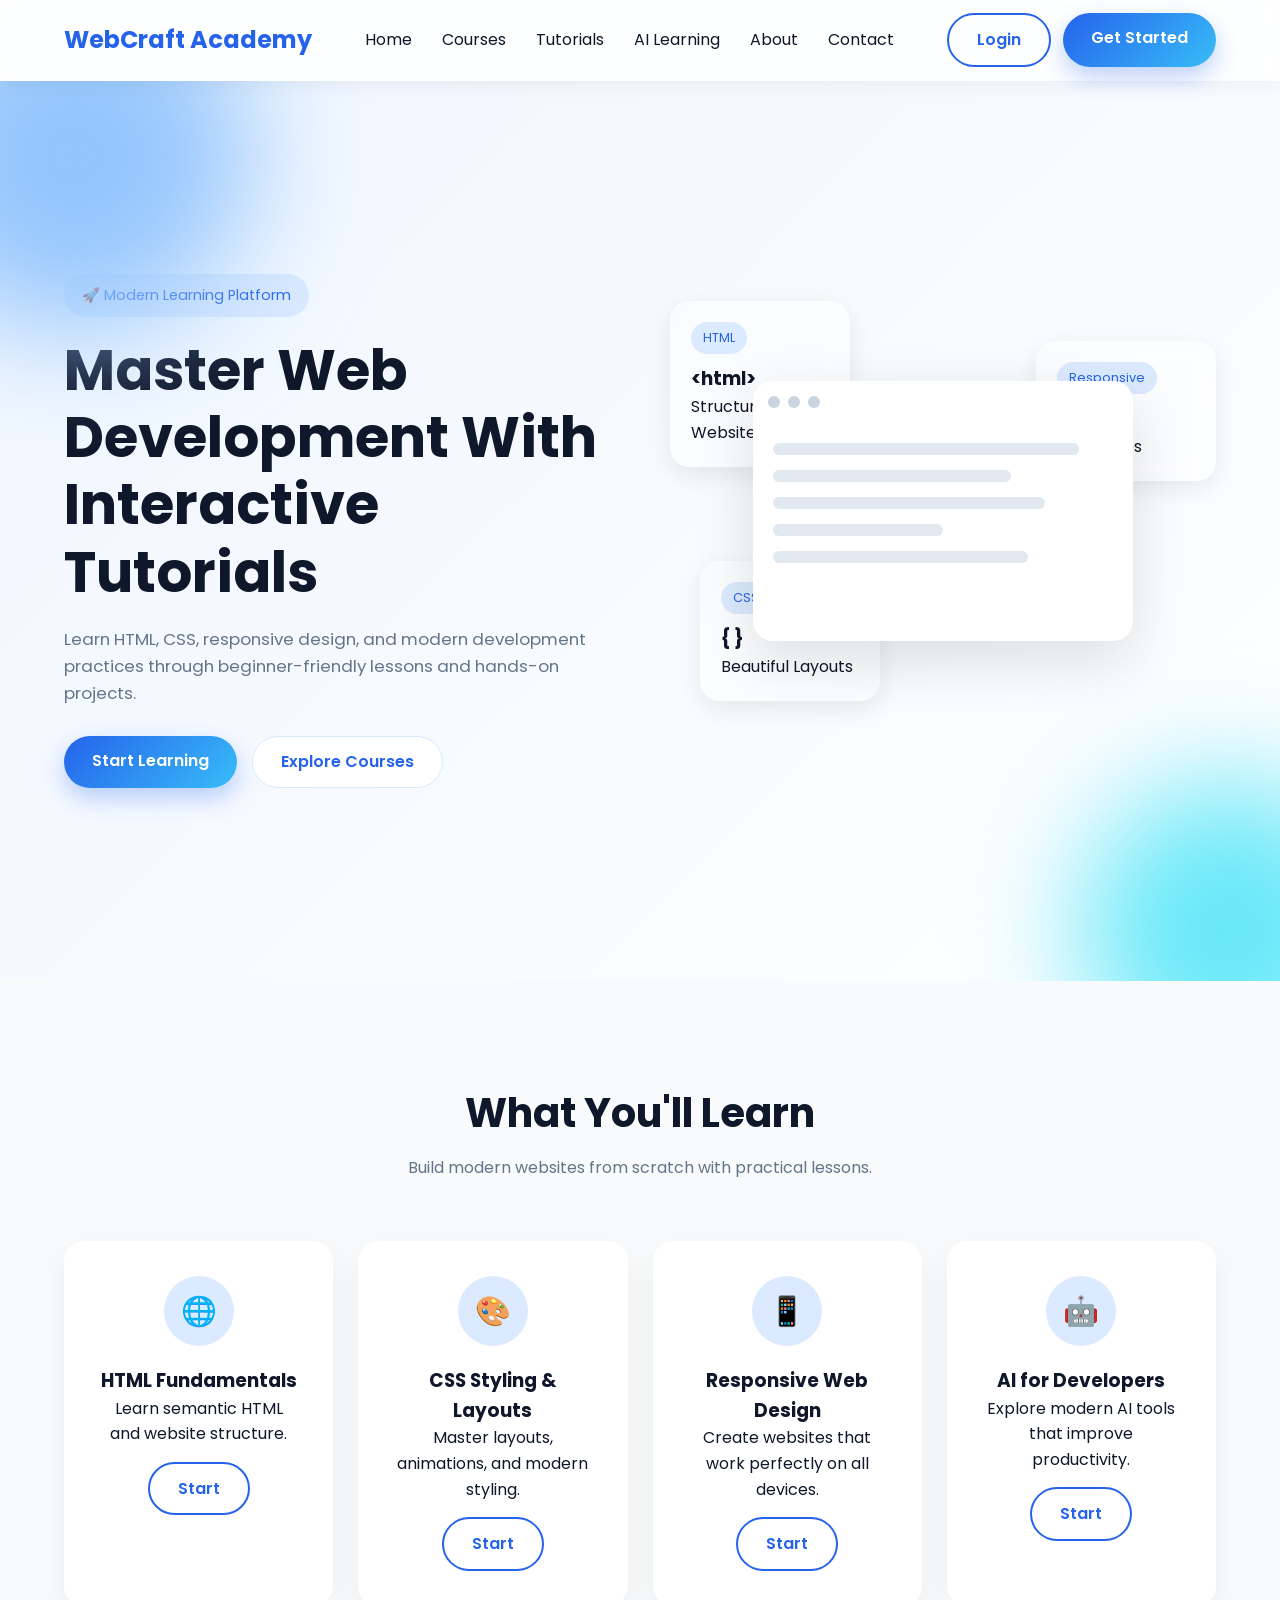
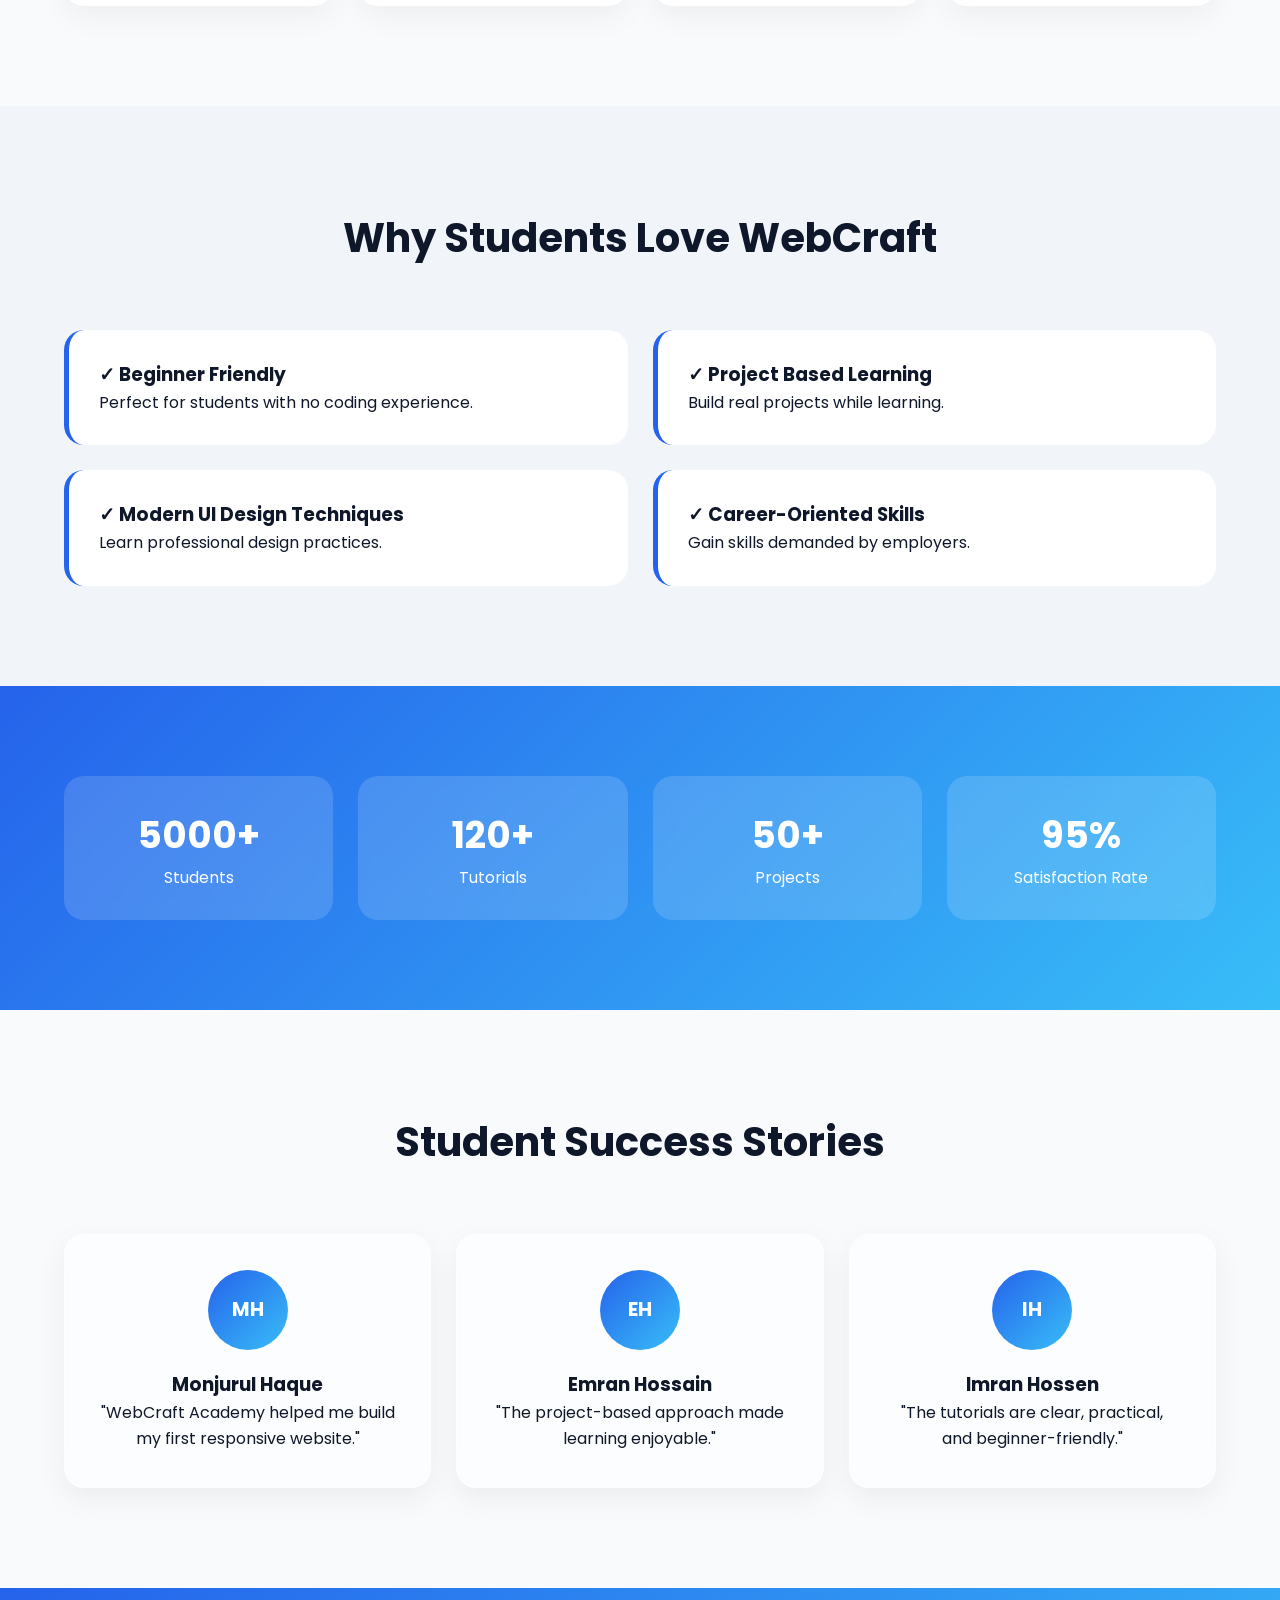
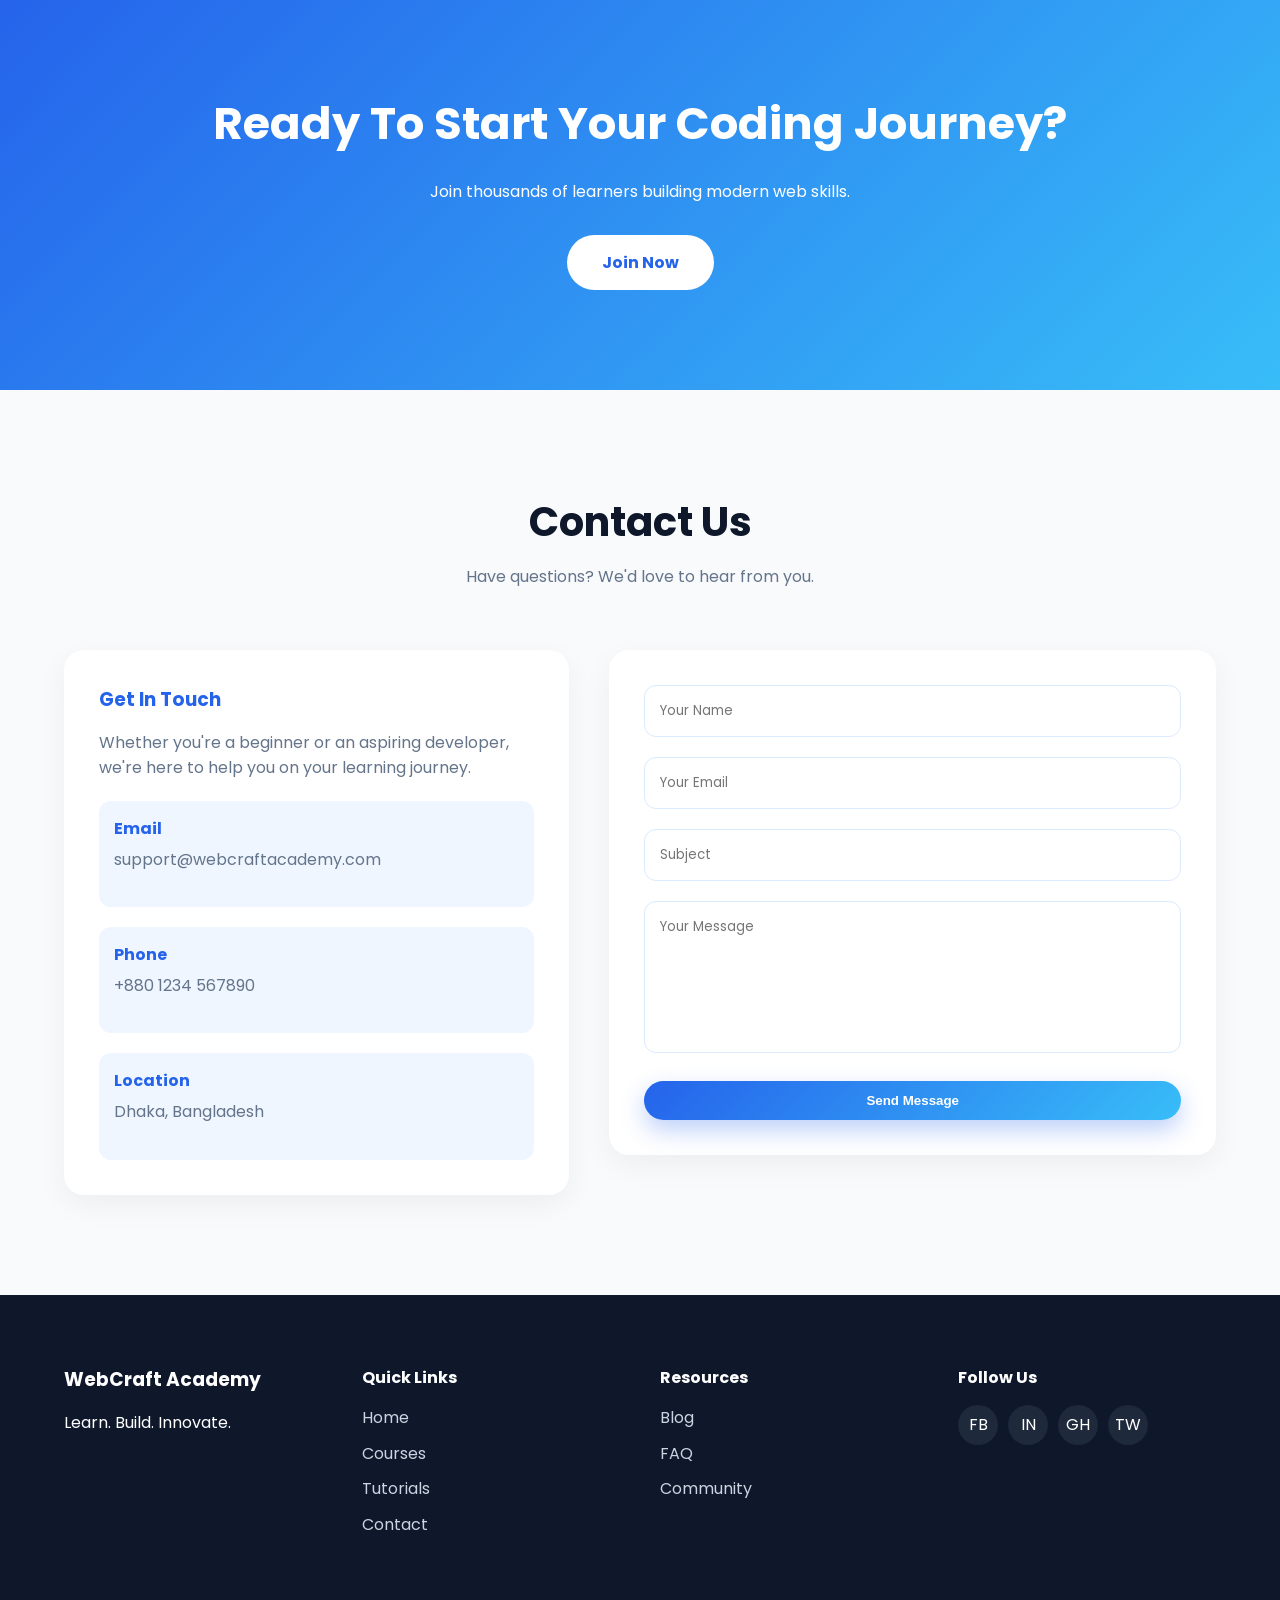
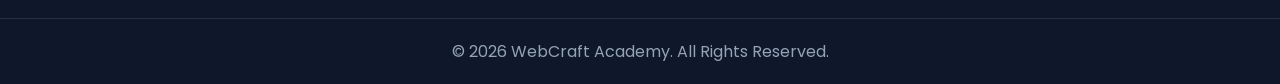
==== index.html @ 99190de8 "Merge remote-tracking branch 'origin/gh-pages'" ====
<!DOCTYPE html>
<html lang="en">

<head>
    <meta charset="UTF-8">
    <meta name="viewport" content="width=device-width, initial-scale=1.0">
    <title>WebCraft Academy | Learn. Build. Innovate.</title>

    <!-- Google Font -->
    <link href="https://fonts.googleapis.com/css2?family=Poppins:wght@300;400;500;600;700&display=swap"
        rel="stylesheet">

    <!-- CSS -->
    <link rel="stylesheet" href="style.css">
</head>

<body>

    <!-- =========================
         HEADER / NAVBAR
    ========================== -->
    <header class="navbar">
        <div class="container nav-container">

            <div class="logo">
                WebCraft Academy
            </div>

            <nav>
                <ul class="nav-links">
                    <li><a href="#home">Home</a></li>
                    <li><a href="courses.html">Courses</a></li>
                    <li><a href="#">Tutorials</a></li>
                    <li><a href="#">AI Learning</a></li>
                    <li><a href="#">About</a></li>
                    <li><a href="#contact">Contact</a></li>
                </ul>
            </nav>

            <div class="nav-buttons">
                <a href="#" class="btn btn-outline">Login</a>
                <a href="#" class="btn btn-primary">Get Started</a>
            </div>

        </div>
    </header>

    <!-- =========================
         HERO SECTION
    ========================== -->
    <section class="hero" id="home">

        <div class="blob blob1"></div>
        <div class="blob blob2"></div>

        <div class="container hero-container">

            <div class="hero-content">
                <span class="hero-badge">🚀 Modern Learning Platform</span>

                <h1>
                    Master Web Development With Interactive Tutorials
                </h1>

                <p>
                    Learn HTML, CSS, responsive design, and modern development
                    practices through beginner-friendly lessons and hands-on projects.
                </p>

                <div class="hero-buttons">
                    <a href="courses/html.html" class="btn btn-primary">Start Learning</a>
                    <a href="courses.html" class="btn btn-secondary">Explore Courses</a>
                </div>
            </div>

            <div class="hero-illustration">

                <div class="glass-card card1">
                    <span class="card-tag">HTML</span>
                    <h3>&lt;html&gt;</h3>
                    <p>Structure Your Website</p>
                </div>

                <div class="glass-card card2">
                    <span class="card-tag">CSS</span>
                    <h3>{ }</h3>
                    <p>Beautiful Layouts</p>
                </div>

                <div class="glass-card card3">
                    <span class="card-tag">Responsive</span>
                    <h3>📱 💻</h3>
                    <p>All Devices</p>
                </div>

                <div class="main-screen">
                    <div class="browser-top">
                        <span></span>
                        <span></span>
                        <span></span>
                    </div>

                    <div class="code-lines">
                        <div class="line w90"></div>
                        <div class="line w70"></div>
                        <div class="line w80"></div>
                        <div class="line w50"></div>
                        <div class="line w75"></div>
                    </div>
                </div>

            </div>

        </div>
    </section>

    <!-- =========================
         FEATURES SECTION
    ========================== -->
    <section class="section">
        <div class="container">

            <div class="section-header">
                <h2>What You'll Learn</h2>
                <p>
                    Build modern websites from scratch with practical lessons.
                </p>
            </div>

            <div class="feature-grid">

                <div class="feature-card">
                    <div class="icon">🌐</div>
                    <h3>HTML Fundamentals</h3>
                    <p>
                        Learn semantic HTML and website structure.
                    </p>
                    <a href="courses/html.html" class="btn btn-outline" style="margin-top:15px;">Start</a>
                </div>

                <div class="feature-card">
                    <div class="icon">🎨</div>
                    <h3>CSS Styling & Layouts</h3>
                    <p>
                        Master layouts, animations, and modern styling.
                    </p>
                    <a href="courses/css.html" class="btn btn-outline" style="margin-top:15px;">Start</a>
                </div>

                <div class="feature-card">
                    <div class="icon">📱</div>
                    <h3>Responsive Web Design</h3>
                    <p>
                        Create websites that work perfectly on all devices.
                    </p>
                    <a href="courses/responsive.html" class="btn btn-outline" style="margin-top:15px;">Start</a>
                </div>

                <div class="feature-card">
                    <div class="icon">🤖</div>
                    <h3>AI for Developers</h3>
                    <p>
                        Explore modern AI tools that improve productivity.
                    </p>
                    <a href="courses/ai.html" class="btn btn-outline" style="margin-top:15px;">Start</a>
                </div>

            </div>

        </div>
    </section>

    <!-- =========================
         WHY CHOOSE US
    ========================== -->
    <section class="section gray-bg">
        <div class="container">

            <div class="section-header">
                <h2>Why Students Love WebCraft</h2>
            </div>

            <div class="why-grid">

                <div class="why-card">
                    <h3>✓ Beginner Friendly</h3>
                    <p>
                        Perfect for students with no coding experience.
                    </p>
                </div>

                <div class="why-card">
                    <h3>✓ Project Based Learning</h3>
                    <p>
                        Build real projects while learning.
                    </p>
                </div>

                <div class="why-card">
                    <h3>✓ Modern UI Design Techniques</h3>
                    <p>
                        Learn professional design practices.
                    </p>
                </div>

                <div class="why-card">
                    <h3>✓ Career-Oriented Skills</h3>
                    <p>
                        Gain skills demanded by employers.
                    </p>
                </div>

            </div>

        </div>
    </section>

    <!-- =========================
         STATS
    ========================== -->
    <section class="stats">

        <div class="container stats-grid">

            <div class="stat-card">
                <h2>5000+</h2>
                <p>Students</p>
            </div>

            <div class="stat-card">
                <h2>120+</h2>
                <p>Tutorials</p>
            </div>

            <div class="stat-card">
                <h2>50+</h2>
                <p>Projects</p>
            </div>

            <div class="stat-card">
                <h2>95%</h2>
                <p>Satisfaction Rate</p>
            </div>

        </div>

    </section>

    <!-- =========================
         TESTIMONIALS
    ========================== -->
    <section class="section">

        <div class="container">

            <div class="section-header">
                <h2>Student Success Stories</h2>
            </div>

            <div class="testimonial-grid">

                <div class="testimonial-card">
                    <div class="avatar">MH</div>
                    <h3>Monjurul Haque</h3>
                    <p>
                        "WebCraft Academy helped me build my first responsive website."
                    </p>
                </div>

                <div class="testimonial-card">
                    <div class="avatar">EH</div>
                    <h3>Emran Hossain</h3>
                    <p>
                        "The project-based approach made learning enjoyable."
                    </p>
                </div>

                <div class="testimonial-card">
                    <div class="avatar">IH</div>
                    <h3>Imran Hossen</h3>
                    <p>
                        "The tutorials are clear, practical, and beginner-friendly."
                    </p>
                </div>

            </div>

        </div>

    </section>

    <!-- =========================
         CTA
    ========================== -->
    <section class="cta">

        <div class="container cta-content">

            <h2>Ready To Start Your Coding Journey?</h2>

            <p>
                Join thousands of learners building modern web skills.
            </p>

            <a href="courses.html" class="btn cta-btn">
                Join Now
            </a>

        </div>

    </section>

    <!-- =========================
     CONTACT SECTION
========================= -->

    <section id="contact" class="section contact-section">

        <div class="container">

            <div class="section-header">
                <h2>Contact Us</h2>
                <p>
                    Have questions? We'd love to hear from you.
                </p>
            </div>

            <div class="contact-container">

                <div class="contact-info">

                    <h3>Get In Touch</h3>

                    <p>
                        Whether you're a beginner or an aspiring developer,
                        we're here to help you on your learning journey.
                    </p>

                    <div class="info-box">
                        <h4>Email</h4>
                        <p>support@webcraftacademy.com</p>
                    </div>

                    <div class="info-box">
                        <h4>Phone</h4>
                        <p>+880 1234 567890</p>
                    </div>

                    <div class="info-box">
                        <h4>Location</h4>
                        <p>Dhaka, Bangladesh</p>
                    </div>

                </div>

                <form class="contact-form">

                    <div class="form-group">
                        <input type="text" placeholder="Your Name" required>
                    </div>

                    <div class="form-group">
                        <input type="email" placeholder="Your Email" required>
                    </div>

                    <div class="form-group">
                        <input type="text" placeholder="Subject">
                    </div>

                    <div class="form-group">
                        <textarea rows="6" placeholder="Your Message" required></textarea>
                    </div>

                    <button type="submit" class="btn btn-primary">
                        Send Message
                    </button>

                </form>

            </div>

        </div>

    </section>

    <!-- =========================
         FOOTER
    ========================== -->
    <footer class="footer">

        <div class="container footer-grid">

            <div>
                <h3>WebCraft Academy</h3>
                <p>Learn. Build. Innovate.</p>
            </div>

            <div>
                <h4>Quick Links</h4>
                <ul>
                    <li><a href="#home" style="color:#cbd5e1;">Home</a></li>
                    <li><a href="courses.html" style="color:#cbd5e1;">Courses</a></li>
                    <li><a href="courses.html" style="color:#cbd5e1;">Tutorials</a></li>
                    <li>Contact</li>
                </ul>
            </div>

            <div>
                <h4>Resources</h4>
                <ul>
                    <li>Blog</li>
                    <li>FAQ</li>
                    <li>Community</li>
                </ul>
            </div>

            <div>
                <h4>Follow Us</h4>
                <div class="socials">
                    <span>FB</span>
                    <span>IN</span>
                    <span>GH</span>
                    <span>TW</span>
                </div>
            </div>

        </div>

        <div class="footer-bottom">
            © 2026 WebCraft Academy. All Rights Reserved.
        </div>

    </footer>

</body>

</html>
---- style.css ----
/* =========================
   GLOBAL STYLES
========================= */

* {
    margin: 0;
    padding: 0;
    box-sizing: border-box;
}

html {
    scroll-behavior: smooth;
}

body {
    font-family: 'Poppins', sans-serif;
    background: #F8FAFC;
    color: #0F172A;
    overflow-x: hidden;
    line-height: 1.6;
}

a {
    text-decoration: none;
}

ul {
    list-style: none;
}

img {
    max-width: 100%;
}

.container {
    width: 90%;
    max-width: 1200px;
    margin: auto;
}

.section {
    padding: 100px 0;
}

.gray-bg {
    background: #f1f5f9;
}

/* =========================
   BUTTONS
========================= */

.btn {
    display: inline-block;
    padding: 12px 28px;
    border-radius: 50px;
    transition: .4s ease;
    font-weight: 600;
}

.btn-primary {
    background: linear-gradient(135deg,
            #2563EB,
            #38BDF8);
    color: white;
    box-shadow: 0 10px 25px rgba(37, 99, 235, .3);
}

.btn-primary:hover {
    transform: translateY(-4px);
}

.btn-outline {
    border: 2px solid #2563EB;
    color: #2563EB;
}

.btn-outline:hover {
    background: #2563EB;
    color: white;
}

.btn-secondary {
    background: white;
    color: #2563EB;
    border: 1px solid #dbeafe;
}

.btn-secondary:hover {
    transform: translateY(-4px);
}

/* =========================
   NAVBAR
========================= */

.navbar {
    position: sticky;
    top: 0;
    z-index: 1000;

    backdrop-filter: blur(15px);
    background: rgba(255, 255, 255, .85);

    border-bottom: 1px solid rgba(255, 255, 255, .3);

    box-shadow:
        0 4px 20px rgba(0, 0, 0, .05);
}

.nav-container {
    display: flex;
    justify-content: space-between;
    align-items: center;
    height: 80px;
}

.logo {
    font-size: 1.5rem;
    font-weight: 700;
    color: #2563EB;
}

.nav-links {
    display: flex;
    gap: 30px;
}

.nav-links a {
    color: #0F172A;
    position: relative;
    transition: .3s;
}

.nav-links a::after {
    content: "";
    position: absolute;
    left: 0;
    bottom: -6px;
    width: 0%;
    height: 2px;
    background: #2563EB;
    transition: .3s;
}

.nav-links a:hover::after {
    width: 100%;
}

.nav-links a:hover {
    color: #2563EB;
}

.nav-buttons {
    display: flex;
    gap: 12px;
}

/* =========================
   HERO SECTION
========================= */

.hero {
    min-height: 100vh;
    position: relative;
    display: flex;
    align-items: center;
    overflow: hidden;
    background:
        linear-gradient(135deg,
            #eff6ff,
            #ffffff);
}

.hero-container {
    display: grid;
    grid-template-columns: 1fr 1fr;
    gap: 60px;
    align-items: center;
}

.hero-content h1 {
    font-size: 3.5rem;
    line-height: 1.2;
    margin-bottom: 20px;
}

.hero-content p {
    color: #64748B;
    margin-bottom: 30px;
    font-size: 1.05rem;
}

.hero-badge {
    display: inline-block;
    padding: 10px 18px;
    border-radius: 50px;
    background: #DBEAFE;
    color: #2563EB;
    margin-bottom: 20px;
    font-size: .9rem;
}

.hero-buttons {
    display: flex;
    gap: 15px;
    flex-wrap: wrap;
}

/* =========================
   BLOBS
========================= */

.blob {
    position: absolute;
    border-radius: 50%;
    filter: blur(60px);
}

.blob1 {
    width: 350px;
    height: 350px;
    background: #93c5fd;
    top: -100px;
    left: -100px;
}

.blob2 {
    width: 300px;
    height: 300px;
    background: #67e8f9;
    bottom: -100px;
    right: -100px;
}

/* =========================
   HERO ILLUSTRATION
========================= */

.hero-illustration {
    position: relative;
    height: 500px;
}

.main-screen {
    width: 380px;
    height: 260px;

    background: white;
    border-radius: 20px;

    position: absolute;
    top: 100px;
    left: 50%;
    transform: translateX(-50%);

    box-shadow:
        0 20px 60px rgba(0, 0, 0, .12);
}

.browser-top {
    display: flex;
    gap: 8px;
    padding: 15px;
}

.browser-top span {
    width: 12px;
    height: 12px;
    border-radius: 50%;
    background: #cbd5e1;
}

.code-lines {
    padding: 20px;
}

.line {
    height: 12px;
    background: #e2e8f0;
    border-radius: 20px;
    margin-bottom: 15px;
}

.w90 {
    width: 90%;
}

.w80 {
    width: 80%;
}

.w75 {
    width: 75%;
}

.w70 {
    width: 70%;
}

.w50 {
    width: 50%;
}

/* =========================
   GLASS CARDS
========================= */

.glass-card {
    position: absolute;
    width: 180px;

    padding: 20px;

    background: rgba(255, 255, 255, .45);
    backdrop-filter: blur(15px);

    border: 1px solid rgba(255, 255, 255, .4);

    border-radius: 20px;

    box-shadow:
        0 8px 25px rgba(0, 0, 0, .08);

    animation: float 4s ease-in-out infinite;
}

.card1 {
    top: 20px;
    left: 0;
}

.card2 {
    top: 280px;
    left: 30px;
}

.card3 {
    right: 0;
    top: 60px;
}

.card-tag {
    display: inline-block;
    padding: 6px 12px;
    background: #dbeafe;
    color: #2563EB;
    border-radius: 20px;
    font-size: .8rem;
    margin-bottom: 10px;
}

@keyframes float {
    0% {
        transform: translateY(0px);
    }

    50% {
        transform: translateY(-15px);
    }

    100% {
        transform: translateY(0px);
    }
}

/* =========================
   SECTION HEADER
========================= */

.section-header {
    text-align: center;
    margin-bottom: 60px;
}

.section-header h2 {
    font-size: 2.5rem;
    margin-bottom: 10px;
}

.section-header p {
    color: #64748B;
}

/* =========================
   FEATURES
========================= */

.feature-grid {
    display: grid;
    grid-template-columns: repeat(4, 1fr);
    gap: 25px;
}

.feature-card {
    background: white;
    padding: 35px;
    border-radius: 20px;
    text-align: center;

    box-shadow:
        0 10px 30px rgba(0, 0, 0, .05);

    transition: .4s;
}

.feature-card:hover {
    transform: translateY(-10px);
}

.icon {
    width: 70px;
    height: 70px;

    margin: auto auto 20px;

    border-radius: 50%;

    background: #dbeafe;

    display: flex;
    justify-content: center;
    align-items: center;

    font-size: 1.8rem;
}

/* =========================
   WHY SECTION
========================= */

.why-grid {
    display: grid;
    grid-template-columns: repeat(2, 1fr);
    gap: 25px;
}

.why-card {
    background: white;
    padding: 30px;
    border-radius: 20px;
    border-left: 5px solid #2563EB;

    transition: .4s;
}

.why-card:hover {
    transform: translateY(-6px);
}

/* =========================
   STATS
========================= */

.stats {
    padding: 90px 0;

    background:
        linear-gradient(135deg,
            #2563EB,
            #38BDF8);
}

.stats-grid {
    display: grid;
    grid-template-columns: repeat(4, 1fr);
    gap: 25px;
}

.stat-card {
    text-align: center;

    padding: 30px;

    color: white;

    border-radius: 20px;

    background:
        rgba(255, 255, 255, .15);

    backdrop-filter: blur(10px);

    transition: .4s;
}

.stat-card:hover {
    transform: scale(1.05);
}

.stat-card h2 {
    font-size: 2.3rem;
}

/* =========================
   TESTIMONIALS
========================= */

.testimonial-grid {
    display: grid;
    grid-template-columns: repeat(3, 1fr);
    gap: 25px;
}

.testimonial-card {
    background:
        rgba(255, 255, 255, .55);

    backdrop-filter: blur(15px);

    border: 1px solid rgba(255, 255, 255, .4);

    border-radius: 20px;

    padding: 35px;

    text-align: center;

    box-shadow:
        0 10px 30px rgba(0, 0, 0, .06);

    transition: .4s;
}

.testimonial-card:hover {
    transform: translateY(-8px);
}

.avatar {
    width: 80px;
    height: 80px;

    border-radius: 50%;

    margin: auto auto 20px;

    background:
        linear-gradient(135deg,
            #2563EB,
            #38BDF8);

    color: white;

    display: flex;
    align-items: center;
    justify-content: center;

    font-weight: 700;
    font-size: 1.2rem;
}

/* =========================
   CTA
========================= */

.cta {
    padding: 100px 0;

    background:
        linear-gradient(135deg,
            #2563EB,
            #38BDF8);

    text-align: center;
}

.cta-content {
    color: white;
}

.cta-content h2 {
    font-size: 2.8rem;
    margin-bottom: 20px;
}

.cta-content p {
    margin-bottom: 30px;
}

.cta-btn {
    background: white;
    color: #2563EB;
    padding: 15px 35px;
    border-radius: 50px;
    font-weight: 700;
}

.cta-btn:hover {
    transform: translateY(-5px);
}

/* =========================
   FOOTER
========================= */

.footer {
    background: #0F172A;
    color: white;
}

.footer-grid {
    display: grid;
    grid-template-columns: repeat(4, 1fr);
    gap: 40px;

    padding: 70px 0;
}

.footer h3,
.footer h4 {
    margin-bottom: 15px;
}

.footer ul li {
    margin-bottom: 10px;
    color: #cbd5e1;
}

.socials {
    display: flex;
    gap: 10px;
}

.socials span {
    width: 40px;
    height: 40px;

    border-radius: 50%;

    background: #1e293b;

    display: flex;
    align-items: center;
    justify-content: center;
}

.footer-bottom {
    text-align: center;
    padding: 20px;
    border-top: 1px solid rgba(255, 255, 255, .1);
    color: #94a3b8;
}

/* =========================
   CONTACT SECTION
========================= */

.contact-section {
    background: #f8fafc;
}

.contact-container {
    display: grid;
    grid-template-columns: 1fr 1.2fr;
    gap: 40px;
    align-items: start;
}

.contact-info {
    background: white;
    padding: 35px;
    border-radius: 20px;
    box-shadow: 0 10px 30px rgba(0, 0, 0, .05);
}

.contact-info h3 {
    margin-bottom: 15px;
    color: #2563EB;
}

.contact-info p {
    color: #64748B;
    margin-bottom: 20px;
}

.info-box {
    margin-top: 20px;
    padding: 15px;
    background: #eff6ff;
    border-radius: 12px;
}

.info-box h4 {
    color: #2563EB;
    margin-bottom: 5px;
}

.contact-form {
    background: white;
    padding: 35px;
    border-radius: 20px;
    box-shadow: 0 10px 30px rgba(0, 0, 0, .05);
}

.form-group {
    margin-bottom: 20px;
}

.contact-form input,
.contact-form textarea {
    width: 100%;
    padding: 15px;
    border: 1px solid #dbeafe;
    border-radius: 12px;
    outline: none;
    font-family: 'Poppins', sans-serif;
    transition: .3s;
}

.contact-form input:focus,
.contact-form textarea:focus {
    border-color: #2563EB;
    box-shadow: 0 0 0 4px rgba(37, 99, 235, .1);
}

.contact-form textarea {
    resize: none;
}

.contact-form button {
    border: none;
    cursor: pointer;
    width: 100%;
}


/* =========================
   RESPONSIVE
========================= */

@media(max-width:992px) {

    .hero-container {
        grid-template-columns: 1fr;
        text-align: center;
    }

    .hero-content h1 {
        font-size: 2.8rem;
    }

    .hero-buttons {
        justify-content: center;
    }

    .feature-grid {
        grid-template-columns: repeat(2, 1fr);
    }

    .stats-grid {
        grid-template-columns: repeat(2, 1fr);
    }

    .testimonial-grid {
        grid-template-columns: 1fr;
    }

    .footer-grid {
        grid-template-columns: repeat(2, 1fr);
    }

    .nav-links {
        display: none;
    }
}

@media(max-width:768px) {

    .feature-grid {
        grid-template-columns: 1fr;
    }

    .why-grid {
        grid-template-columns: 1fr;
    }

    .stats-grid {
        grid-template-columns: 1fr;
    }

    .footer-grid {
        grid-template-columns: 1fr;
        text-align: center;
    }

    .socials {
        justify-content: center;
    }

    .hero-content h1 {
        font-size: 2.2rem;
    }

    .main-screen {
        width: 100%;
        max-width: 340px;
    }

    .glass-card {
        width: 150px;
    }

    .nav-container {
        flex-direction: column;
        gap: 15px;
        padding: 15px 0;
        height: auto;
    }
}

@media(max-width:480px) {

    .section {
        padding: 70px 0;
    }

    .hero-content h1 {
        font-size: 1.9rem;
    }

    .section-header h2 {
        font-size: 2rem;
    }

    .cta-content h2 {
        font-size: 2rem;
    }

    .btn {
        width: 100%;
        text-align: center;
    }

    .hero-buttons {
        flex-direction: column;
    }
}

@media(max-width:768px) {

    .contact-container {
        grid-template-columns: 1fr;
    }

}
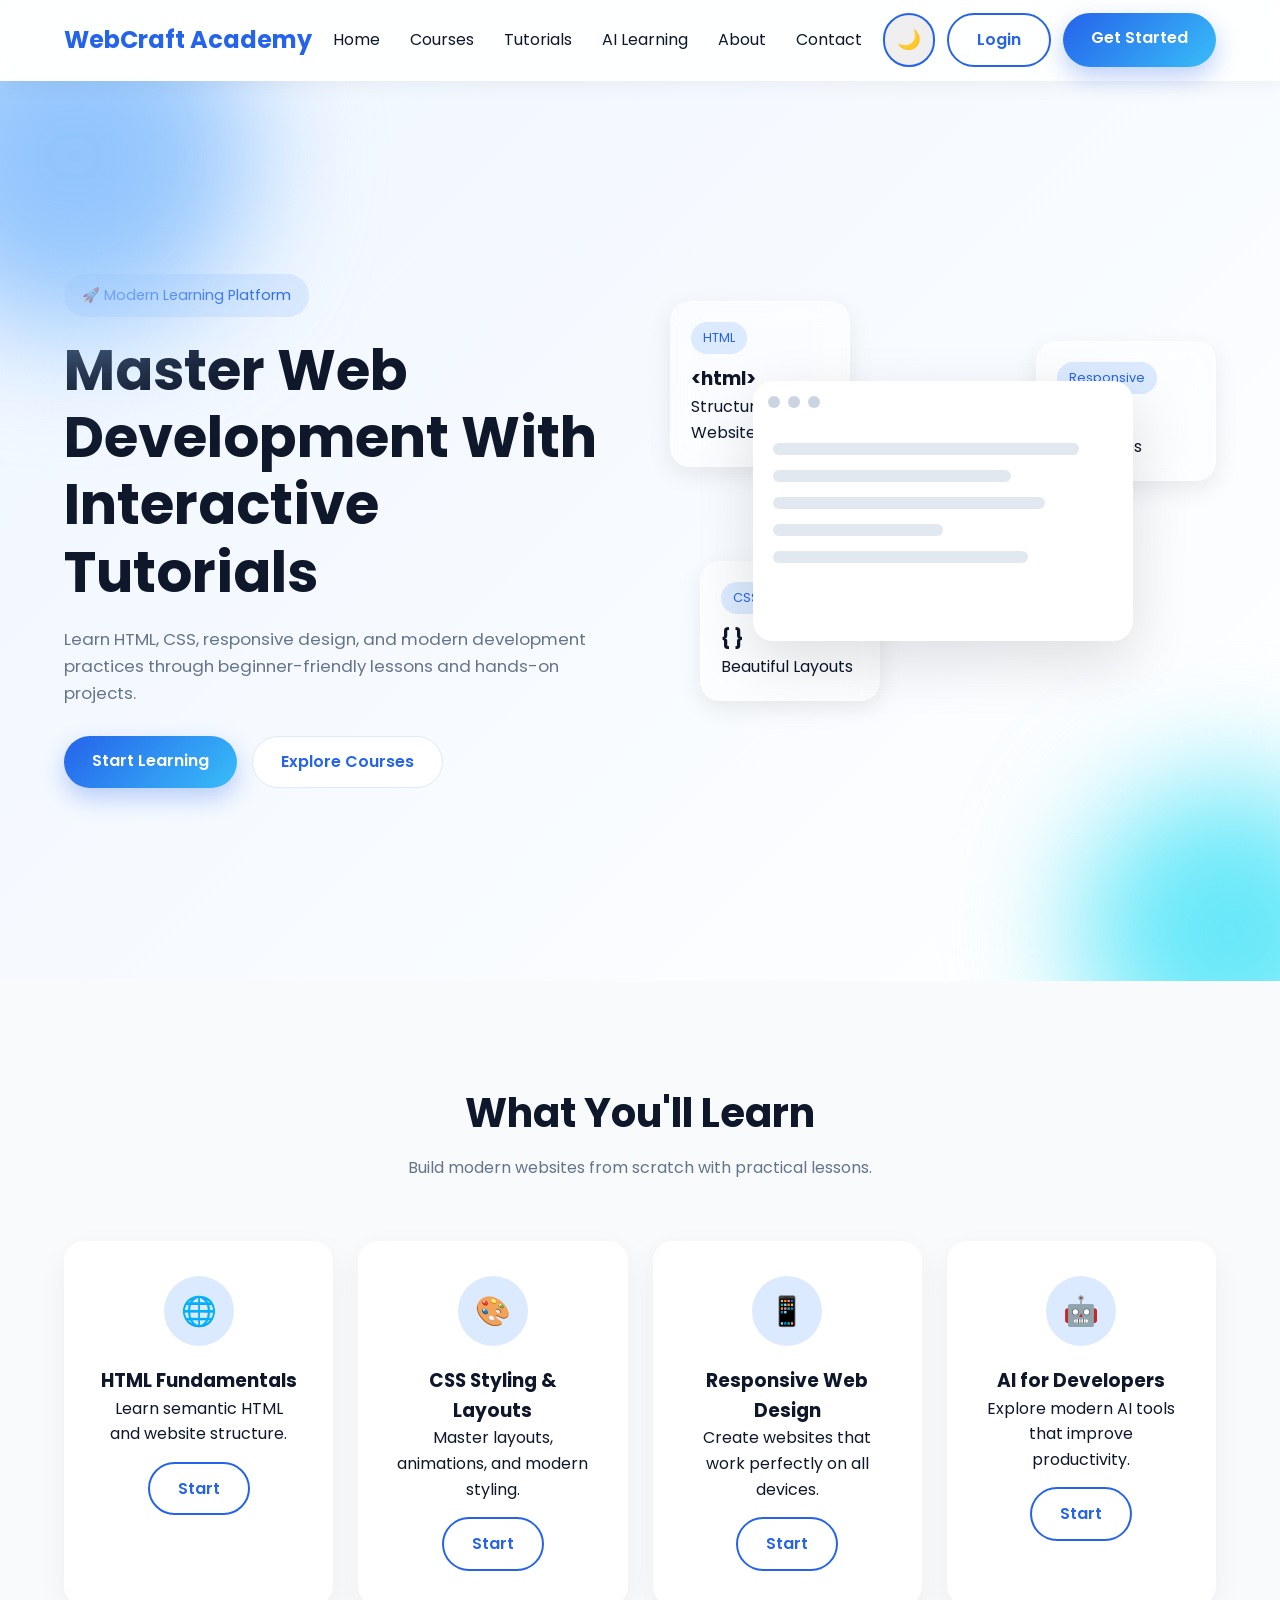
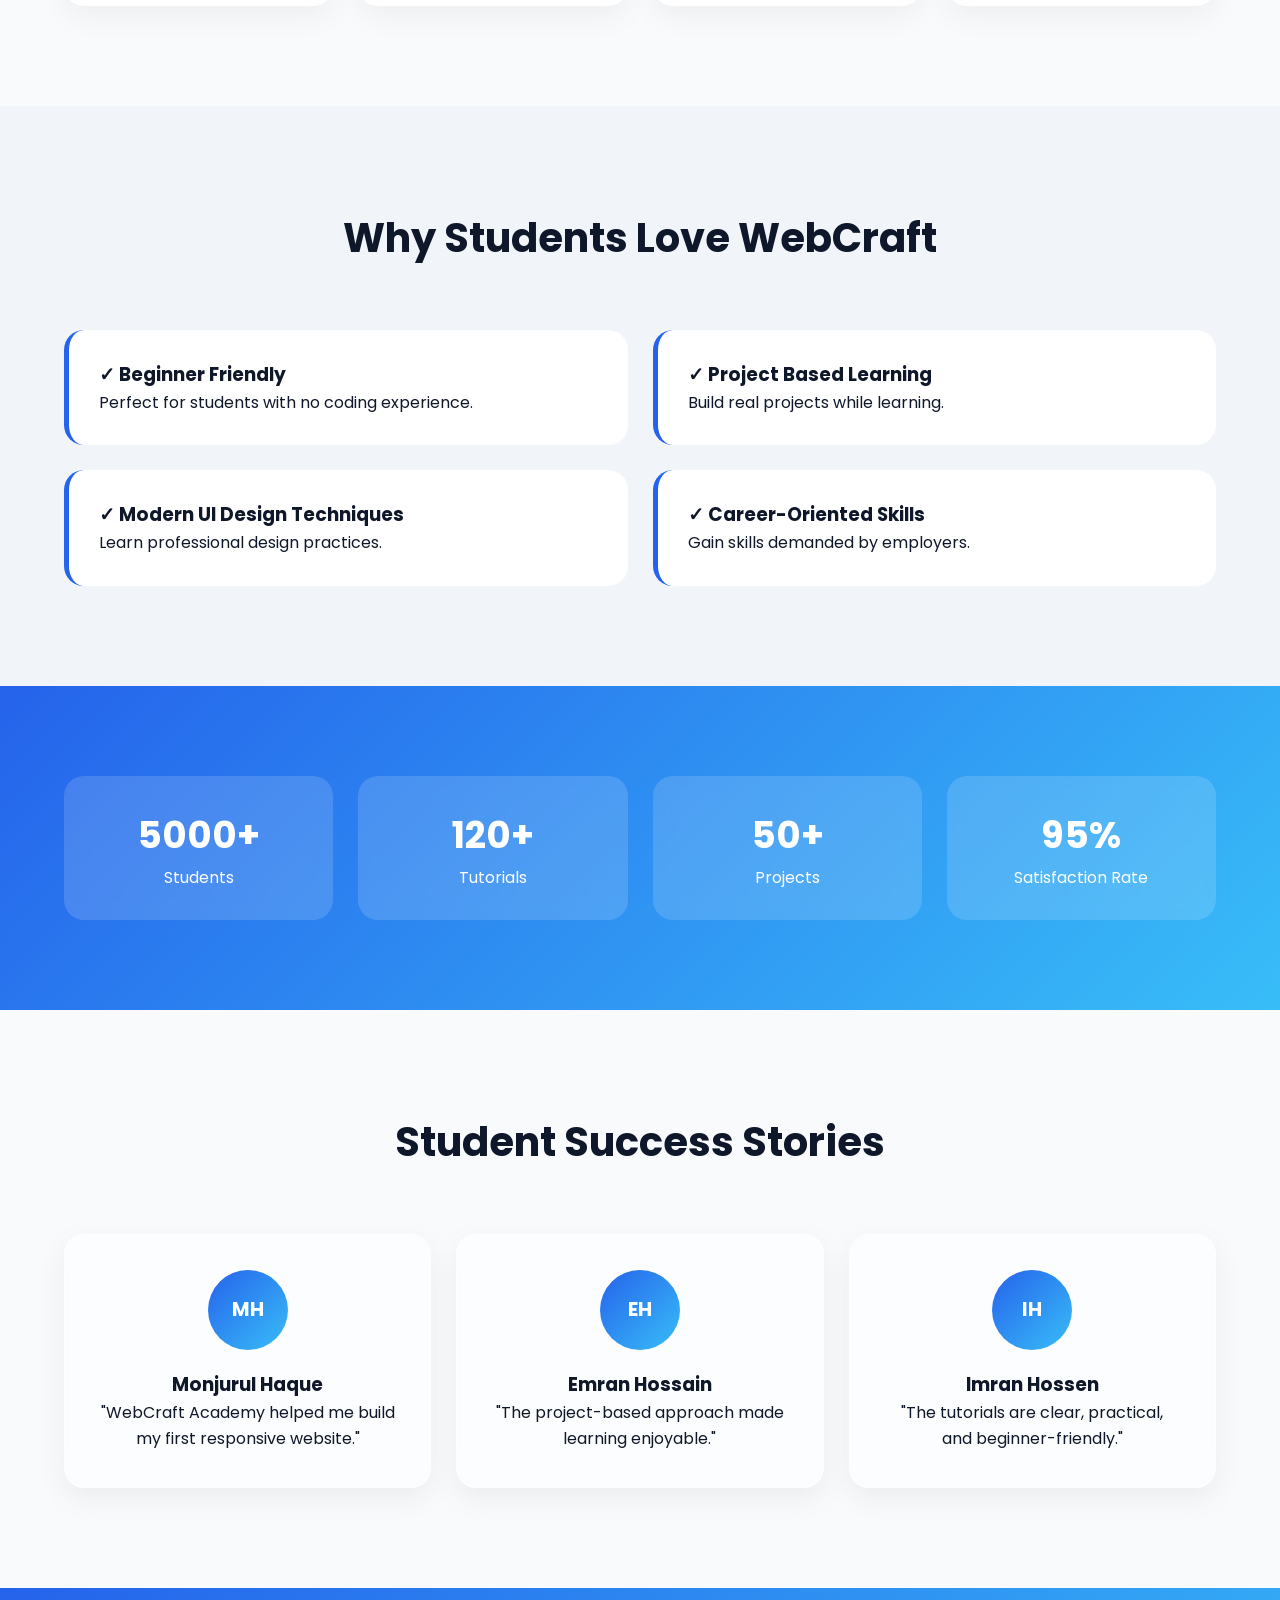
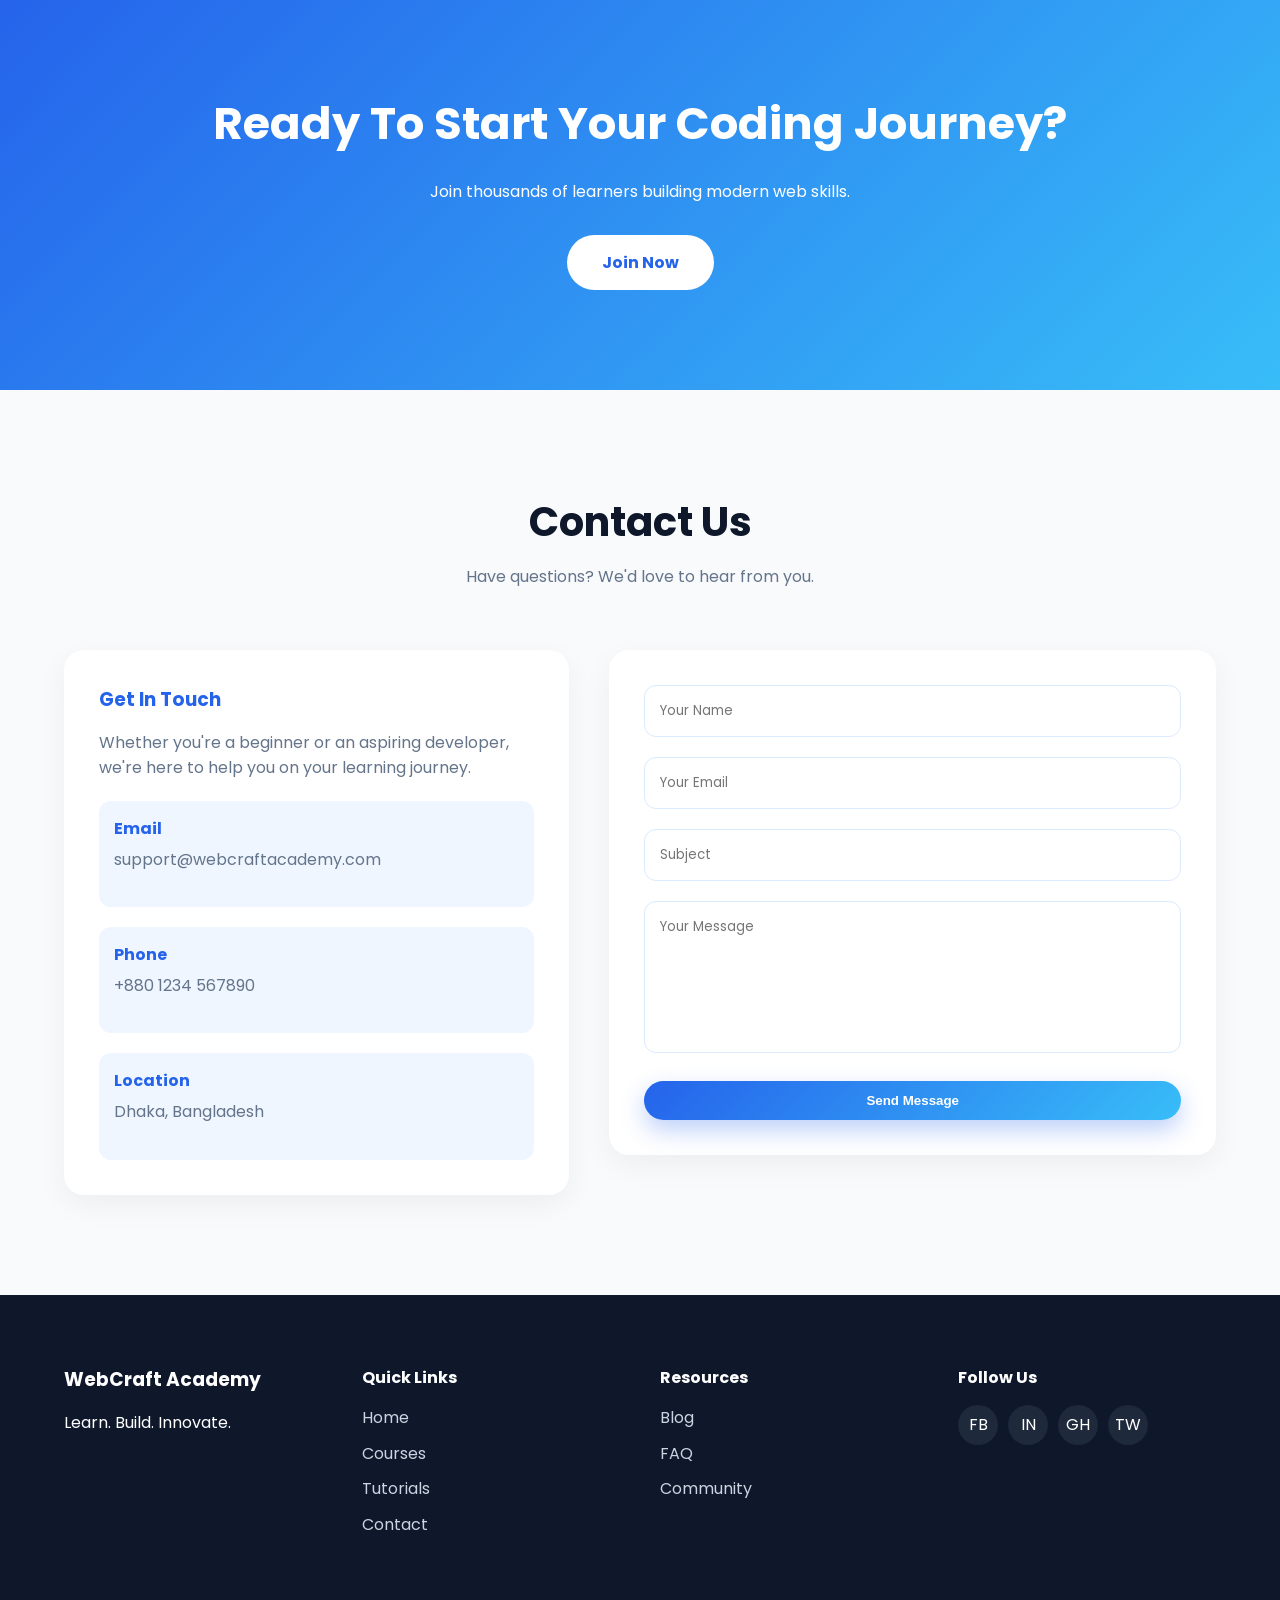
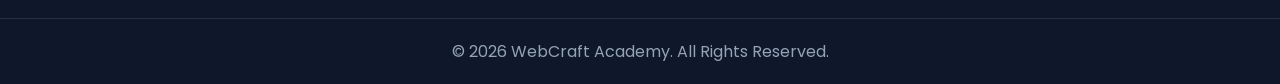
==== commit c14e82aa: "Add JavaScript features: dark mode, form validation, scroll reveal, active nav, lesson progress - sc" ====
--- a/index.html
+++ b/index.html
@@ -30,7 +30,7 @@
                 <ul class="nav-links">
                     <li><a href="#home">Home</a></li>
                     <li><a href="courses.html">Courses</a></li>
-                    <li><a href="#">Tutorials</a></li>
+                    <li><a href="tutorials.html">Tutorials</a></li>
                     <li><a href="#">AI Learning</a></li>
                     <li><a href="#">About</a></li>
                     <li><a href="#contact">Contact</a></li>
@@ -400,7 +400,7 @@
                 <ul>
                     <li><a href="#home" style="color:#cbd5e1;">Home</a></li>
                     <li><a href="courses.html" style="color:#cbd5e1;">Courses</a></li>
-                    <li><a href="courses.html" style="color:#cbd5e1;">Tutorials</a></li>
+                    <li><a href="tutorials.html" style="color:#cbd5e1;">Tutorials</a></li>
                     <li>Contact</li>
                 </ul>
             </div>
@@ -432,6 +432,7 @@
 
     </footer>
 
+<script src="script.js" defer></script>
 </body>
 
 </html>
--- a/style.css
+++ b/style.css
@@ -12,12 +12,67 @@
     scroll-behavior: smooth;
 }
 
+:root {
+    --bg: #F8FAFC;
+    --bg-alt: #f1f5f9;
+    --text: #0F172A;
+    --text-muted: #64748B;
+    --text-light: #94a3b8;
+    --border: #eef2f7;
+    --border-light: #dbeafe;
+    --card-bg: #ffffff;
+    --footer-bg: #0F172A;
+    --footer-text: #cbd5e1;
+    --footer-bottom: #94a3b8;
+    --accent: #2563EB;
+    --accent-light: #38BDF8;
+    --accent-glow: rgba(37, 99, 235, .3);
+    --badge-bg: #DBEAFE;
+    --badge-text: #2563EB;
+    --code-bg: #0F172A;
+    --code-text: #e2e8f0;
+    --tip-bg: #FFFBEB;
+    --tip-border: #F59E0B;
+    --tip-text: #92400E;
+    --white: #ffffff;
+    --shadow: rgba(0, 0, 0, .05);
+    --shadow-hover: rgba(0, 0, 0, .1);
+}
+
+[data-theme="dark"] {
+    --bg: #0F172A;
+    --bg-alt: #1e293b;
+    --text: #E2E8F0;
+    --text-muted: #94a3b8;
+    --text-light: #64748B;
+    --border: #334155;
+    --border-light: #1e3a5f;
+    --card-bg: #1e293b;
+    --footer-bg: #020617;
+    --footer-text: #94a3b8;
+    --footer-bottom: #475569;
+    --accent: #60a5fa;
+    --accent-light: #38bdf8;
+    --accent-glow: rgba(96, 165, 250, .3);
+    --badge-bg: #1e3a5f;
+    --badge-text: #60a5fa;
+    --code-bg: #0F172A;
+    --code-text: #e2e8f0;
+    --tip-bg: #292524;
+    --tip-border: #D97706;
+    --tip-text: #FDE68A;
+    --white: #1e293b;
+    --shadow: rgba(0, 0, 0, .3);
+    --shadow-hover: rgba(0, 0, 0, .5);
+}
+
 body {
     font-family: 'Poppins', sans-serif;
-    background: #F8FAFC;
-    color: #0F172A;
+    background: var(--bg);
+    color: var(--text);
     overflow-x: hidden;
     line-height: 1.6;
+    transition: background .3s, color .3s;
 }
 
 a {
@@ -303,7 +358,51 @@
 }
 
 /* =========================
-   GLASS CARDS
+    ANIMATIONS
+========================= */
+
+@keyframes float {
+    0% {
+        transform: translateY(0px);
+    }
+
+    50% {
+        transform: translateY(-15px);
+    }
+
+    100% {
+        transform: translateY(0px);
+    }
+}
+
+/* =========================
+    SCROLL REVEAL
+========================= */
+
+.scroll-reveal {
+    opacity: 0;
+    transform: translateY(30px);
+    transition: opacity .6s ease, transform .6s ease;
+}
+
+.scroll-reveal.visible {
+    opacity: 1;
+    transform: translateY(0);
+}
+
+/* =========================
+    DARK TOGGLE
+========================= */
+
+.dark-toggle {
+    font-size: 1.2rem;
+    padding: 8px 12px;
+    border-radius: 50px;
+    line-height: 1;
+}
+
+/* =========================
+    GLASS CARDS
 ========================= */
 
 .glass-card {
@@ -841,5 +940,104 @@
     .contact-container {
         grid-template-columns: 1fr;
     }
+}
+
+/* =========================
+    DARK THEME OVERRIDES
+========================= */
+
+[data-theme="dark"] .navbar {
+    background: rgba(15, 23, 42, .95);
+    border-bottom-color: rgba(255, 255, 255, .1);
+}
+
+[data-theme="dark"] .logo {
+    color: #60a5fa;
+}
+
+[data-theme="dark"] .nav-links a {
+    color: #E2E8F0;
+}
+
+[data-theme="dark"] .glass-card {
+    background: rgba(30, 41, 59, .7);
+    border: 1px solid rgba(255, 255, 255, .1);
+}
+
+[data-theme="dark"] .glass-card .card-tag {
+    background: #1e3a5f;
+    color: #60a5fa;
+}
+
+[data-theme="dark"] .line {
+    background: #334155;
+}
+
+[data-theme="dark"] .feature-card,
+[data-theme="dark"] .why-card,
+[data-theme="dark"] .testimonial-card,
+[data-theme="dark"] .contact-info,
+[data-theme="dark"] .contact-form,
+[data-theme="dark"] .course-cover,
+[data-theme="dark"] .video-card {
+    background: var(--card-bg);
+    border-color: var(--border);
+}
+
+[data-theme="dark"] .course-sidebar {
+    background: var(--card-bg);
+    border-color: var(--border);
+}
+
+[data-theme="dark"] .course-sidebar a {
+    color: #94a3b8;
+}
+
+[data-theme="dark"] .course-sidebar a:hover {
+    background: #1e3a5f;
+    color: #60a5fa;
+}
+
+[data-theme="dark"] .code-lines .line {
+    background: #334155;
+}
+
+[data-theme="dark"] .info-box {
+    background: #1e293b;
+}
+
+[data-theme="dark"] .contact-form input,
+[data-theme="dark"] .contact-form textarea {
+    background: #1e293b;
+    border-color: #334155;
+    color: #E2E8F0;
+}
+
+[data-theme="dark"] .contact-form input:focus,
+[data-theme="dark"] .contact-form textarea:focus {
+    border-color: #60a5fa;
+    box-shadow: 0 0 0 4px rgba(96, 165, 250, .1);
+}
+
+[data-theme="dark"] .tip {
+    background: var(--tip-bg);
+    border-left-color: var(--tip-border);
+    color: var(--tip-text);
+}
+
+[data-theme="dark"] pre {
+    background: #0F172A;
+}
+
+/* =========================
+    ERROR MESSAGE
+========================= */
+
+.error-msg {
+    color: #ef4444;
+    font-size: .8rem;
+    margin-top: 4px;
+    display: block;
+}
 
 }
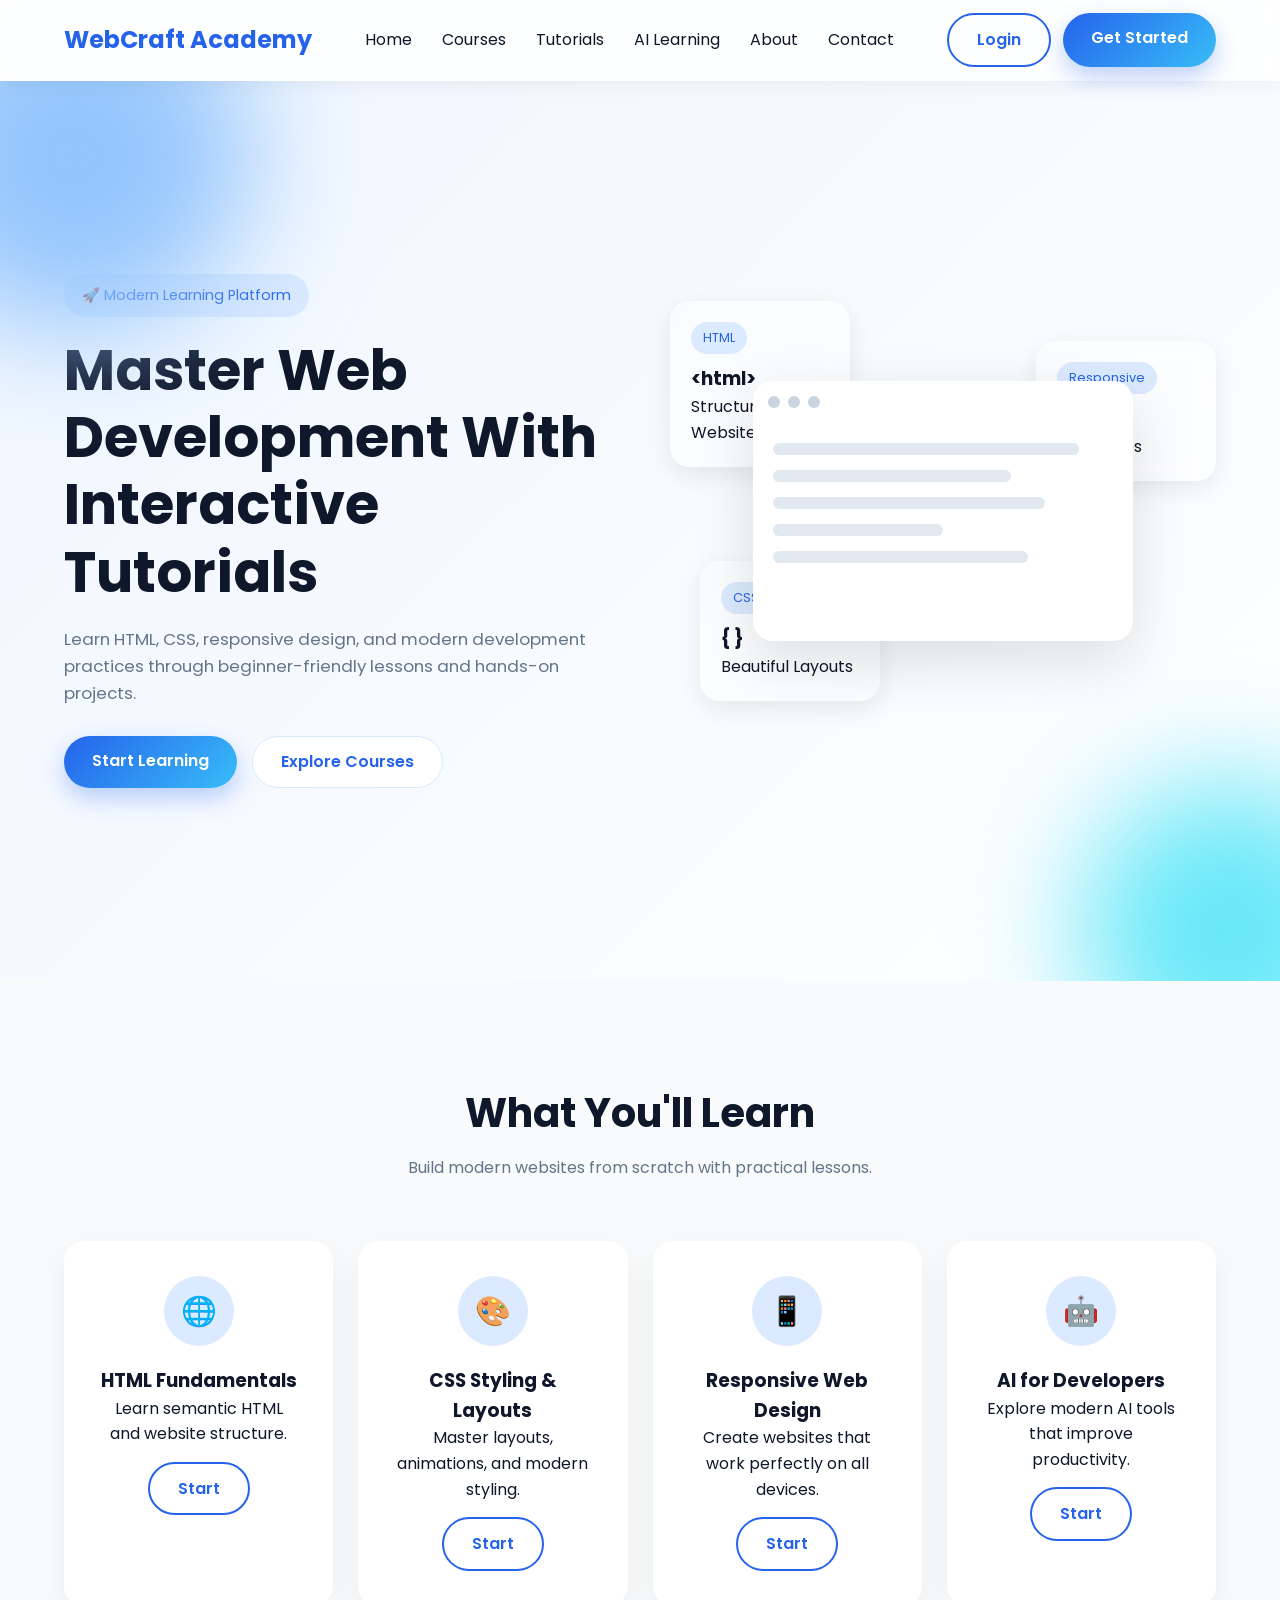
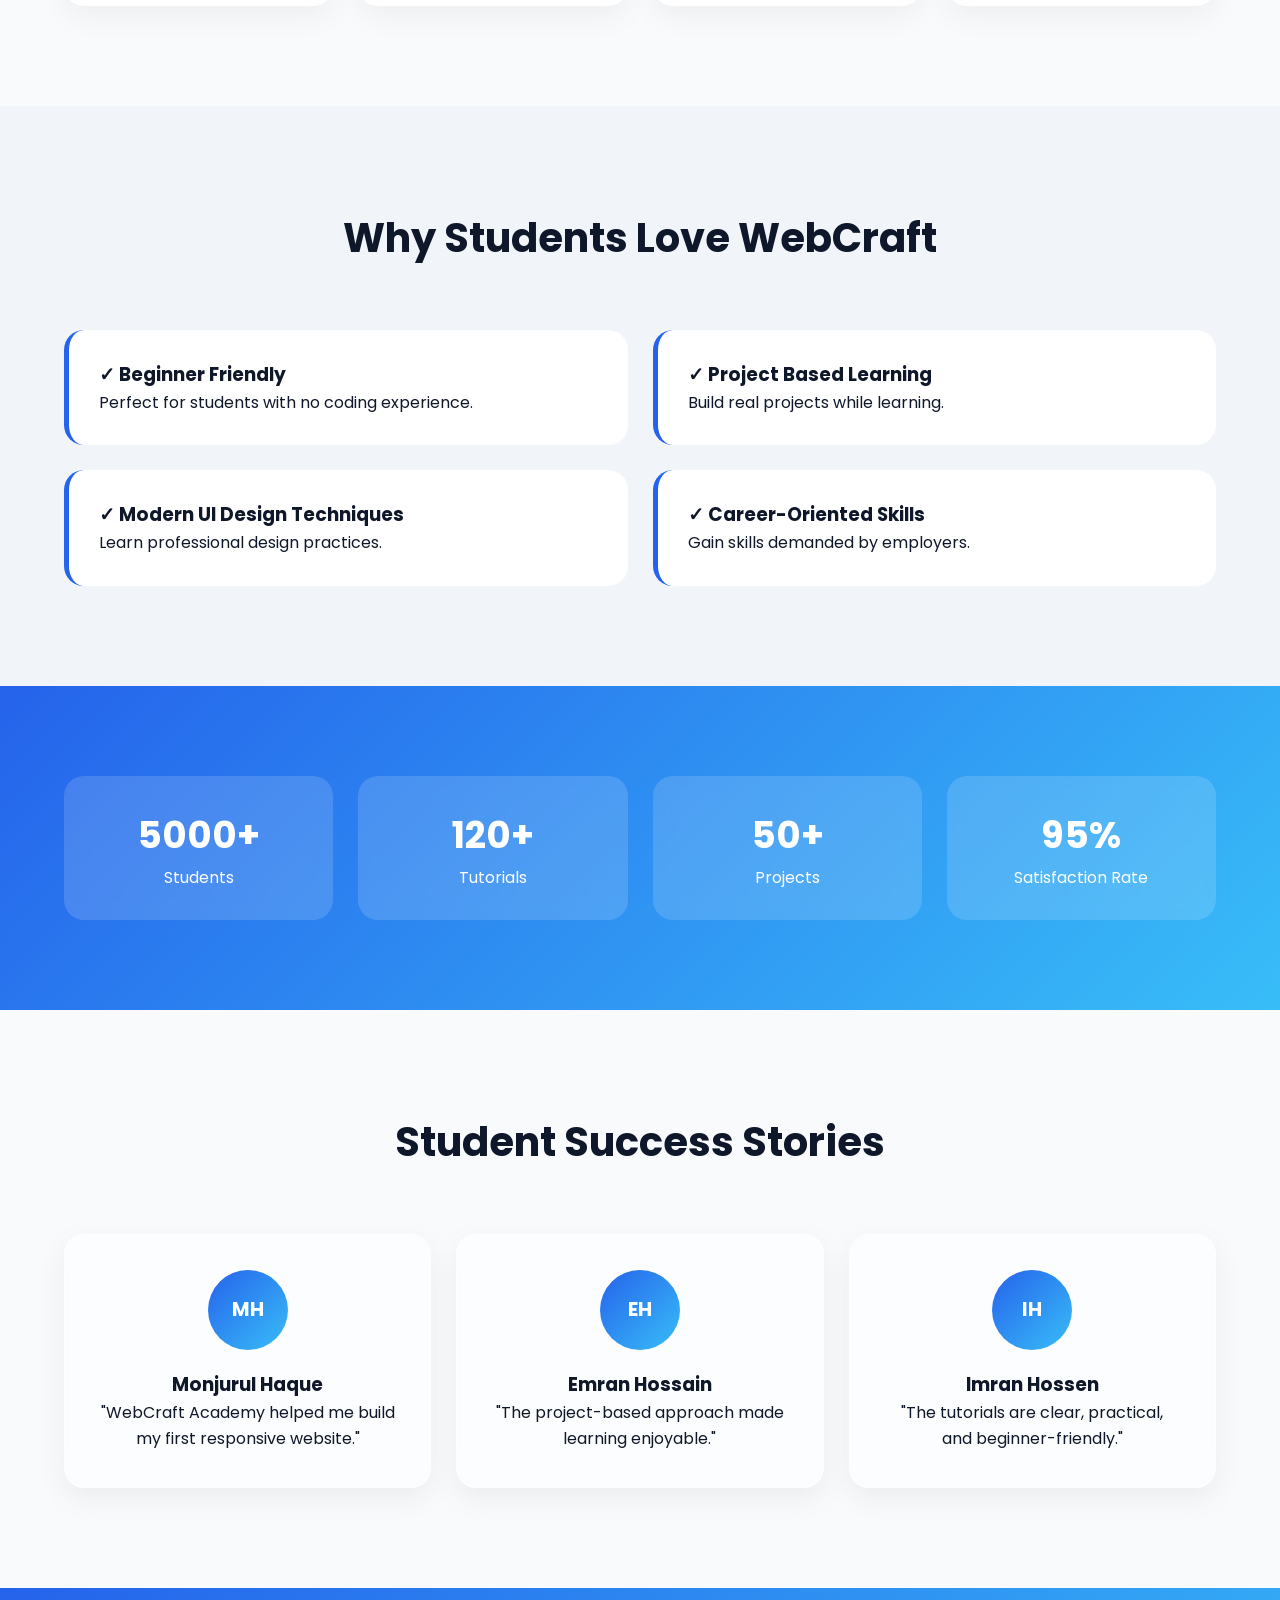
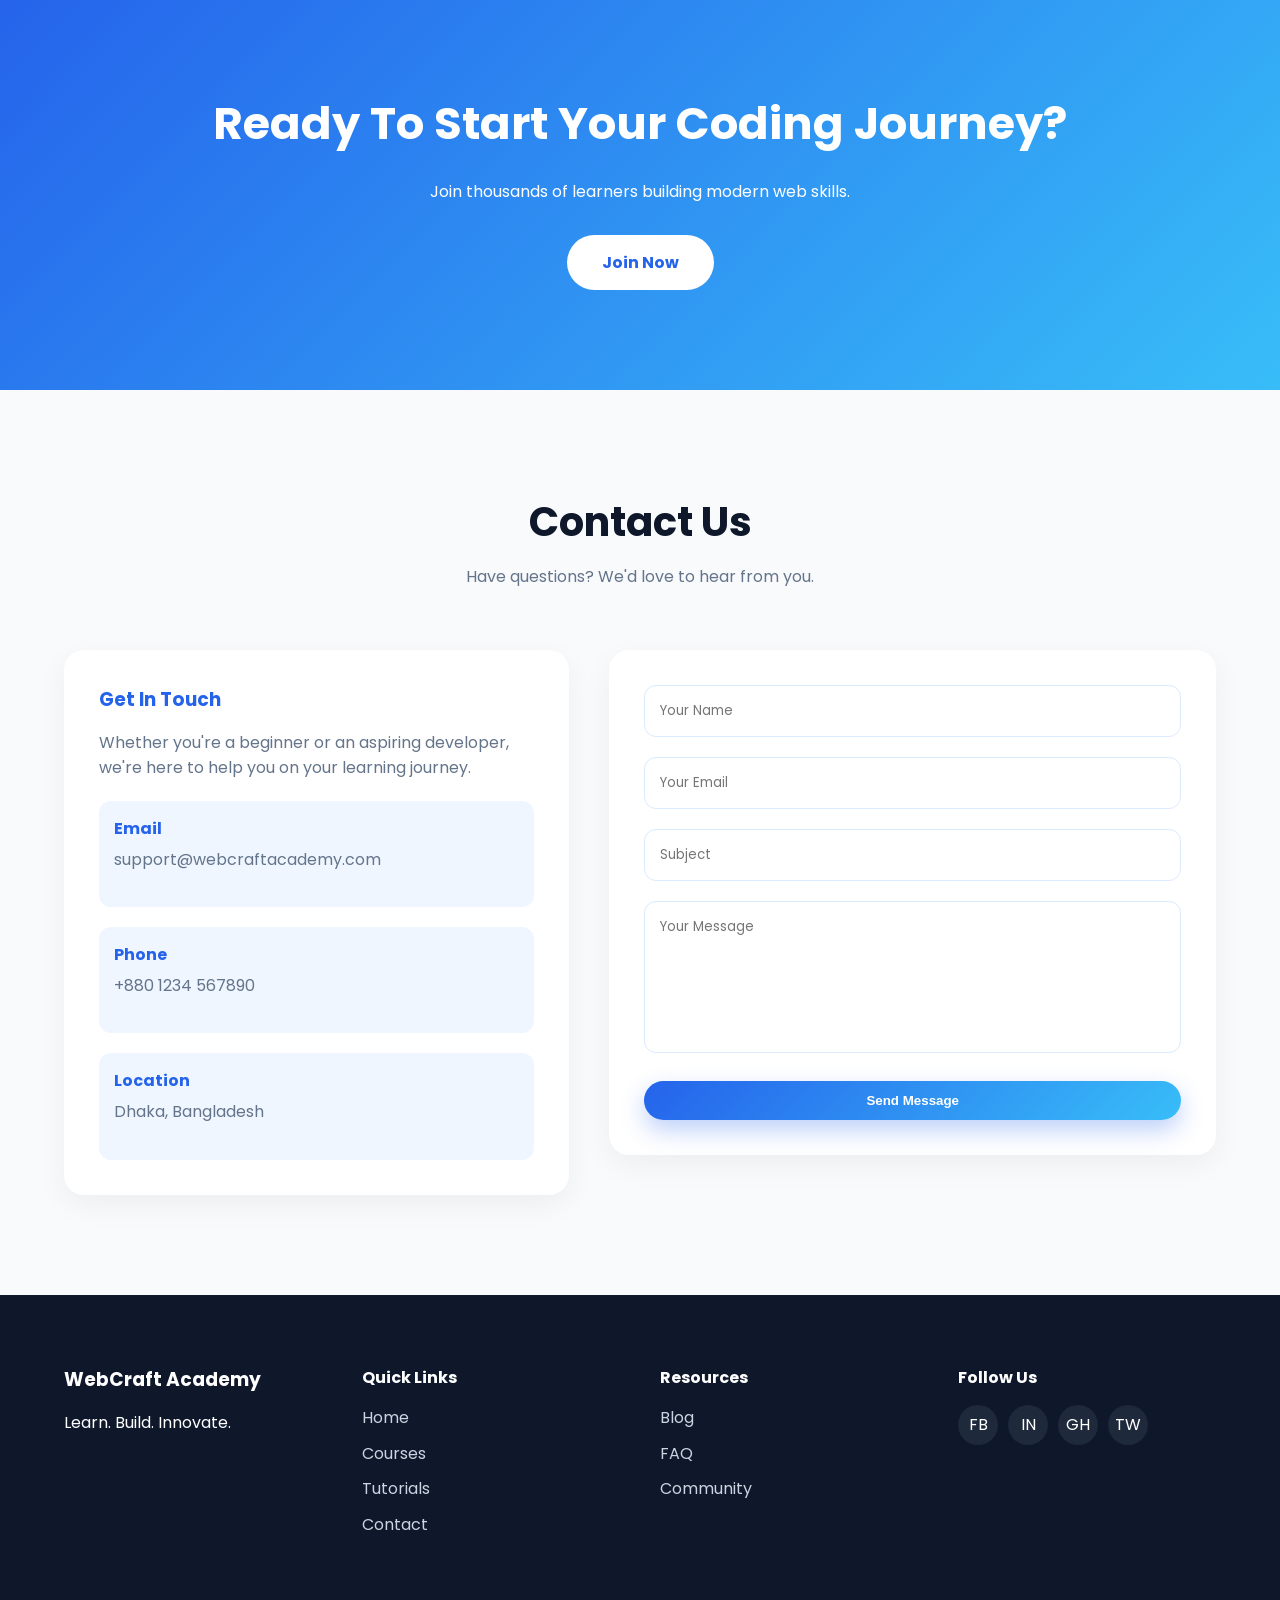
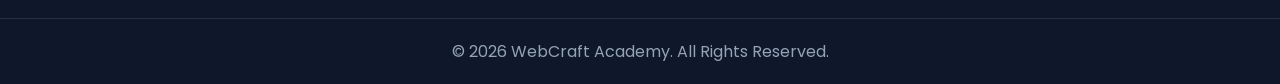
==== commit 6fee9f7e: "Create dedicated contact page and link from navbar - Remove inline contact section from tutorials.ht" ====
--- a/index.html
+++ b/index.html
@@ -33,7 +33,7 @@
                     <li><a href="tutorials.html">Tutorials</a></li>
                     <li><a href="#">AI Learning</a></li>
                     <li><a href="#">About</a></li>
-                    <li><a href="#contact">Contact</a></li>
+                    <li><a href="contact.html">Contact</a></li>
                 </ul>
             </nav>
 
@@ -401,7 +401,7 @@
                     <li><a href="#home" style="color:#cbd5e1;">Home</a></li>
                     <li><a href="courses.html" style="color:#cbd5e1;">Courses</a></li>
                     <li><a href="tutorials.html" style="color:#cbd5e1;">Tutorials</a></li>
-                    <li>Contact</li>
+                    <li><a href="contact.html" style="color:#cbd5e1;">Contact</a></li>
                 </ul>
             </div>
 
--- a/style.css
+++ b/style.css
@@ -39,32 +39,6 @@
     --shadow-hover: rgba(0, 0, 0, .1);
 }
 
-[data-theme="dark"] {
-    --bg: #0F172A;
-    --bg-alt: #1e293b;
-    --text: #E2E8F0;
-    --text-muted: #94a3b8;
-    --text-light: #64748B;
-    --border: #334155;
-    --border-light: #1e3a5f;
-    --card-bg: #1e293b;
-    --footer-bg: #020617;
-    --footer-text: #94a3b8;
-    --footer-bottom: #475569;
-    --accent: #60a5fa;
-    --accent-light: #38bdf8;
-    --accent-glow: rgba(96, 165, 250, .3);
-    --badge-bg: #1e3a5f;
-    --badge-text: #60a5fa;
-    --code-bg: #0F172A;
-    --code-text: #e2e8f0;
-    --tip-bg: #292524;
-    --tip-border: #D97706;
-    --tip-text: #FDE68A;
-    --white: #1e293b;
-    --shadow: rgba(0, 0, 0, .3);
-    --shadow-hover: rgba(0, 0, 0, .5);
-}
 
 body {
     font-family: 'Poppins', sans-serif;
@@ -72,7 +46,7 @@
     color: var(--text);
     overflow-x: hidden;
     line-height: 1.6;
-    transition: background .3s, color .3s;
+
 }
 
 a {
@@ -392,14 +366,6 @@
 
 /* =========================
     DARK TOGGLE
-========================= */
-
-.dark-toggle {
-    font-size: 1.2rem;
-    padding: 8px 12px;
-    border-radius: 50px;
-    line-height: 1;
-}
 
 /* =========================
     GLASS CARDS
@@ -942,92 +908,6 @@
     }
 }
 
-/* =========================
-    DARK THEME OVERRIDES
-========================= */
-
-[data-theme="dark"] .navbar {
-    background: rgba(15, 23, 42, .95);
-    border-bottom-color: rgba(255, 255, 255, .1);
-}
-
-[data-theme="dark"] .logo {
-    color: #60a5fa;
-}
-
-[data-theme="dark"] .nav-links a {
-    color: #E2E8F0;
-}
-
-[data-theme="dark"] .glass-card {
-    background: rgba(30, 41, 59, .7);
-    border: 1px solid rgba(255, 255, 255, .1);
-}
-
-[data-theme="dark"] .glass-card .card-tag {
-    background: #1e3a5f;
-    color: #60a5fa;
-}
-
-[data-theme="dark"] .line {
-    background: #334155;
-}
-
-[data-theme="dark"] .feature-card,
-[data-theme="dark"] .why-card,
-[data-theme="dark"] .testimonial-card,
-[data-theme="dark"] .contact-info,
-[data-theme="dark"] .contact-form,
-[data-theme="dark"] .course-cover,
-[data-theme="dark"] .video-card {
-    background: var(--card-bg);
-    border-color: var(--border);
-}
-
-[data-theme="dark"] .course-sidebar {
-    background: var(--card-bg);
-    border-color: var(--border);
-}
-
-[data-theme="dark"] .course-sidebar a {
-    color: #94a3b8;
-}
-
-[data-theme="dark"] .course-sidebar a:hover {
-    background: #1e3a5f;
-    color: #60a5fa;
-}
-
-[data-theme="dark"] .code-lines .line {
-    background: #334155;
-}
-
-[data-theme="dark"] .info-box {
-    background: #1e293b;
-}
-
-[data-theme="dark"] .contact-form input,
-[data-theme="dark"] .contact-form textarea {
-    background: #1e293b;
-    border-color: #334155;
-    color: #E2E8F0;
-}
-
-[data-theme="dark"] .contact-form input:focus,
-[data-theme="dark"] .contact-form textarea:focus {
-    border-color: #60a5fa;
-    box-shadow: 0 0 0 4px rgba(96, 165, 250, .1);
-}
-
-[data-theme="dark"] .tip {
-    background: var(--tip-bg);
-    border-left-color: var(--tip-border);
-    color: var(--tip-text);
-}
-
-[data-theme="dark"] pre {
-    background: #0F172A;
-}
 
 /* =========================
     ERROR MESSAGE
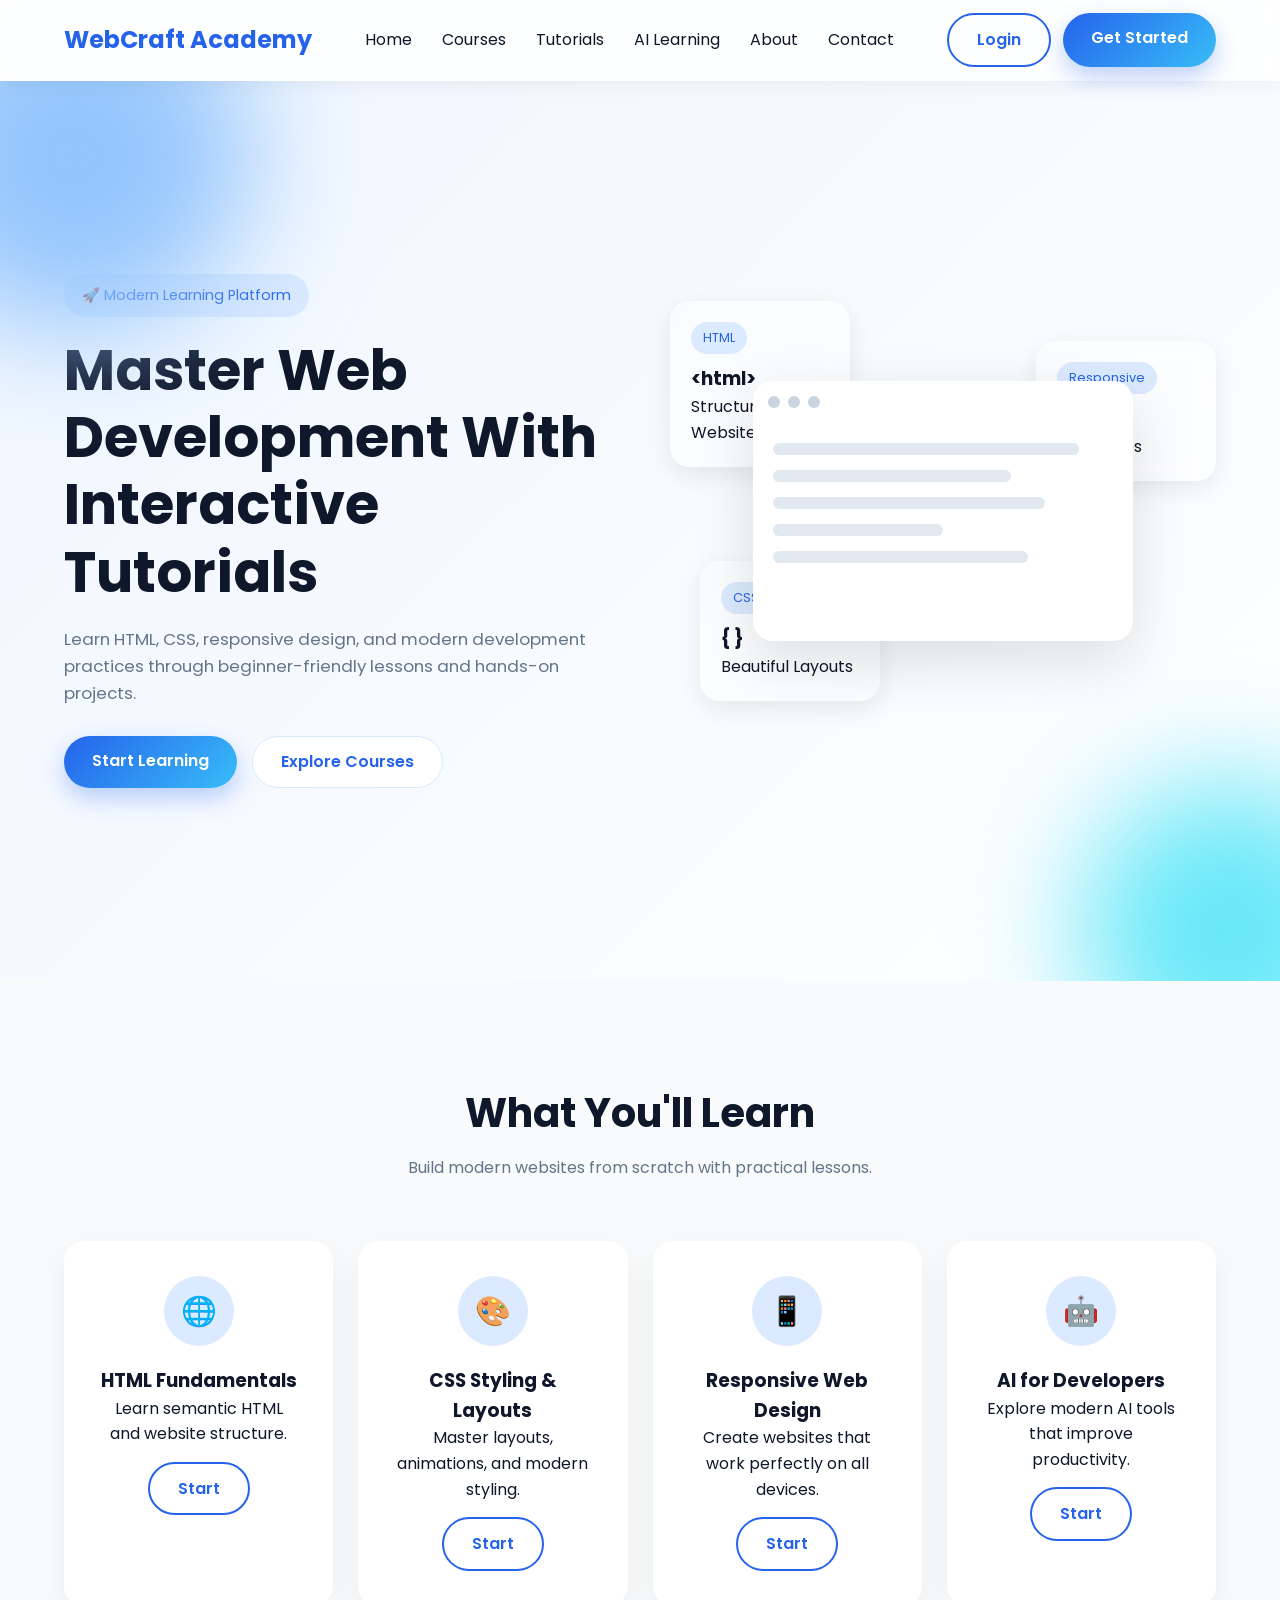
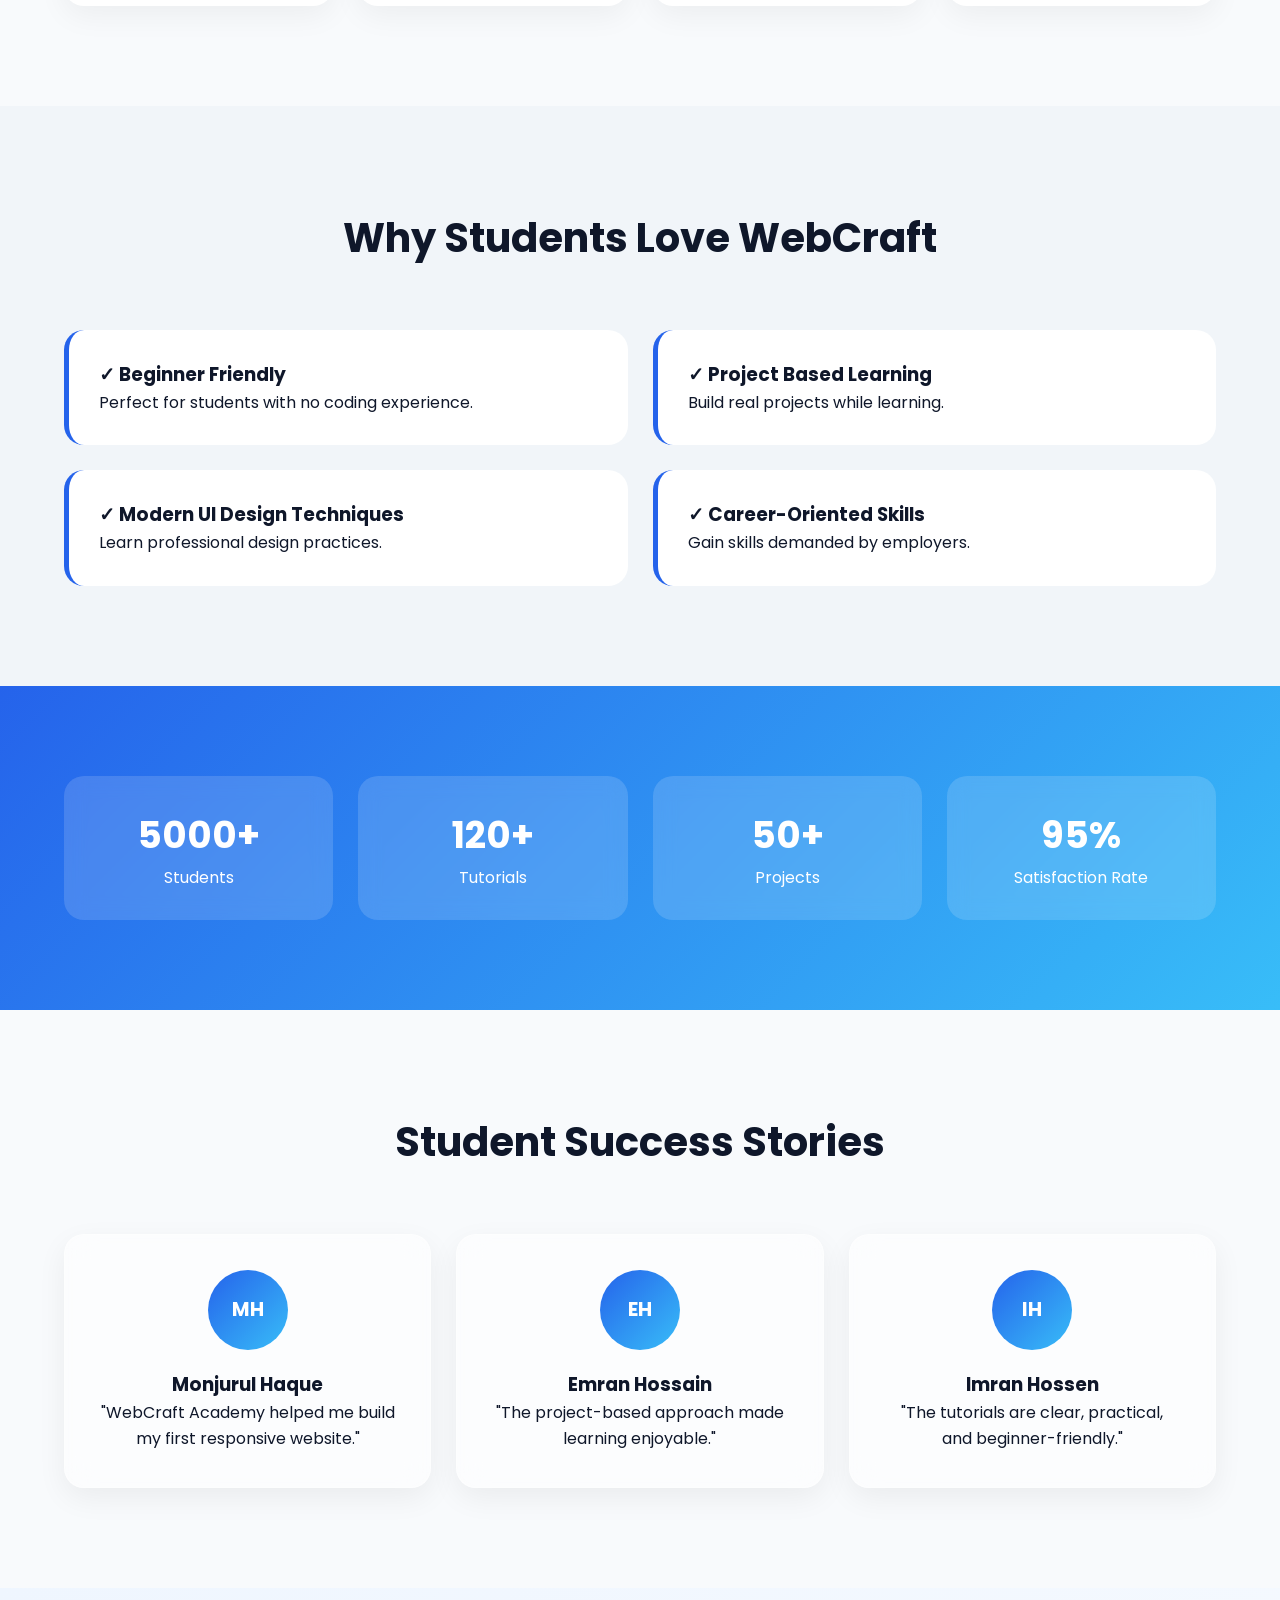
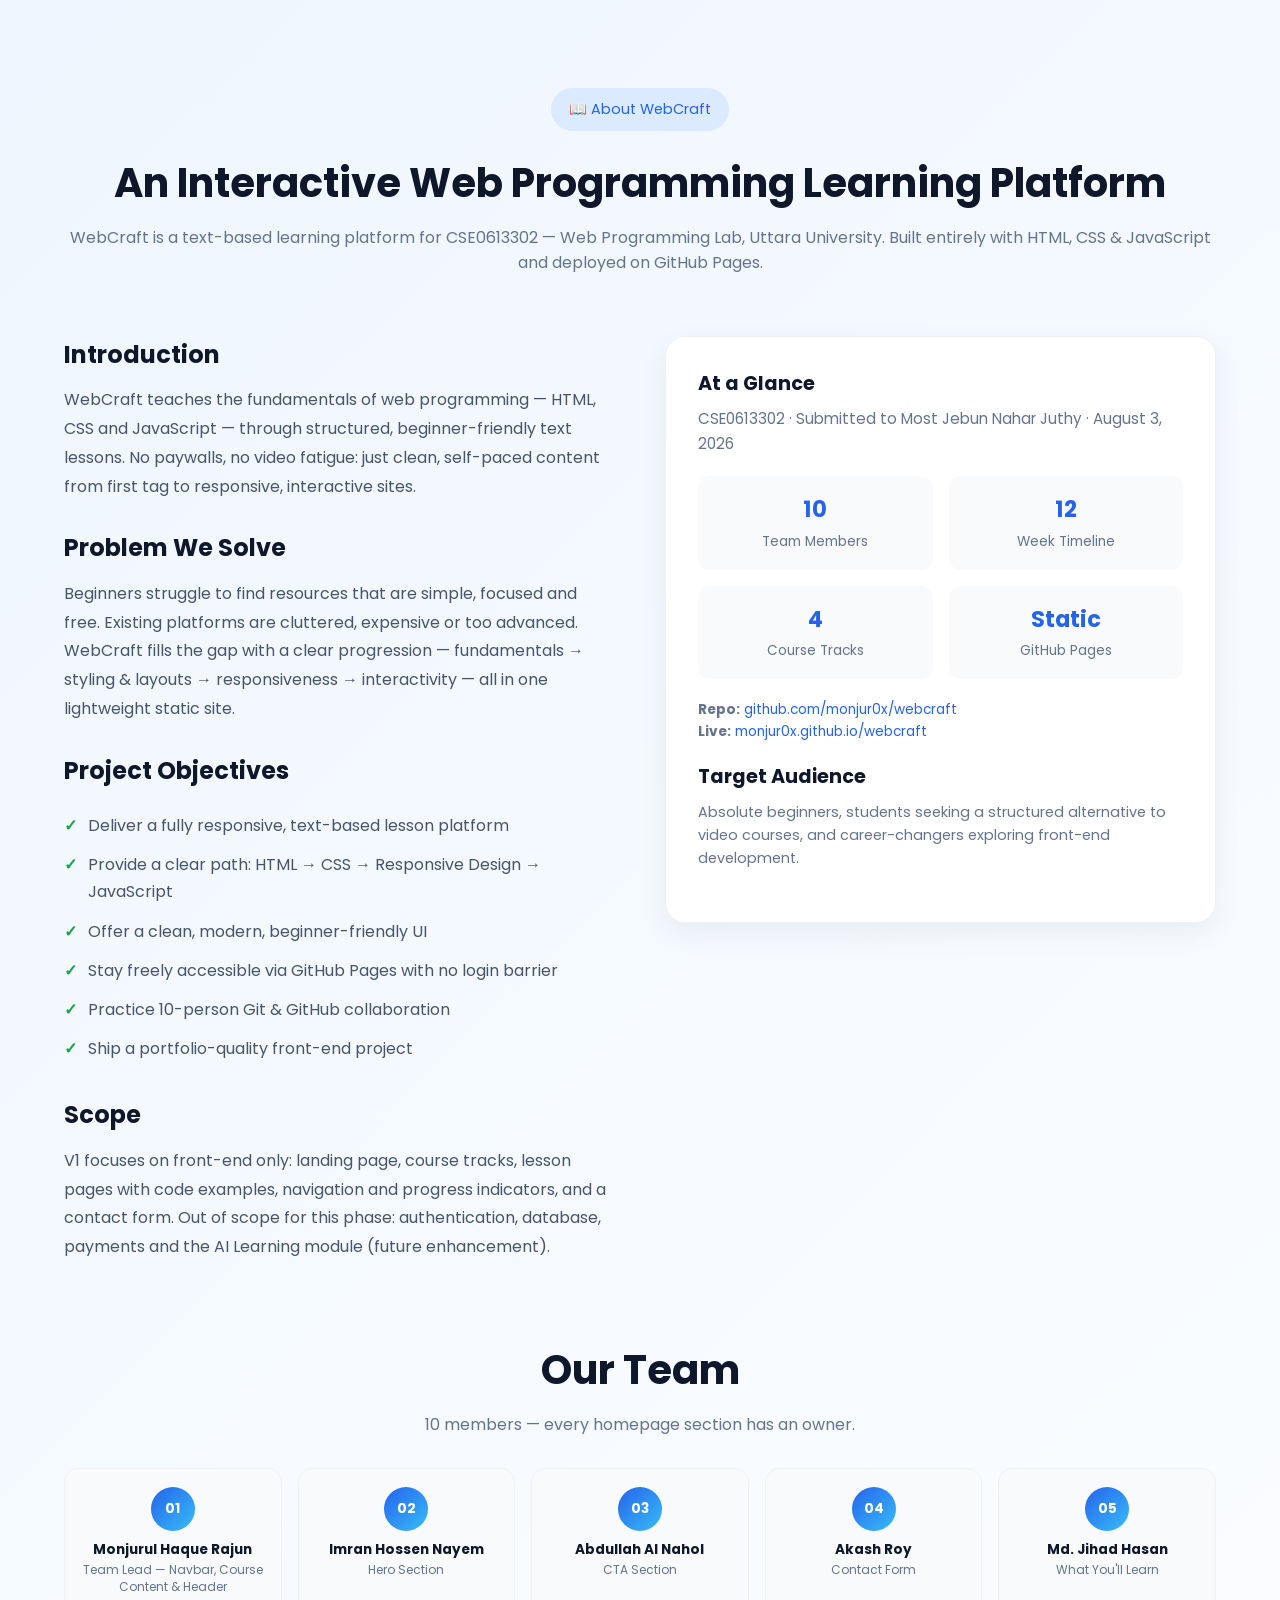
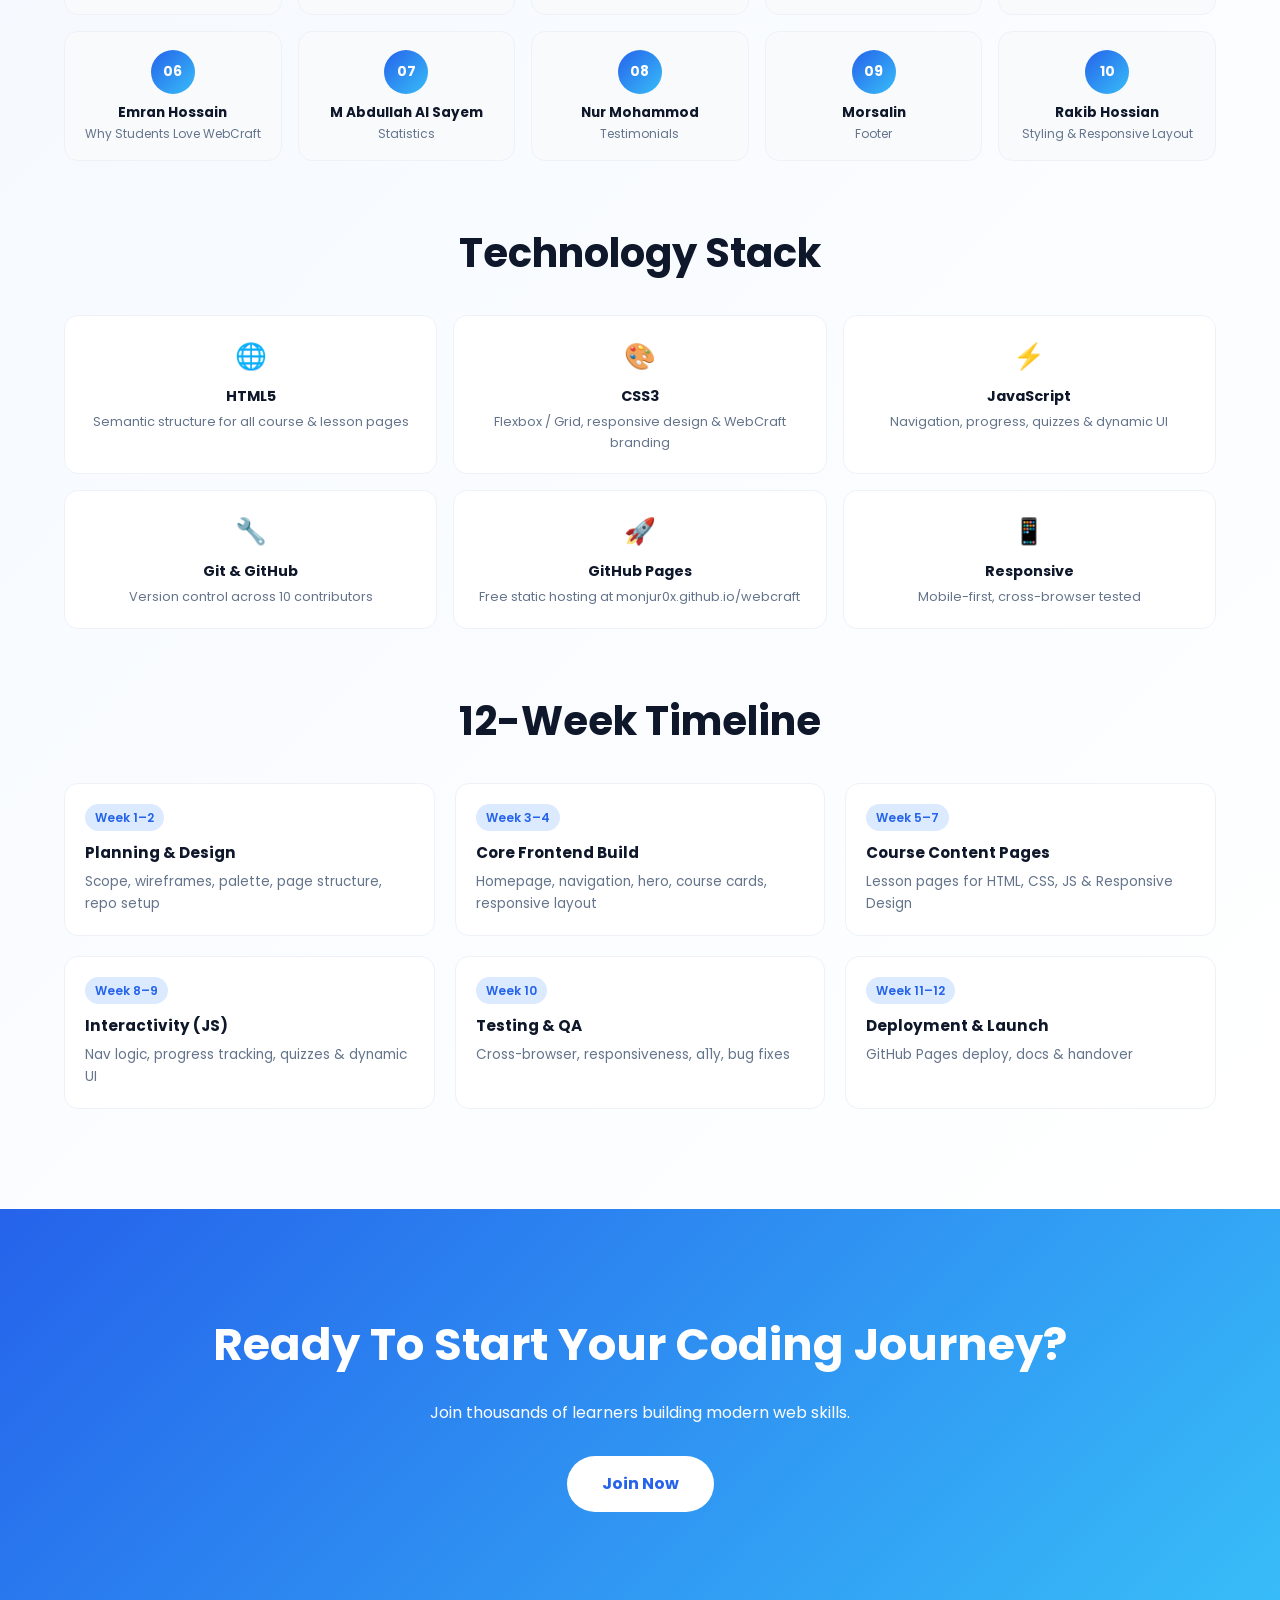
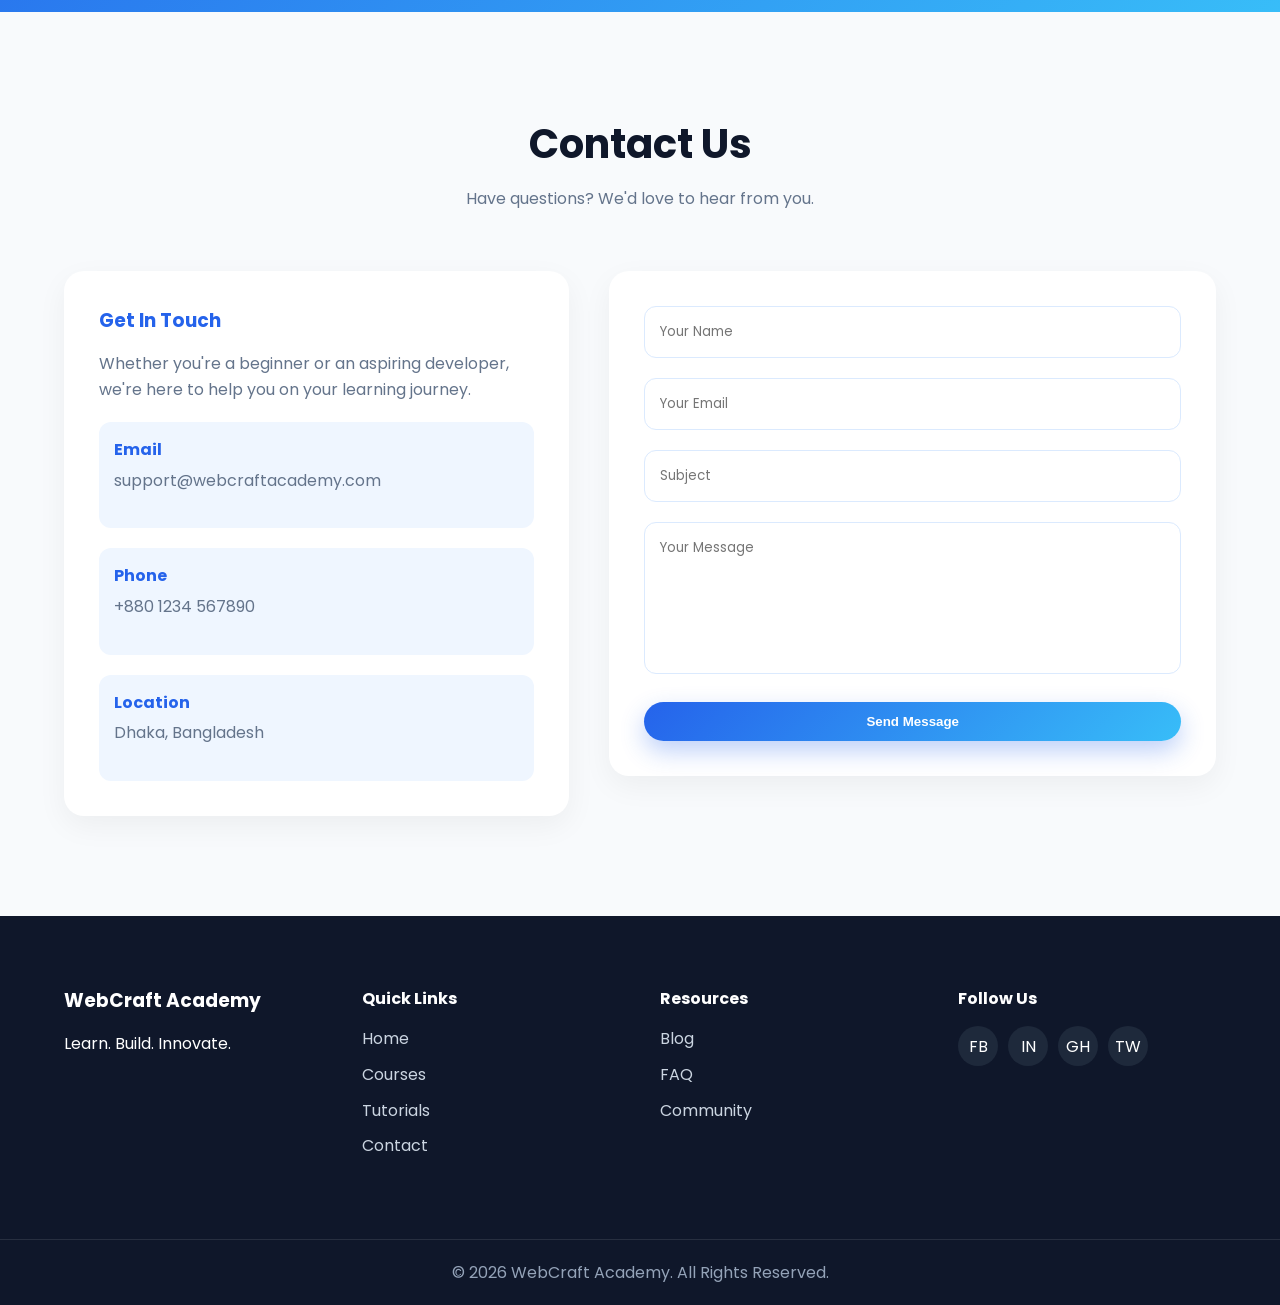
==== commit ba27e696: "Add About section from project proposal + fix style.css bugs - style.css: remove duplicate @keyframe" ====
--- a/index.html
+++ b/index.html
@@ -32,8 +32,8 @@
                     <li><a href="courses.html">Courses</a></li>
                     <li><a href="tutorials.html">Tutorials</a></li>
                     <li><a href="#">AI Learning</a></li>
-                    <li><a href="#">About</a></li>
-                    <li><a href="contact.html">Contact</a></li>
+                    <li><a href="#about">About</a></li>
+                    <li><a href="#contact">Contact</a></li>
                 </ul>
             </nav>
 
@@ -290,8 +290,114 @@
     </section>
 
     <!-- =========================
-         CTA
-    ========================== -->
+          ABOUT SECTION
+     ========================== -->
+    <section id="about" class="section about-section">
+        <div class="container">
+            <div class="section-header">
+                <span class="hero-badge">📖 About WebCraft</span>
+                <h2>An Interactive Web Programming Learning Platform</h2>
+                <p>
+                    WebCraft is a text-based learning platform for CSE0613302 — Web Programming Lab,
+                    Uttara University. Built entirely with HTML, CSS &amp; JavaScript and deployed on GitHub Pages.
+                </p>
+            </div>
+
+            <div class="about-grid">
+                <div class="about-text">
+                    <h3>Introduction</h3>
+                    <p>
+                        WebCraft teaches the fundamentals of web programming — HTML, CSS and JavaScript —
+                        through structured, beginner-friendly text lessons. No paywalls, no video fatigue:
+                        just clean, self-paced content from first tag to responsive, interactive sites.
+                    </p>
+                    <h3>Problem We Solve</h3>
+                    <p>
+                        Beginners struggle to find resources that are simple, focused and free. Existing
+                        platforms are cluttered, expensive or too advanced. WebCraft fills the gap with a
+                        clear progression — fundamentals → styling &amp; layouts → responsiveness → interactivity —
+                        all in one lightweight static site.
+                    </p>
+                    <h3>Project Objectives</h3>
+                    <ul class="about-list">
+                        <li>Deliver a fully responsive, text-based lesson platform</li>
+                        <li>Provide a clear path: HTML → CSS → Responsive Design → JavaScript</li>
+                        <li>Offer a clean, modern, beginner-friendly UI</li>
+                        <li>Stay freely accessible via GitHub Pages with no login barrier</li>
+                        <li>Practice 10-person Git &amp; GitHub collaboration</li>
+                        <li>Ship a portfolio-quality front-end project</li>
+                    </ul>
+                    <h3>Scope</h3>
+                    <p>
+                        V1 focuses on front-end only: landing page, course tracks, lesson pages with code
+                        examples, navigation and progress indicators, and a contact form. Out of scope for
+                        this phase: authentication, database, payments and the AI Learning module (future enhancement).
+                    </p>
+                </div>
+                <div class="about-card">
+                    <h3>At a Glance</h3>
+                    <p>CSE0613302 · Submitted to Most Jebun Nahar Juthy · August 3, 2026</p>
+                    <div class="meta-grid">
+                        <div class="meta-item"><strong>10</strong><span>Team Members</span></div>
+                        <div class="meta-item"><strong>12</strong><span>Week Timeline</span></div>
+                        <div class="meta-item"><strong>4</strong><span>Course Tracks</span></div>
+                        <div class="meta-item"><strong>Static</strong><span>GitHub Pages</span></div>
+                    </div>
+                    <p style="font-size:.85rem; word-break:break-all;">
+                        <strong>Repo:</strong> <a href="https://github.com/monjur0x/webcraft" target="_blank" style="color:#2563EB;">github.com/monjur0x/webcraft</a><br>
+                        <strong>Live:</strong> <a href="https://monjur0x.github.io/webcraft" target="_blank" style="color:#2563EB;">monjur0x.github.io/webcraft</a>
+                    </p>
+                    <h3 style="margin-top:20px;">Target Audience</h3>
+                    <p style="font-size:.9rem;">Absolute beginners, students seeking a structured alternative to video courses, and career-changers exploring front-end development.</p>
+                </div>
+            </div>
+
+            <div class="section-header" style="margin-bottom:30px;">
+                <h2>Our Team</h2>
+                <p>10 members — every homepage section has an owner.</p>
+            </div>
+            <div class="team-grid">
+                <div class="team-member"><div class="member-num">01</div><h4>Monjurul Haque Rajun</h4><p>Team Lead — Navbar, Course Content &amp; Header</p></div>
+                <div class="team-member"><div class="member-num">02</div><h4>Imran Hossen Nayem</h4><p>Hero Section</p></div>
+                <div class="team-member"><div class="member-num">03</div><h4>Abdullah Al Nahol</h4><p>CTA Section</p></div>
+                <div class="team-member"><div class="member-num">04</div><h4>Akash Roy</h4><p>Contact Form</p></div>
+                <div class="team-member"><div class="member-num">05</div><h4>Md. Jihad Hasan</h4><p>What You'll Learn</p></div>
+                <div class="team-member"><div class="member-num">06</div><h4>Emran Hossain</h4><p>Why Students Love WebCraft</p></div>
+                <div class="team-member"><div class="member-num">07</div><h4>M Abdullah Al Sayem</h4><p>Statistics</p></div>
+                <div class="team-member"><div class="member-num">08</div><h4>Nur Mohammod</h4><p>Testimonials</p></div>
+                <div class="team-member"><div class="member-num">09</div><h4>Morsalin</h4><p>Footer</p></div>
+                <div class="team-member"><div class="member-num">10</div><h4>Rakib Hossian</h4><p>Styling &amp; Responsive Layout</p></div>
+            </div>
+
+            <div class="section-header" style="margin-top:60px; margin-bottom:30px;">
+                <h2>Technology Stack</h2>
+            </div>
+            <div class="stack-grid">
+                <div class="stack-item"><div class="stack-icon">🌐</div><h4>HTML5</h4><p>Semantic structure for all course &amp; lesson pages</p></div>
+                <div class="stack-item"><div class="stack-icon">🎨</div><h4>CSS3</h4><p>Flexbox / Grid, responsive design &amp; WebCraft branding</p></div>
+                <div class="stack-item"><div class="stack-icon">⚡</div><h4>JavaScript</h4><p>Navigation, progress, quizzes &amp; dynamic UI</p></div>
+                <div class="stack-item"><div class="stack-icon">🔧</div><h4>Git &amp; GitHub</h4><p>Version control across 10 contributors</p></div>
+                <div class="stack-item"><div class="stack-icon">🚀</div><h4>GitHub Pages</h4><p>Free static hosting at monjur0x.github.io/webcraft</p></div>
+                <div class="stack-item"><div class="stack-icon">📱</div><h4>Responsive</h4><p>Mobile-first, cross-browser tested</p></div>
+            </div>
+
+            <div class="section-header" style="margin-top:60px; margin-bottom:30px;">
+                <h2>12-Week Timeline</h2>
+            </div>
+            <div class="timeline">
+                <div class="timeline-phase"><span>Week 1–2</span><h4>Planning &amp; Design</h4><p>Scope, wireframes, palette, page structure, repo setup</p></div>
+                <div class="timeline-phase"><span>Week 3–4</span><h4>Core Frontend Build</h4><p>Homepage, navigation, hero, course cards, responsive layout</p></div>
+                <div class="timeline-phase"><span>Week 5–7</span><h4>Course Content Pages</h4><p>Lesson pages for HTML, CSS, JS &amp; Responsive Design</p></div>
+                <div class="timeline-phase"><span>Week 8–9</span><h4>Interactivity (JS)</h4><p>Nav logic, progress tracking, quizzes &amp; dynamic UI</p></div>
+                <div class="timeline-phase"><span>Week 10</span><h4>Testing &amp; QA</h4><p>Cross-browser, responsiveness, a11y, bug fixes</p></div>
+                <div class="timeline-phase"><span>Week 11–12</span><h4>Deployment &amp; Launch</h4><p>GitHub Pages deploy, docs &amp; handover</p></div>
+            </div>
+        </div>
+    </section>
+
+    <!-- =========================
+          CTA
+     ========================== -->
     <section class="cta">
 
         <div class="container cta-content">
@@ -401,7 +507,7 @@
                     <li><a href="#home" style="color:#cbd5e1;">Home</a></li>
                     <li><a href="courses.html" style="color:#cbd5e1;">Courses</a></li>
                     <li><a href="tutorials.html" style="color:#cbd5e1;">Tutorials</a></li>
-                    <li><a href="contact.html" style="color:#cbd5e1;">Contact</a></li>
+                    <li><a href="#contact" style="color:#cbd5e1;">Contact</a></li>
                 </ul>
             </div>
 
--- a/style.css
+++ b/style.css
@@ -365,9 +365,6 @@
 }
 
 /* =========================
-    DARK TOGGLE
-
-/* =========================
     GLASS CARDS
 ========================= */
 
@@ -415,22 +412,8 @@
     margin-bottom: 10px;
 }
 
-@keyframes float {
-    0% {
-        transform: translateY(0px);
-    }
-
-    50% {
-        transform: translateY(-15px);
-    }
-
-    100% {
-        transform: translateY(0px);
-    }
-}
-
-/* =========================
-   SECTION HEADER
+/* =========================
+    SECTION HEADER
 ========================= */
 
 .section-header {
@@ -902,12 +885,253 @@
 }
 
 @media(max-width:768px) {
-
     .contact-container {
         grid-template-columns: 1fr;
     }
 }
 
+/* =========================
+    ABOUT SECTION
+========================= */
+
+.about-section {
+    background: linear-gradient(135deg, #eff6ff 0%, #ffffff 100%);
+}
+
+.about-grid {
+    display: grid;
+    grid-template-columns: 1fr 1fr;
+    gap: 50px;
+    align-items: start;
+    margin-bottom: 60px;
+}
+
+.about-text h3 {
+    font-size: 1.5rem;
+    color: #0F172A;
+    margin-bottom: 12px;
+    margin-top: 28px;
+}
+
+.about-text h3:first-child {
+    margin-top: 0;
+}
+
+.about-text p {
+    color: #475569;
+    line-height: 1.8;
+    margin-bottom: 16px;
+}
+
+.about-list {
+    list-style: none;
+    margin: 16px 0;
+}
+
+.about-list li {
+    color: #475569;
+    padding: 6px 0 6px 24px;
+    position: relative;
+    line-height: 1.7;
+}
+
+.about-list li::before {
+    content: "✓";
+    position: absolute;
+    left: 0;
+    color: #16a34a;
+    font-weight: 700;
+}
+
+.about-card {
+    background: white;
+    border-radius: 20px;
+    padding: 32px;
+    box-shadow: 0 10px 30px rgba(0, 0, 0, .06);
+    border: 1px solid #eef2f7;
+}
+
+.about-card h3 {
+    font-size: 1.2rem;
+    color: #0F172A;
+    margin-bottom: 8px;
+}
+
+.about-card > p {
+    color: #64748B;
+    font-size: .95rem;
+    margin-bottom: 20px;
+}
+
+.meta-grid {
+    display: grid;
+    grid-template-columns: 1fr 1fr;
+    gap: 16px;
+    margin-bottom: 20px;
+}
+
+.meta-item {
+    background: #f8fafc;
+    border-radius: 12px;
+    padding: 16px;
+    text-align: center;
+}
+
+.meta-item strong {
+    display: block;
+    font-size: 1.4rem;
+    color: #2563EB;
+}
+
+.meta-item span {
+    font-size: .85rem;
+    color: #64748B;
+}
+
+.team-grid {
+    display: grid;
+    grid-template-columns: repeat(5, 1fr);
+    gap: 16px;
+    margin-top: 20px;
+}
+
+.team-member {
+    background: #f8fafc;
+    border-radius: 14px;
+    padding: 18px 12px;
+    text-align: center;
+    transition: .3s;
+    border: 1px solid #eef2f7;
+}
+
+.team-member:hover {
+    transform: translateY(-4px);
+    border-color: #2563EB;
+    box-shadow: 0 8px 20px rgba(37, 99, 235, .12);
+}
+
+.team-member .member-num {
+    width: 44px;
+    height: 44px;
+    margin: 0 auto 10px;
+    border-radius: 50%;
+    background: linear-gradient(135deg, #2563EB, #38BDF8);
+    color: white;
+    display: flex;
+    align-items: center;
+    justify-content: center;
+    font-weight: 700;
+    font-size: .85rem;
+}
+
+.team-member h4 {
+    font-size: .85rem;
+    color: #0F172A;
+    margin-bottom: 4px;
+    line-height: 1.3;
+}
+
+.team-member p {
+    font-size: .75rem;
+    color: #64748B;
+    line-height: 1.4;
+}
+
+.stack-grid {
+    display: grid;
+    grid-template-columns: repeat(3, 1fr);
+    gap: 16px;
+    margin-top: 16px;
+}
+
+.stack-item {
+    background: white;
+    border: 1px solid #eef2f7;
+    border-radius: 14px;
+    padding: 20px;
+    text-align: center;
+    transition: .3s;
+}
+
+.stack-item:hover {
+    border-color: #2563EB;
+    transform: translateY(-3px);
+}
+
+.stack-item .stack-icon {
+    font-size: 1.6rem;
+    margin-bottom: 8px;
+}
+
+.stack-item h4 {
+    font-size: .9rem;
+    color: #0F172A;
+    margin-bottom: 4px;
+}
+
+.stack-item p {
+    font-size: .8rem;
+    color: #64748B;
+}
+
+.timeline {
+    display: grid;
+    grid-template-columns: repeat(3, 1fr);
+    gap: 20px;
+    margin-top: 16px;
+}
+
+.timeline-phase {
+    background: white;
+    border: 1px solid #eef2f7;
+    border-radius: 14px;
+    padding: 20px;
+    position: relative;
+}
+
+.timeline-phase span {
+    display: inline-block;
+    background: #DBEAFE;
+    color: #2563EB;
+    font-size: .75rem;
+    font-weight: 600;
+    padding: 4px 10px;
+    border-radius: 20px;
+    margin-bottom: 10px;
+}
+
+.timeline-phase h4 {
+    font-size: .95rem;
+    color: #0F172A;
+    margin-bottom: 6px;
+}
+
+.timeline-phase p {
+    font-size: .85rem;
+    color: #64748B;
+    line-height: 1.6;
+}
+
+@media(max-width:992px) {
+    .about-grid {
+        grid-template-columns: 1fr;
+    }
+    .team-grid {
+        grid-template-columns: repeat(3, 1fr);
+    }
+    .stack-grid, .timeline {
+        grid-template-columns: repeat(2, 1fr);
+    }
+}
+
+@media(max-width:640px) {
+    .team-grid {
+        grid-template-columns: repeat(2, 1fr);
+    }
+    .stack-grid, .timeline, .meta-grid {
+        grid-template-columns: 1fr;
+    }
+}
 
 /* =========================
     ERROR MESSAGE
@@ -918,6 +1142,4 @@
     font-size: .8rem;
     margin-top: 4px;
     display: block;
-}
-
 }
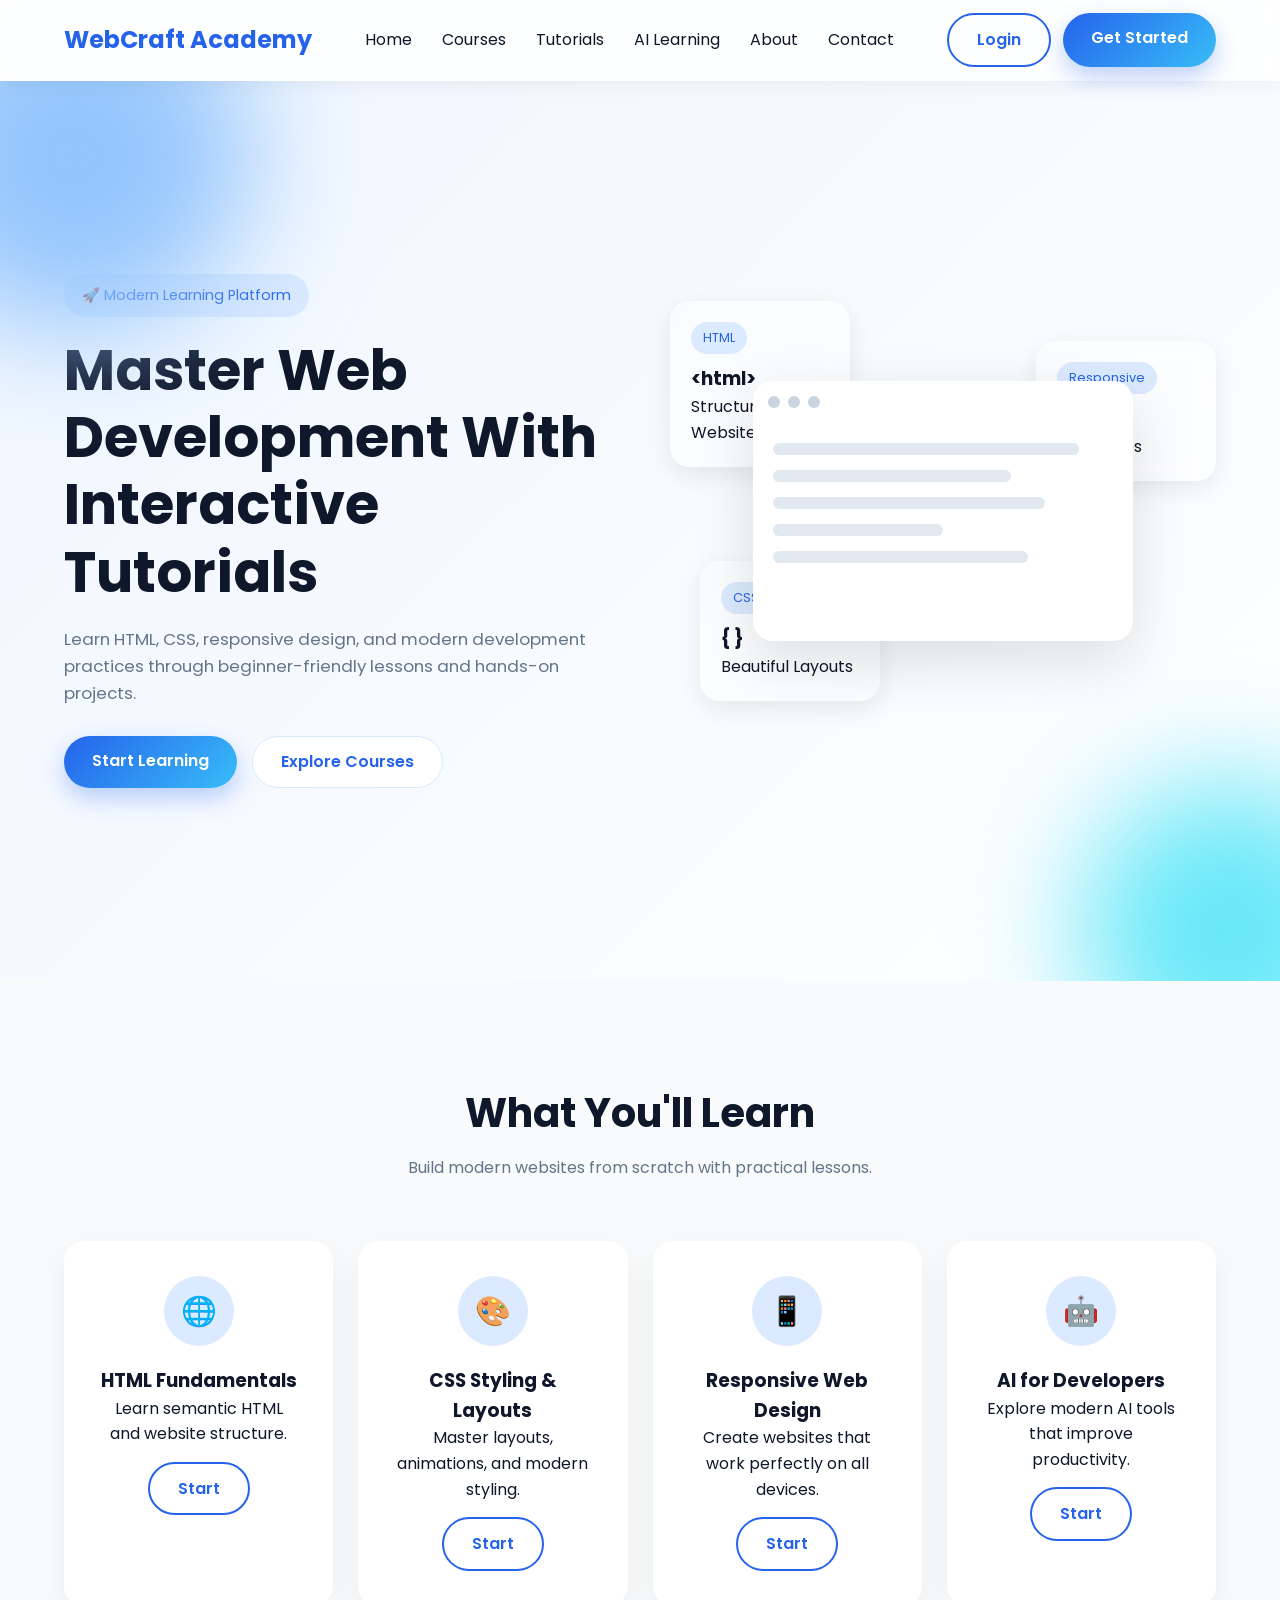
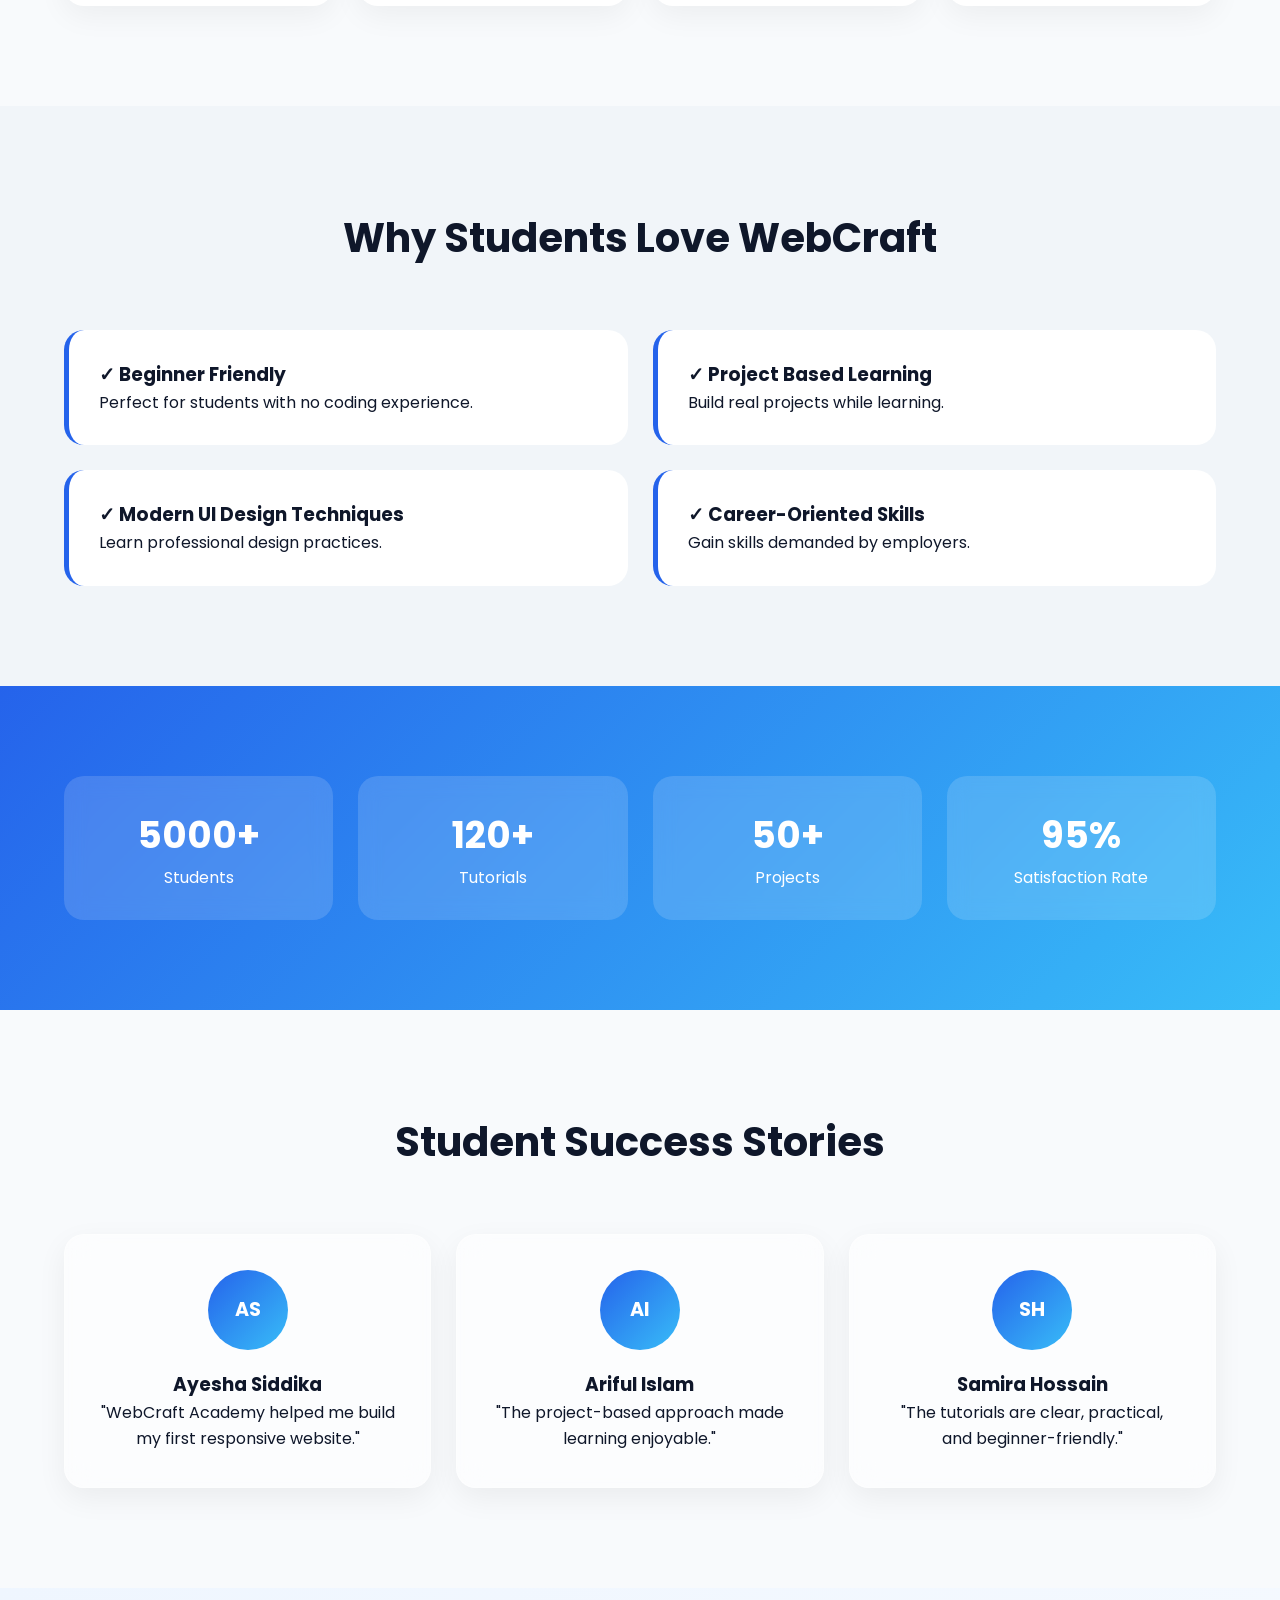
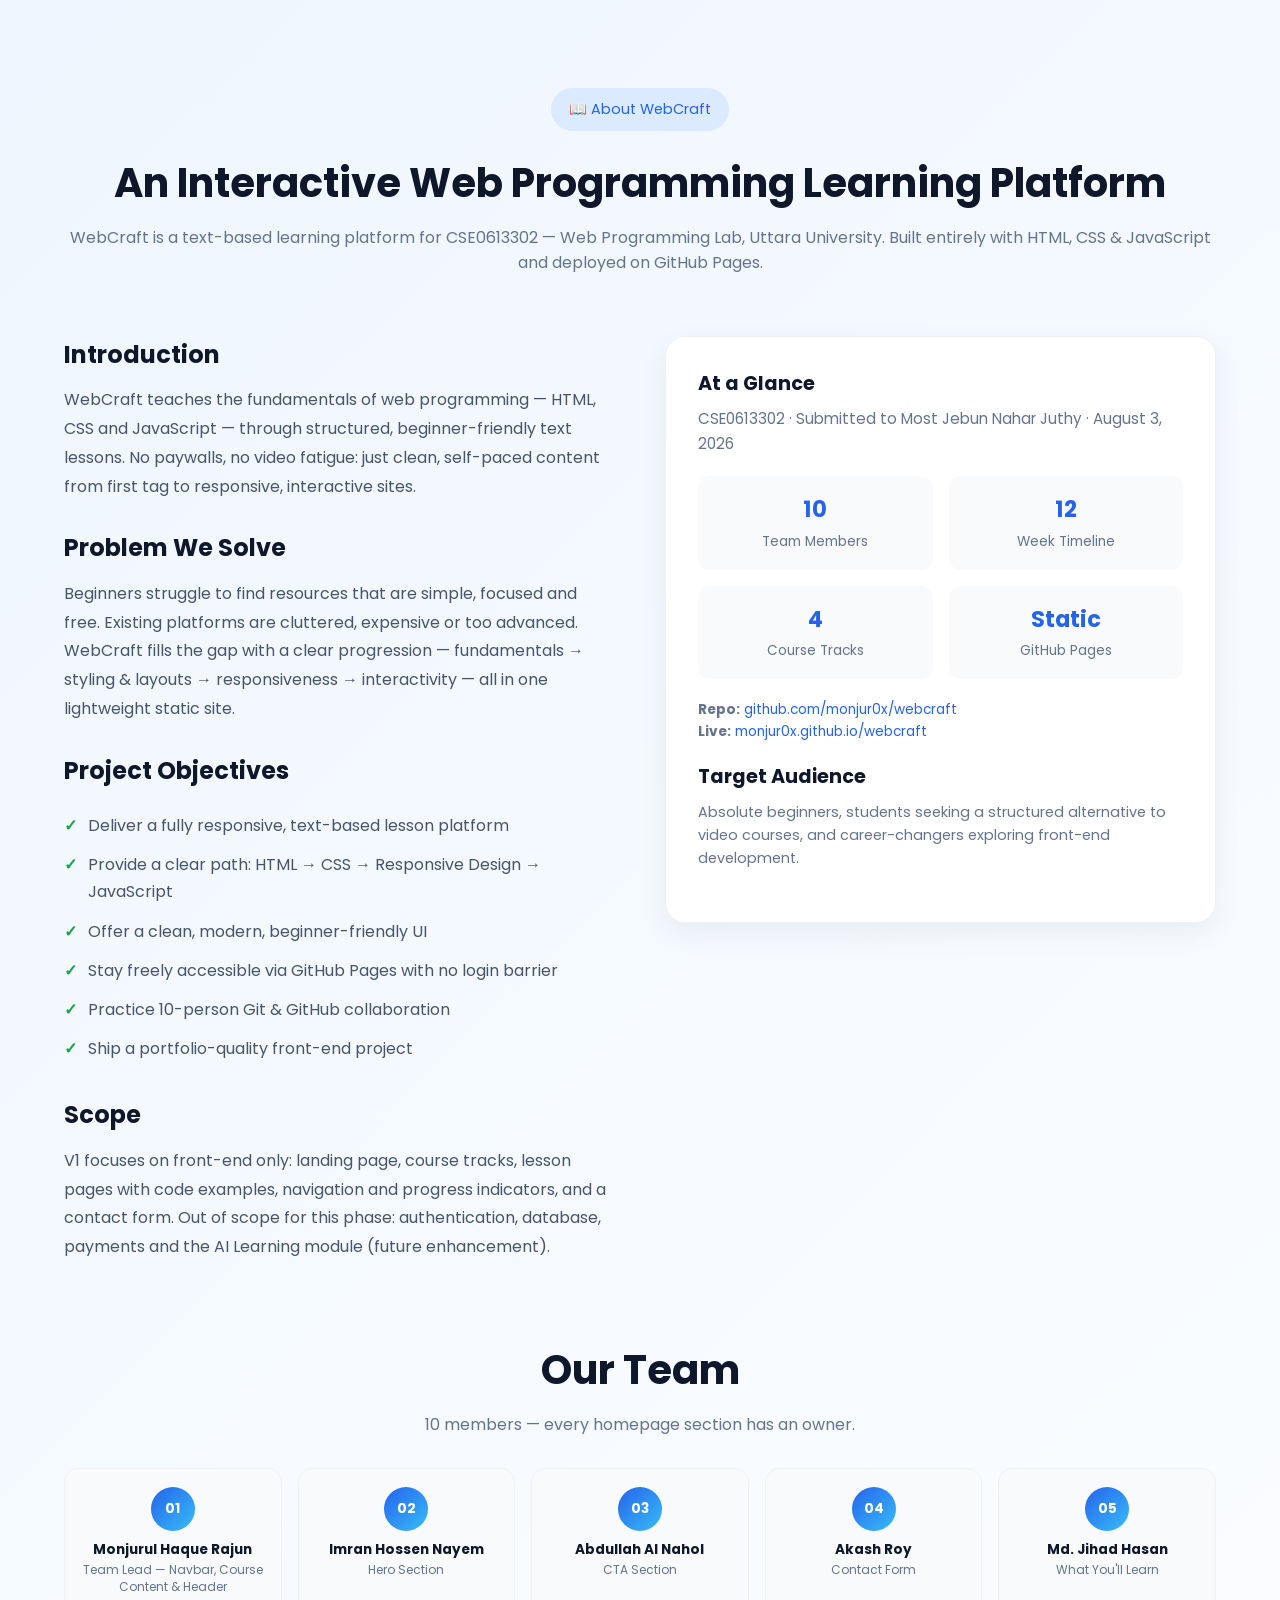
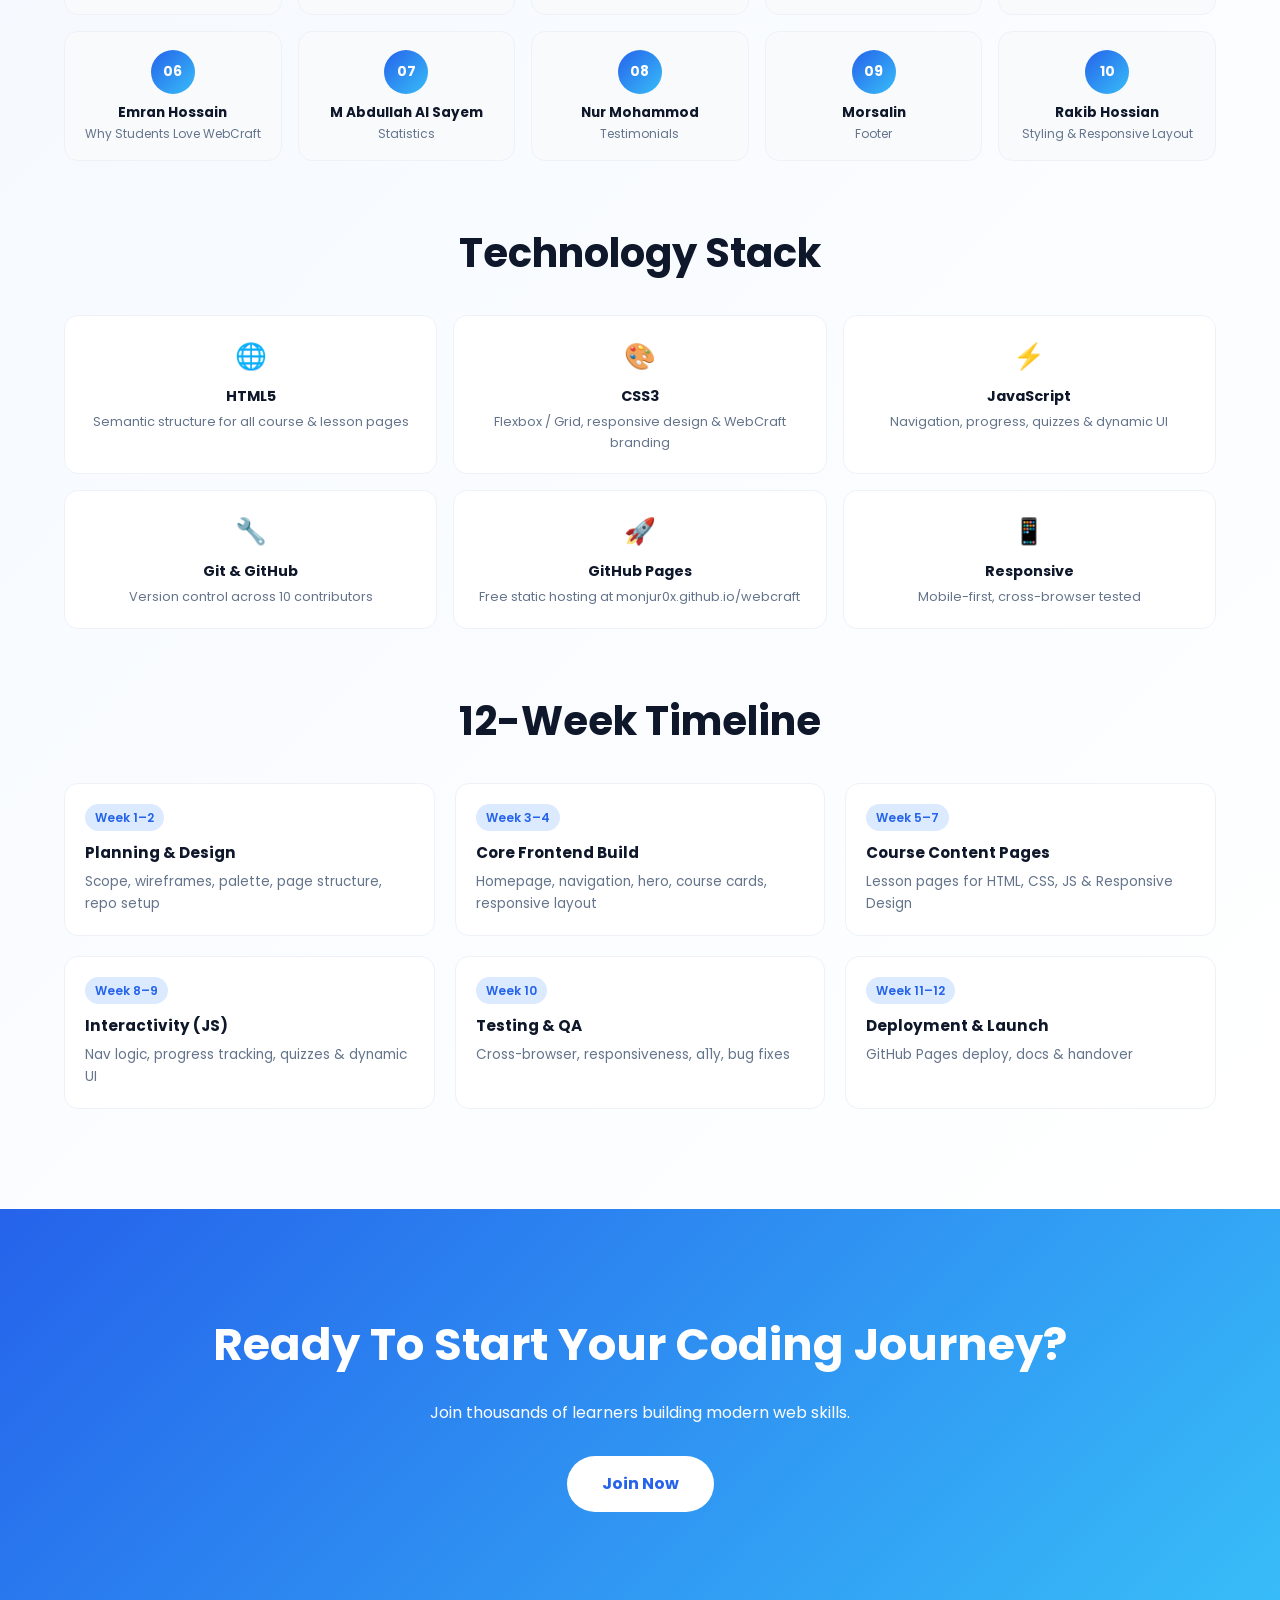
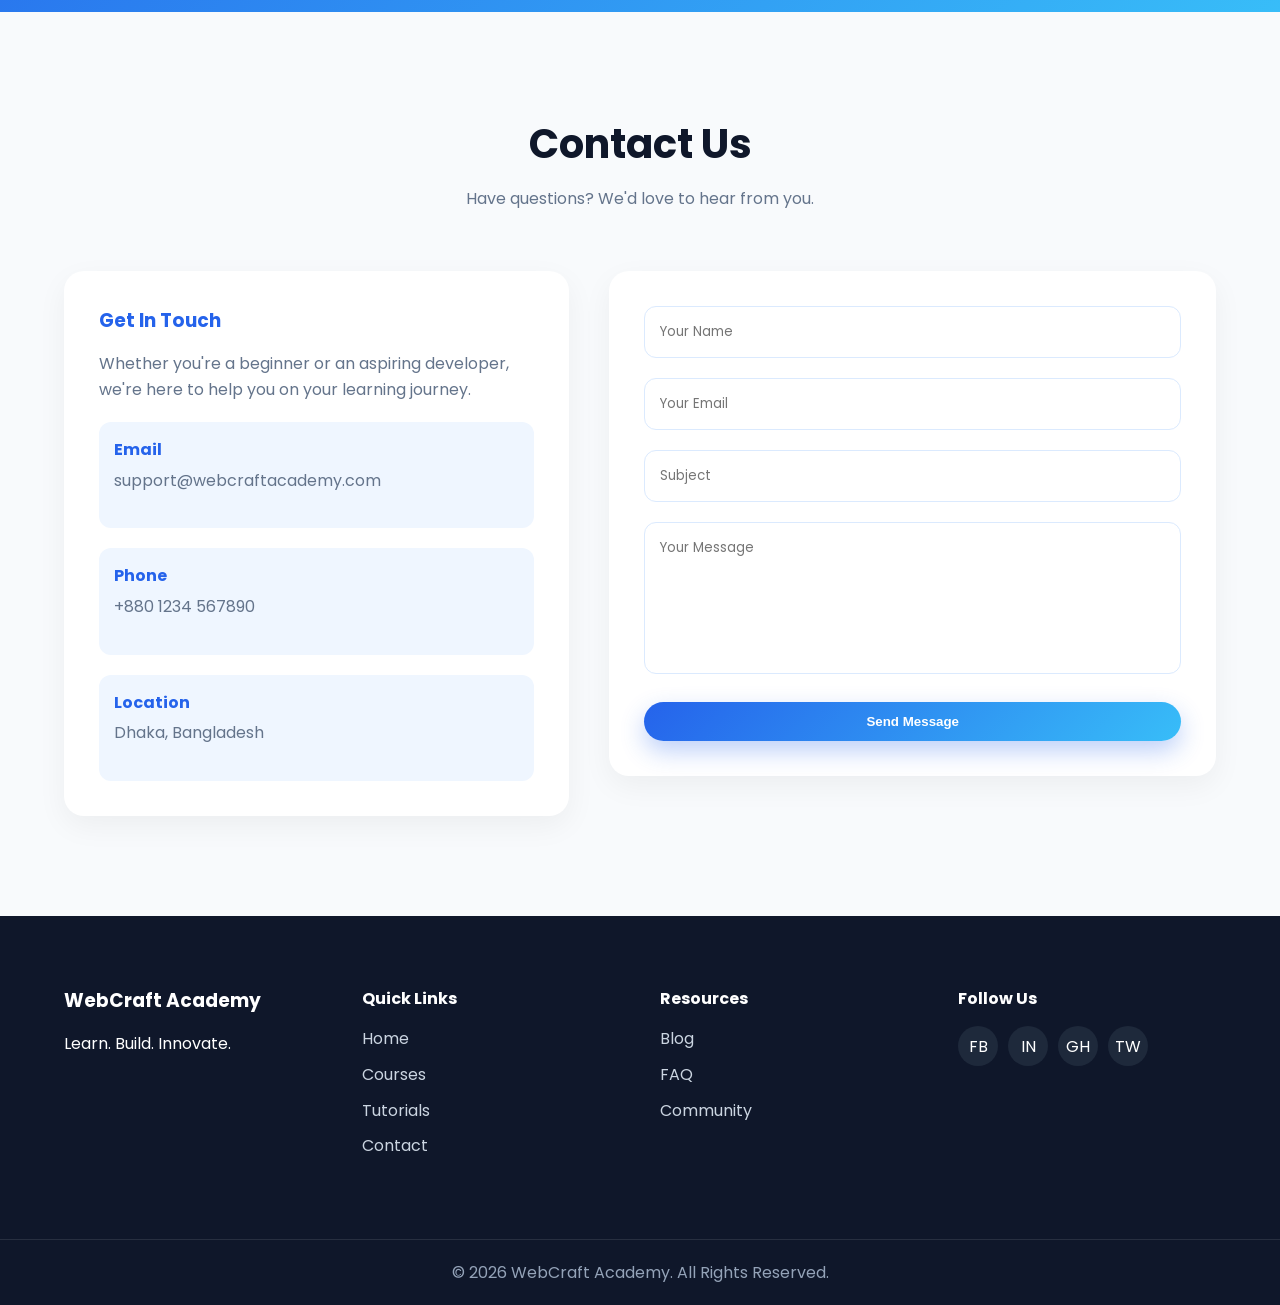
==== commit dfdad5d2: "Update Student Success Stories with random Bangladeshi names Co-authored-by: internal-model" ====
--- a/index.html
+++ b/index.html
@@ -260,24 +260,24 @@
             <div class="testimonial-grid">
 
                 <div class="testimonial-card">
-                    <div class="avatar">MH</div>
-                    <h3>Monjurul Haque</h3>
+                    <div class="avatar">AS</div>
+                    <h3>Ayesha Siddika</h3>
                     <p>
                         "WebCraft Academy helped me build my first responsive website."
                     </p>
                 </div>
 
                 <div class="testimonial-card">
-                    <div class="avatar">EH</div>
-                    <h3>Emran Hossain</h3>
+                    <div class="avatar">AI</div>
+                    <h3>Ariful Islam</h3>
                     <p>
                         "The project-based approach made learning enjoyable."
                     </p>
                 </div>
 
                 <div class="testimonial-card">
-                    <div class="avatar">IH</div>
-                    <h3>Imran Hossen</h3>
+                    <div class="avatar">SH</div>
+                    <h3>Samira Hossain</h3>
                     <p>
                         "The tutorials are clear, practical, and beginner-friendly."
                     </p>
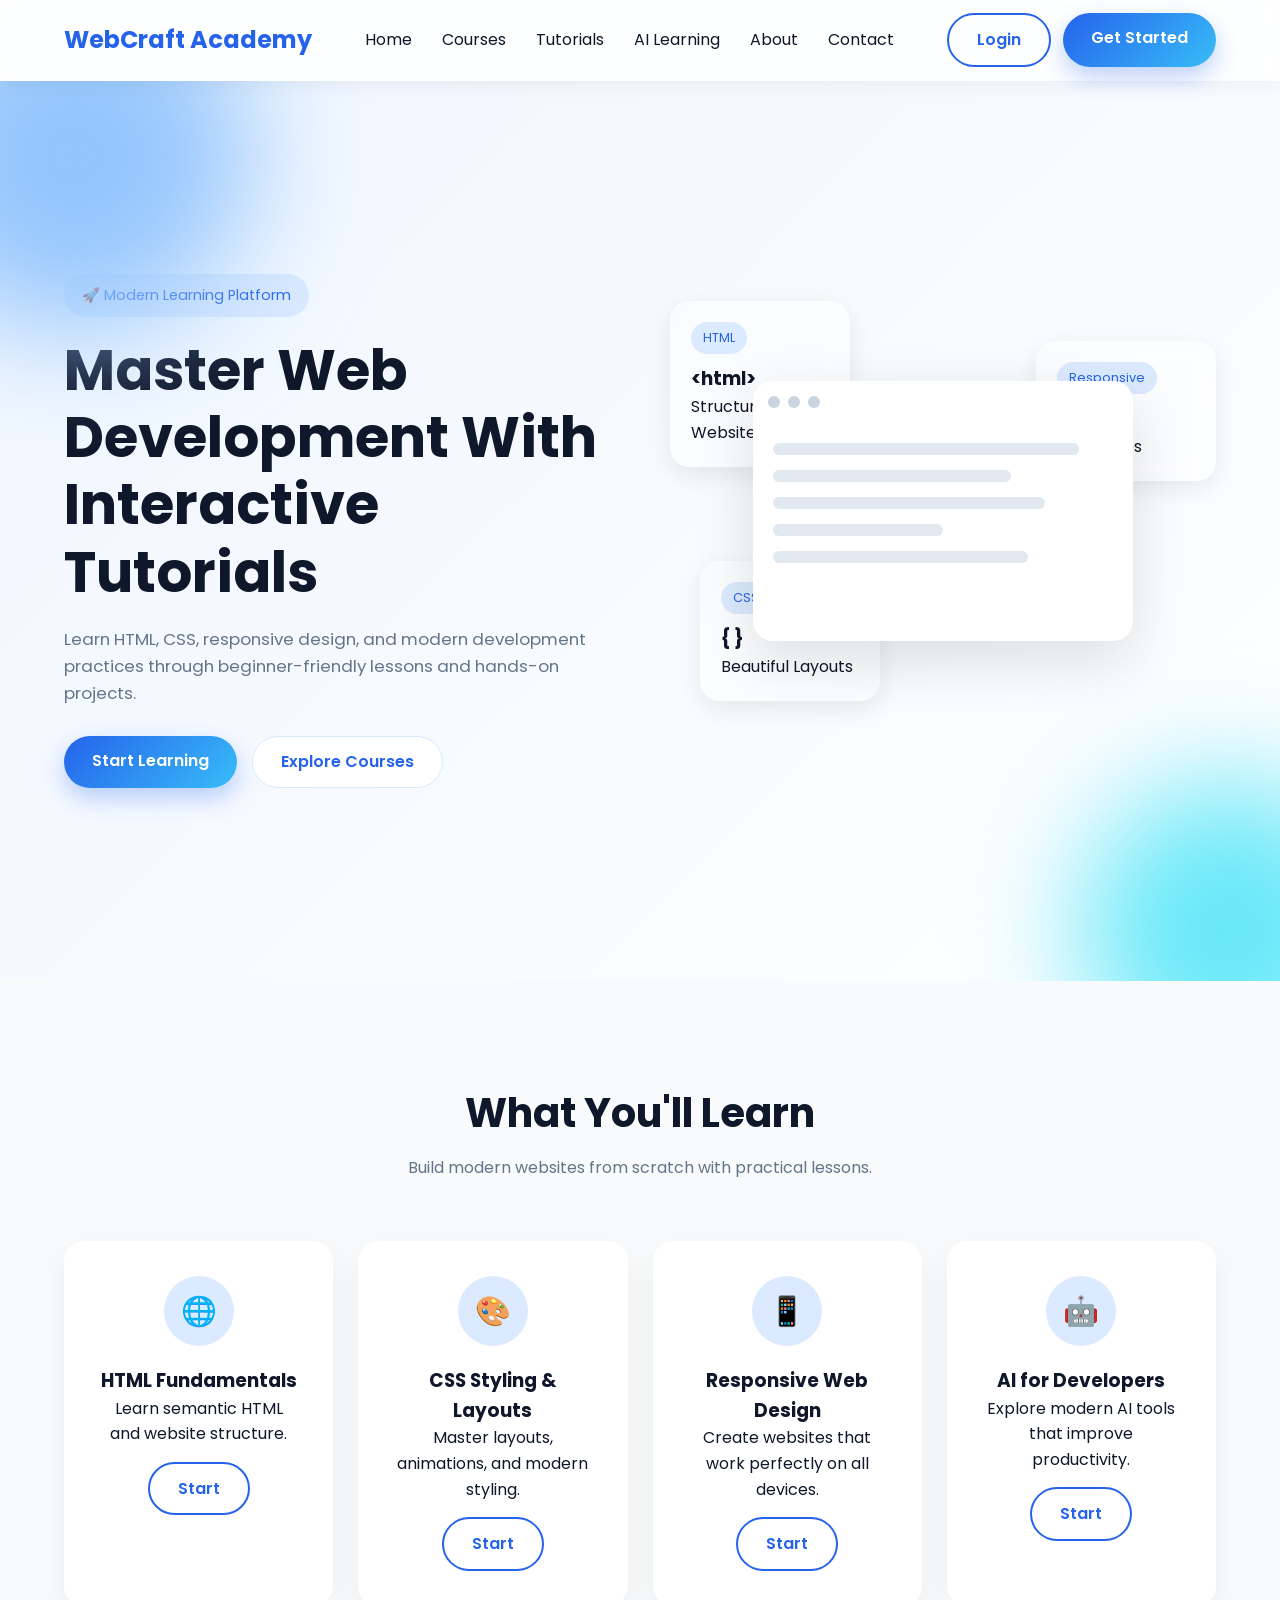
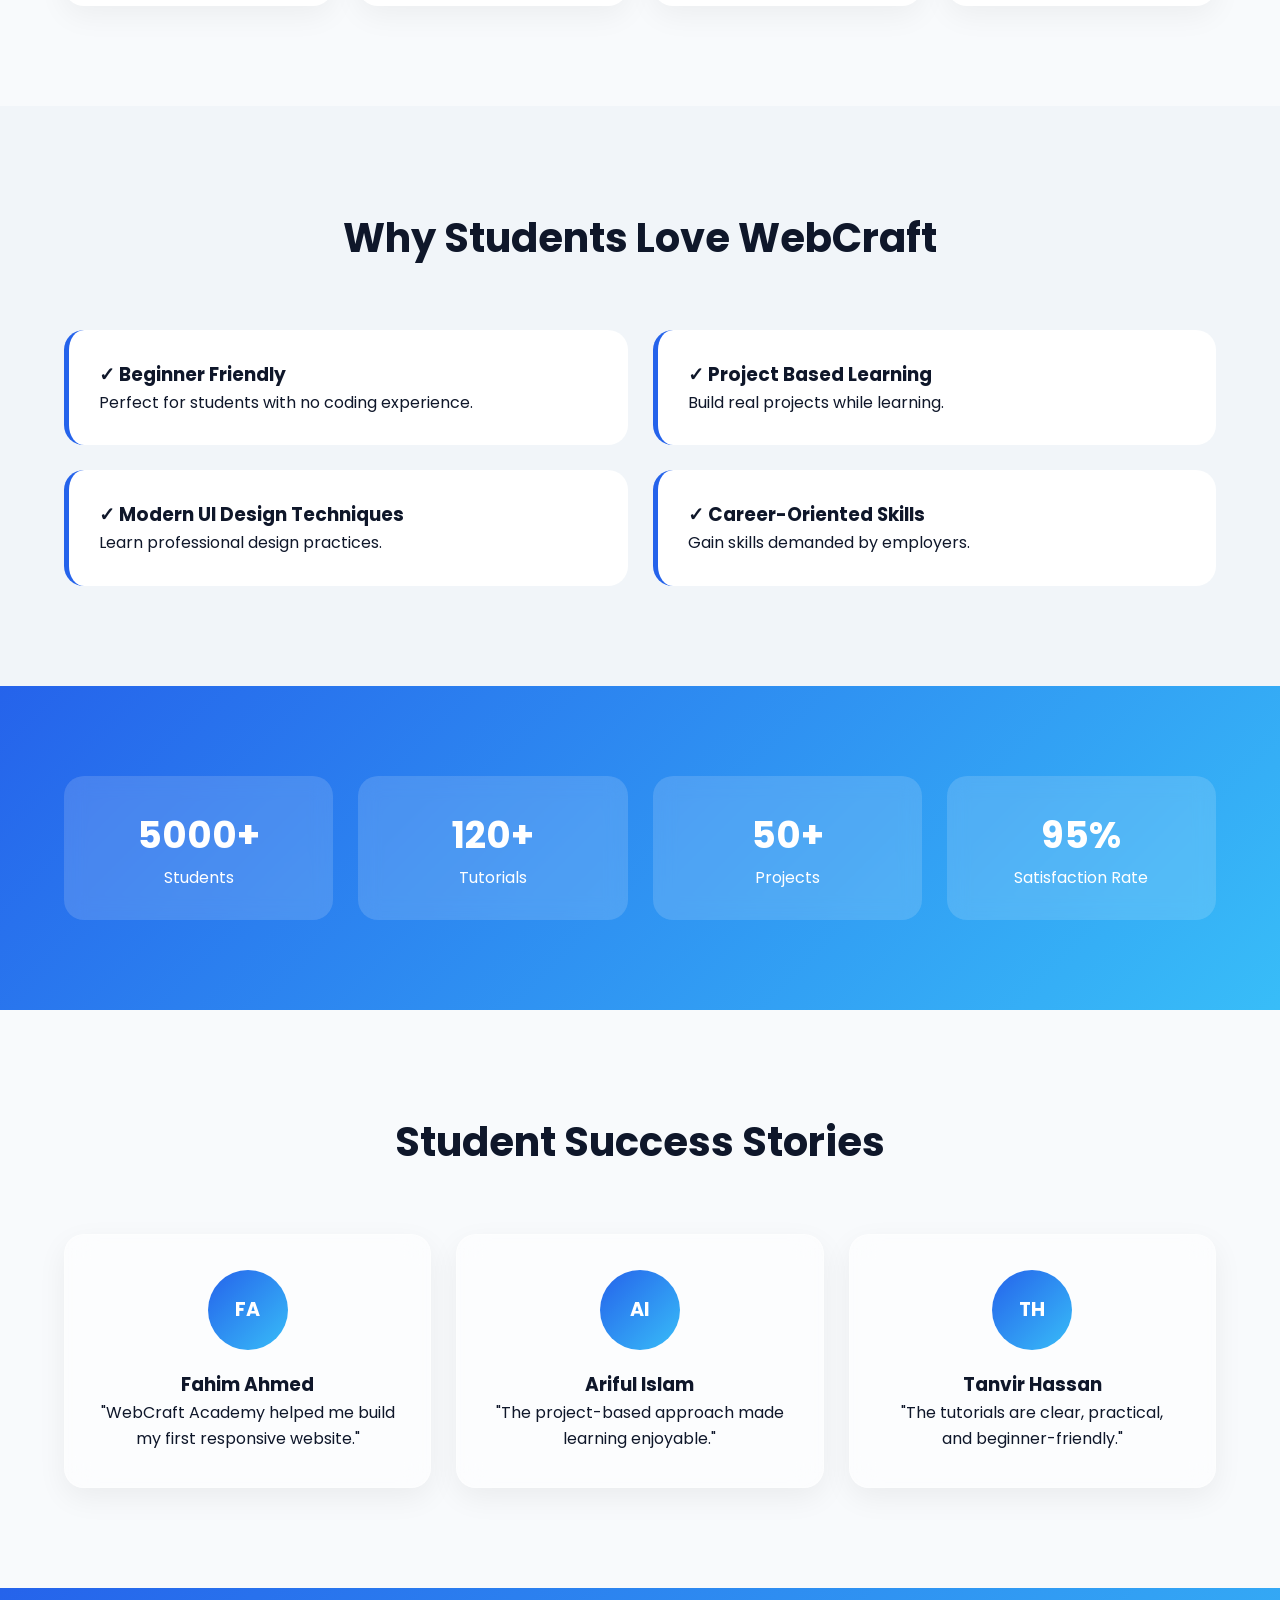
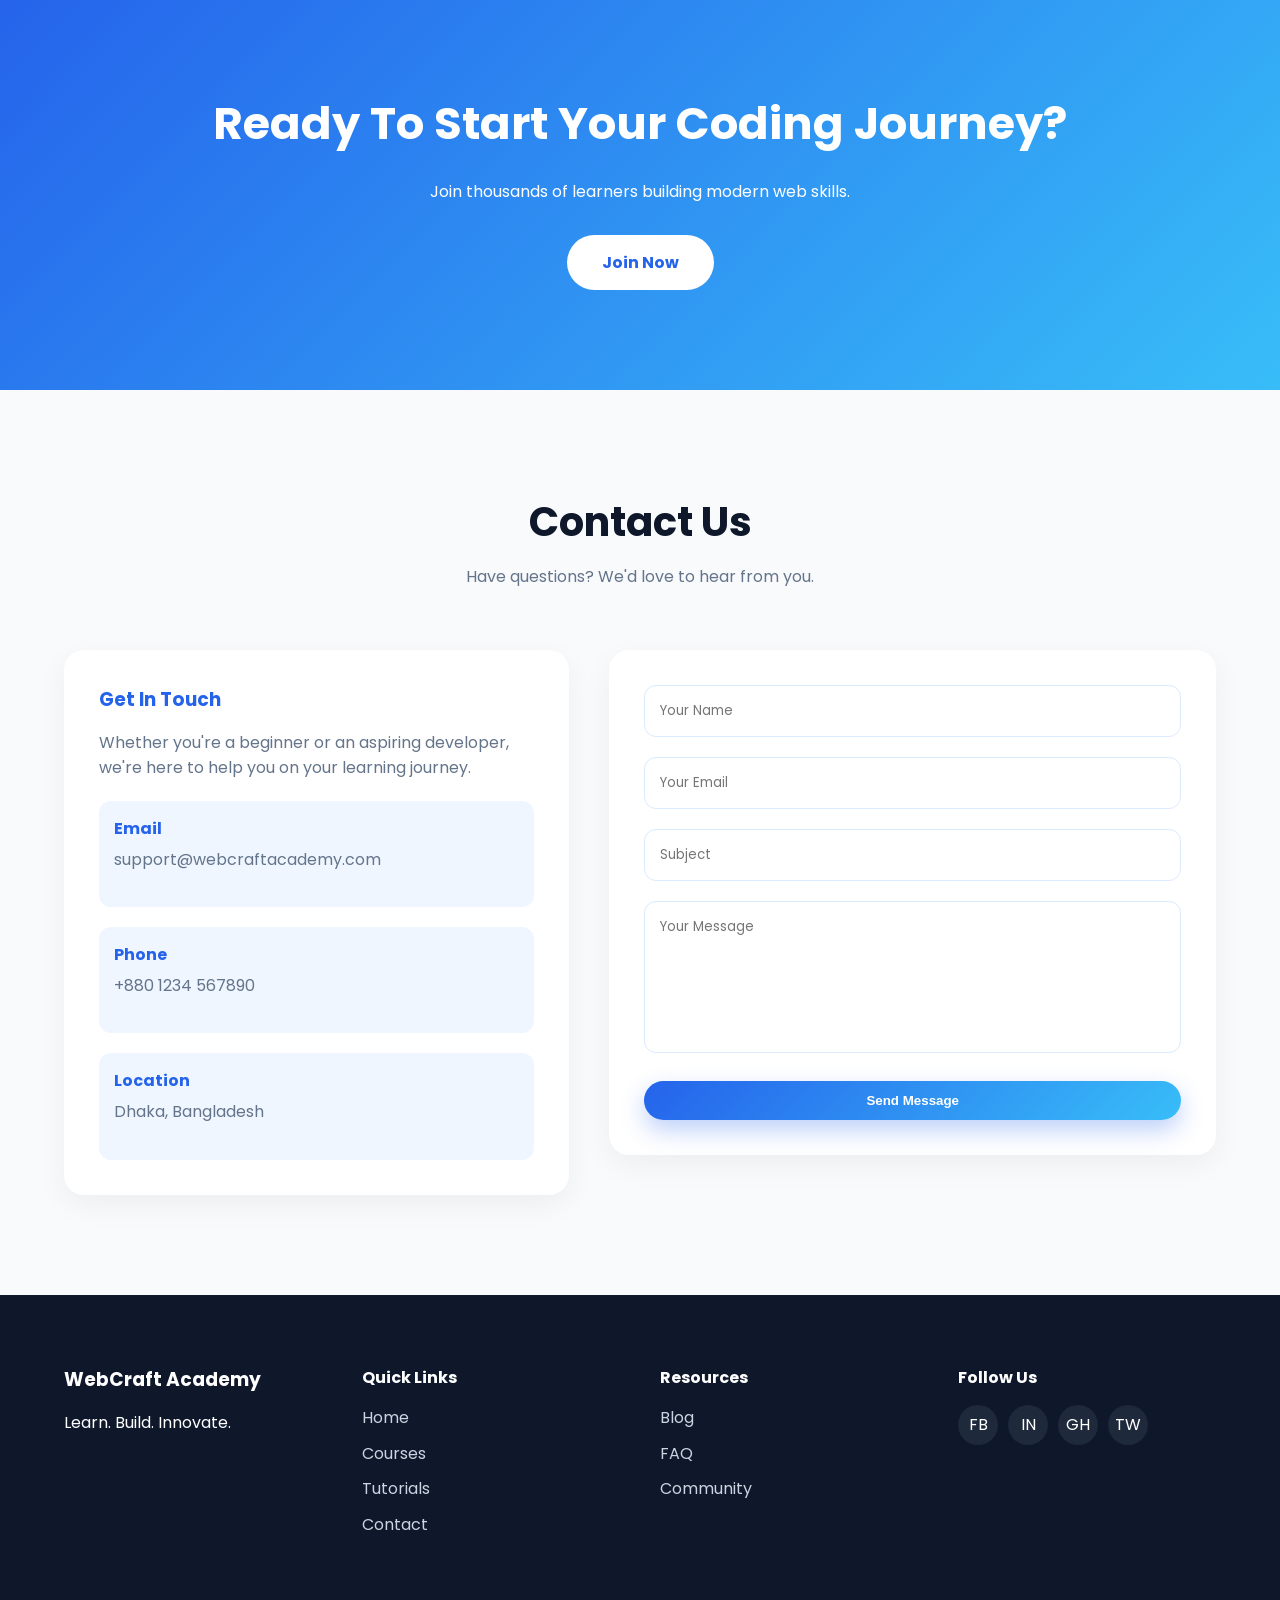
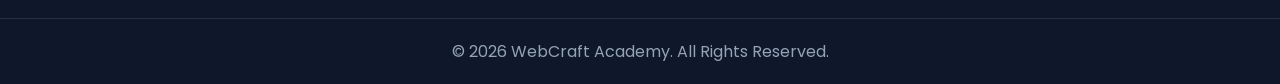
==== commit 5888eacc: "Move About to separate about.html and use all-male testimonials - Extract about section from index.h" ====
--- a/index.html
+++ b/index.html
@@ -32,7 +32,7 @@
                     <li><a href="courses.html">Courses</a></li>
                     <li><a href="tutorials.html">Tutorials</a></li>
                     <li><a href="#">AI Learning</a></li>
-                    <li><a href="#about">About</a></li>
+                    <li><a href="about.html">About</a></li>
                     <li><a href="#contact">Contact</a></li>
                 </ul>
             </nav>
@@ -260,8 +260,8 @@
             <div class="testimonial-grid">
 
                 <div class="testimonial-card">
-                    <div class="avatar">AS</div>
-                    <h3>Ayesha Siddika</h3>
+                    <div class="avatar">FA</div>
+                    <h3>Fahim Ahmed</h3>
                     <p>
                         "WebCraft Academy helped me build my first responsive website."
                     </p>
@@ -276,8 +276,8 @@
                 </div>
 
                 <div class="testimonial-card">
-                    <div class="avatar">SH</div>
-                    <h3>Samira Hossain</h3>
+                    <div class="avatar">TH</div>
+                    <h3>Tanvir Hassan</h3>
                     <p>
                         "The tutorials are clear, practical, and beginner-friendly."
                     </p>
@@ -287,112 +287,6 @@
 
         </div>
 
-    </section>
-
-    <!-- =========================
-          ABOUT SECTION
-     ========================== -->
-    <section id="about" class="section about-section">
-        <div class="container">
-            <div class="section-header">
-                <span class="hero-badge">📖 About WebCraft</span>
-                <h2>An Interactive Web Programming Learning Platform</h2>
-                <p>
-                    WebCraft is a text-based learning platform for CSE0613302 — Web Programming Lab,
-                    Uttara University. Built entirely with HTML, CSS &amp; JavaScript and deployed on GitHub Pages.
-                </p>
-            </div>
-
-            <div class="about-grid">
-                <div class="about-text">
-                    <h3>Introduction</h3>
-                    <p>
-                        WebCraft teaches the fundamentals of web programming — HTML, CSS and JavaScript —
-                        through structured, beginner-friendly text lessons. No paywalls, no video fatigue:
-                        just clean, self-paced content from first tag to responsive, interactive sites.
-                    </p>
-                    <h3>Problem We Solve</h3>
-                    <p>
-                        Beginners struggle to find resources that are simple, focused and free. Existing
-                        platforms are cluttered, expensive or too advanced. WebCraft fills the gap with a
-                        clear progression — fundamentals → styling &amp; layouts → responsiveness → interactivity —
-                        all in one lightweight static site.
-                    </p>
-                    <h3>Project Objectives</h3>
-                    <ul class="about-list">
-                        <li>Deliver a fully responsive, text-based lesson platform</li>
-                        <li>Provide a clear path: HTML → CSS → Responsive Design → JavaScript</li>
-                        <li>Offer a clean, modern, beginner-friendly UI</li>
-                        <li>Stay freely accessible via GitHub Pages with no login barrier</li>
-                        <li>Practice 10-person Git &amp; GitHub collaboration</li>
-                        <li>Ship a portfolio-quality front-end project</li>
-                    </ul>
-                    <h3>Scope</h3>
-                    <p>
-                        V1 focuses on front-end only: landing page, course tracks, lesson pages with code
-                        examples, navigation and progress indicators, and a contact form. Out of scope for
-                        this phase: authentication, database, payments and the AI Learning module (future enhancement).
-                    </p>
-                </div>
-                <div class="about-card">
-                    <h3>At a Glance</h3>
-                    <p>CSE0613302 · Submitted to Most Jebun Nahar Juthy · August 3, 2026</p>
-                    <div class="meta-grid">
-                        <div class="meta-item"><strong>10</strong><span>Team Members</span></div>
-                        <div class="meta-item"><strong>12</strong><span>Week Timeline</span></div>
-                        <div class="meta-item"><strong>4</strong><span>Course Tracks</span></div>
-                        <div class="meta-item"><strong>Static</strong><span>GitHub Pages</span></div>
-                    </div>
-                    <p style="font-size:.85rem; word-break:break-all;">
-                        <strong>Repo:</strong> <a href="https://github.com/monjur0x/webcraft" target="_blank" style="color:#2563EB;">github.com/monjur0x/webcraft</a><br>
-                        <strong>Live:</strong> <a href="https://monjur0x.github.io/webcraft" target="_blank" style="color:#2563EB;">monjur0x.github.io/webcraft</a>
-                    </p>
-                    <h3 style="margin-top:20px;">Target Audience</h3>
-                    <p style="font-size:.9rem;">Absolute beginners, students seeking a structured alternative to video courses, and career-changers exploring front-end development.</p>
-                </div>
-            </div>
-
-            <div class="section-header" style="margin-bottom:30px;">
-                <h2>Our Team</h2>
-                <p>10 members — every homepage section has an owner.</p>
-            </div>
-            <div class="team-grid">
-                <div class="team-member"><div class="member-num">01</div><h4>Monjurul Haque Rajun</h4><p>Team Lead — Navbar, Course Content &amp; Header</p></div>
-                <div class="team-member"><div class="member-num">02</div><h4>Imran Hossen Nayem</h4><p>Hero Section</p></div>
-                <div class="team-member"><div class="member-num">03</div><h4>Abdullah Al Nahol</h4><p>CTA Section</p></div>
-                <div class="team-member"><div class="member-num">04</div><h4>Akash Roy</h4><p>Contact Form</p></div>
-                <div class="team-member"><div class="member-num">05</div><h4>Md. Jihad Hasan</h4><p>What You'll Learn</p></div>
-                <div class="team-member"><div class="member-num">06</div><h4>Emran Hossain</h4><p>Why Students Love WebCraft</p></div>
-                <div class="team-member"><div class="member-num">07</div><h4>M Abdullah Al Sayem</h4><p>Statistics</p></div>
-                <div class="team-member"><div class="member-num">08</div><h4>Nur Mohammod</h4><p>Testimonials</p></div>
-                <div class="team-member"><div class="member-num">09</div><h4>Morsalin</h4><p>Footer</p></div>
-                <div class="team-member"><div class="member-num">10</div><h4>Rakib Hossian</h4><p>Styling &amp; Responsive Layout</p></div>
-            </div>
-
-            <div class="section-header" style="margin-top:60px; margin-bottom:30px;">
-                <h2>Technology Stack</h2>
-            </div>
-            <div class="stack-grid">
-                <div class="stack-item"><div class="stack-icon">🌐</div><h4>HTML5</h4><p>Semantic structure for all course &amp; lesson pages</p></div>
-                <div class="stack-item"><div class="stack-icon">🎨</div><h4>CSS3</h4><p>Flexbox / Grid, responsive design &amp; WebCraft branding</p></div>
-                <div class="stack-item"><div class="stack-icon">⚡</div><h4>JavaScript</h4><p>Navigation, progress, quizzes &amp; dynamic UI</p></div>
-                <div class="stack-item"><div class="stack-icon">🔧</div><h4>Git &amp; GitHub</h4><p>Version control across 10 contributors</p></div>
-                <div class="stack-item"><div class="stack-icon">🚀</div><h4>GitHub Pages</h4><p>Free static hosting at monjur0x.github.io/webcraft</p></div>
-                <div class="stack-item"><div class="stack-icon">📱</div><h4>Responsive</h4><p>Mobile-first, cross-browser tested</p></div>
-            </div>
-
-            <div class="section-header" style="margin-top:60px; margin-bottom:30px;">
-                <h2>12-Week Timeline</h2>
-            </div>
-            <div class="timeline">
-                <div class="timeline-phase"><span>Week 1–2</span><h4>Planning &amp; Design</h4><p>Scope, wireframes, palette, page structure, repo setup</p></div>
-                <div class="timeline-phase"><span>Week 3–4</span><h4>Core Frontend Build</h4><p>Homepage, navigation, hero, course cards, responsive layout</p></div>
-                <div class="timeline-phase"><span>Week 5–7</span><h4>Course Content Pages</h4><p>Lesson pages for HTML, CSS, JS &amp; Responsive Design</p></div>
-                <div class="timeline-phase"><span>Week 8–9</span><h4>Interactivity (JS)</h4><p>Nav logic, progress tracking, quizzes &amp; dynamic UI</p></div>
-                <div class="timeline-phase"><span>Week 10</span><h4>Testing &amp; QA</h4><p>Cross-browser, responsiveness, a11y, bug fixes</p></div>
-                <div class="timeline-phase"><span>Week 11–12</span><h4>Deployment &amp; Launch</h4><p>GitHub Pages deploy, docs &amp; handover</p></div>
-            </div>
-        </div>
     </section>
 
     <!-- =========================
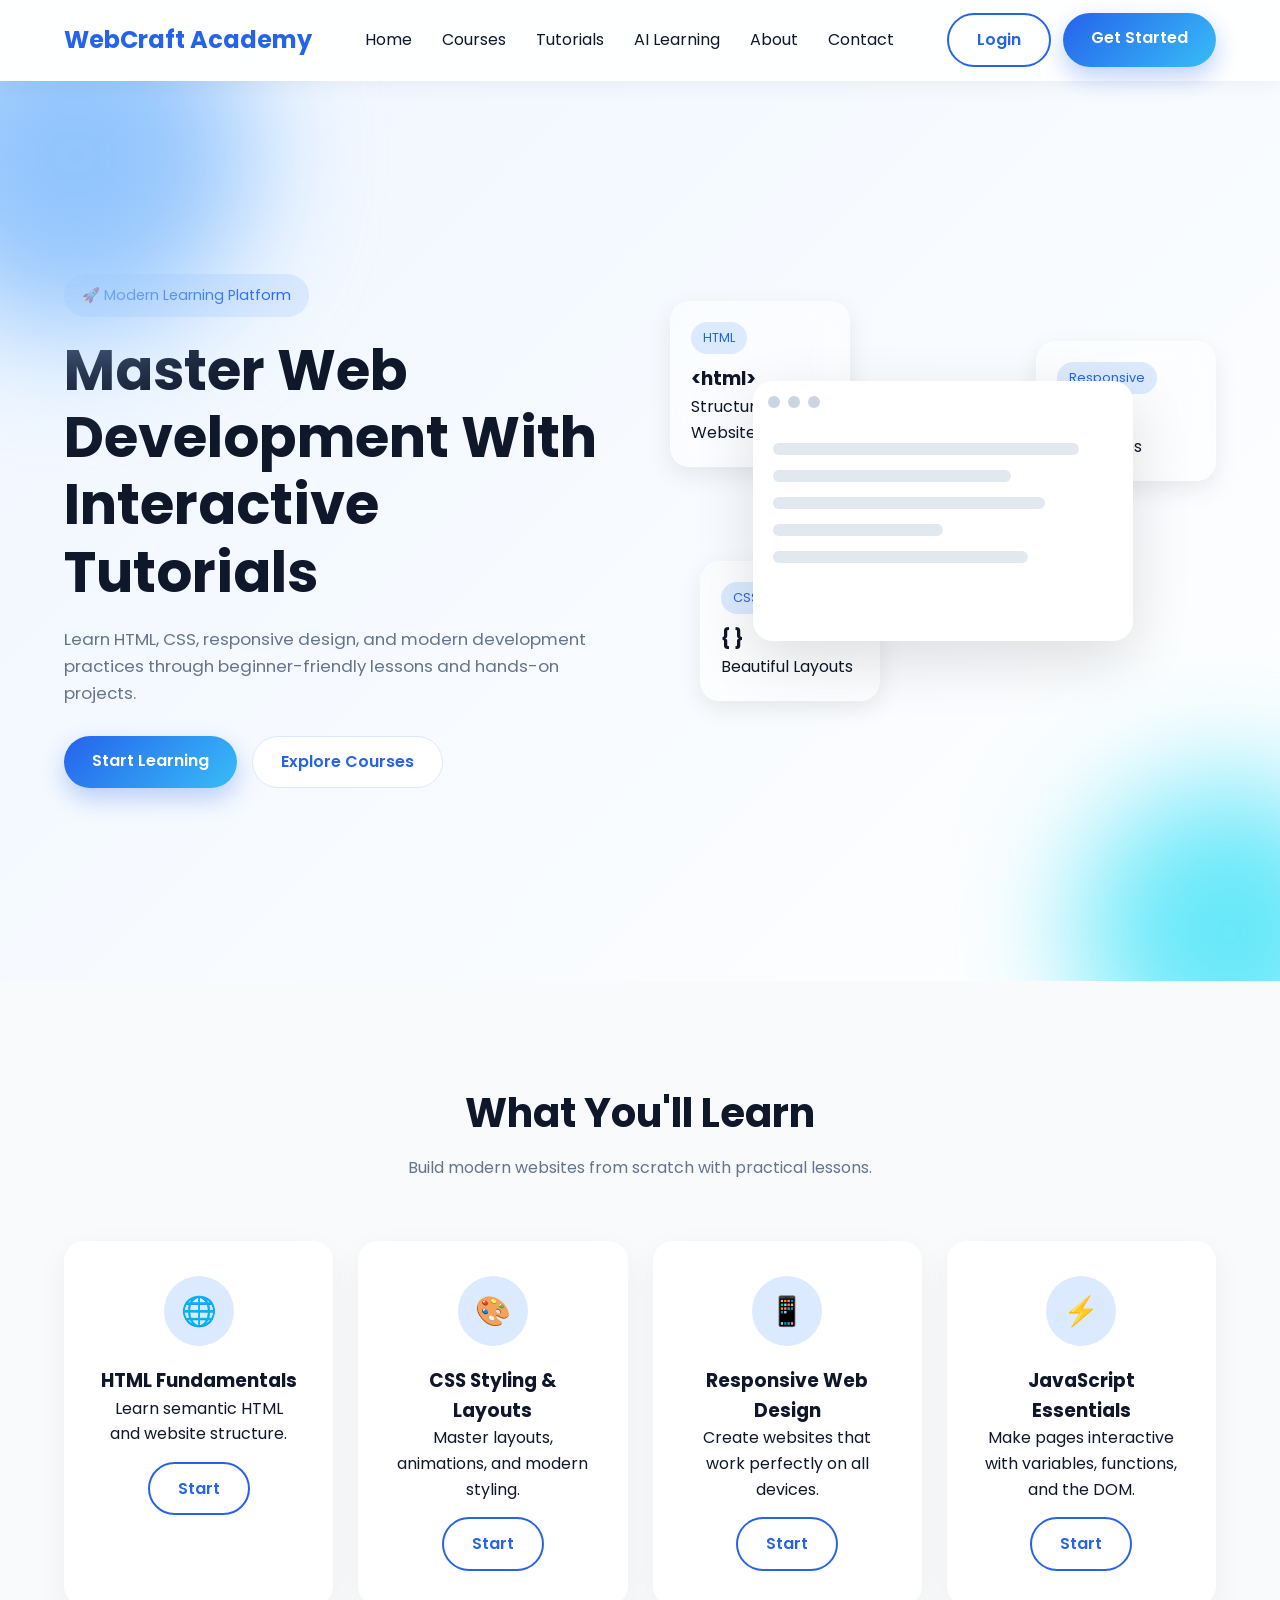
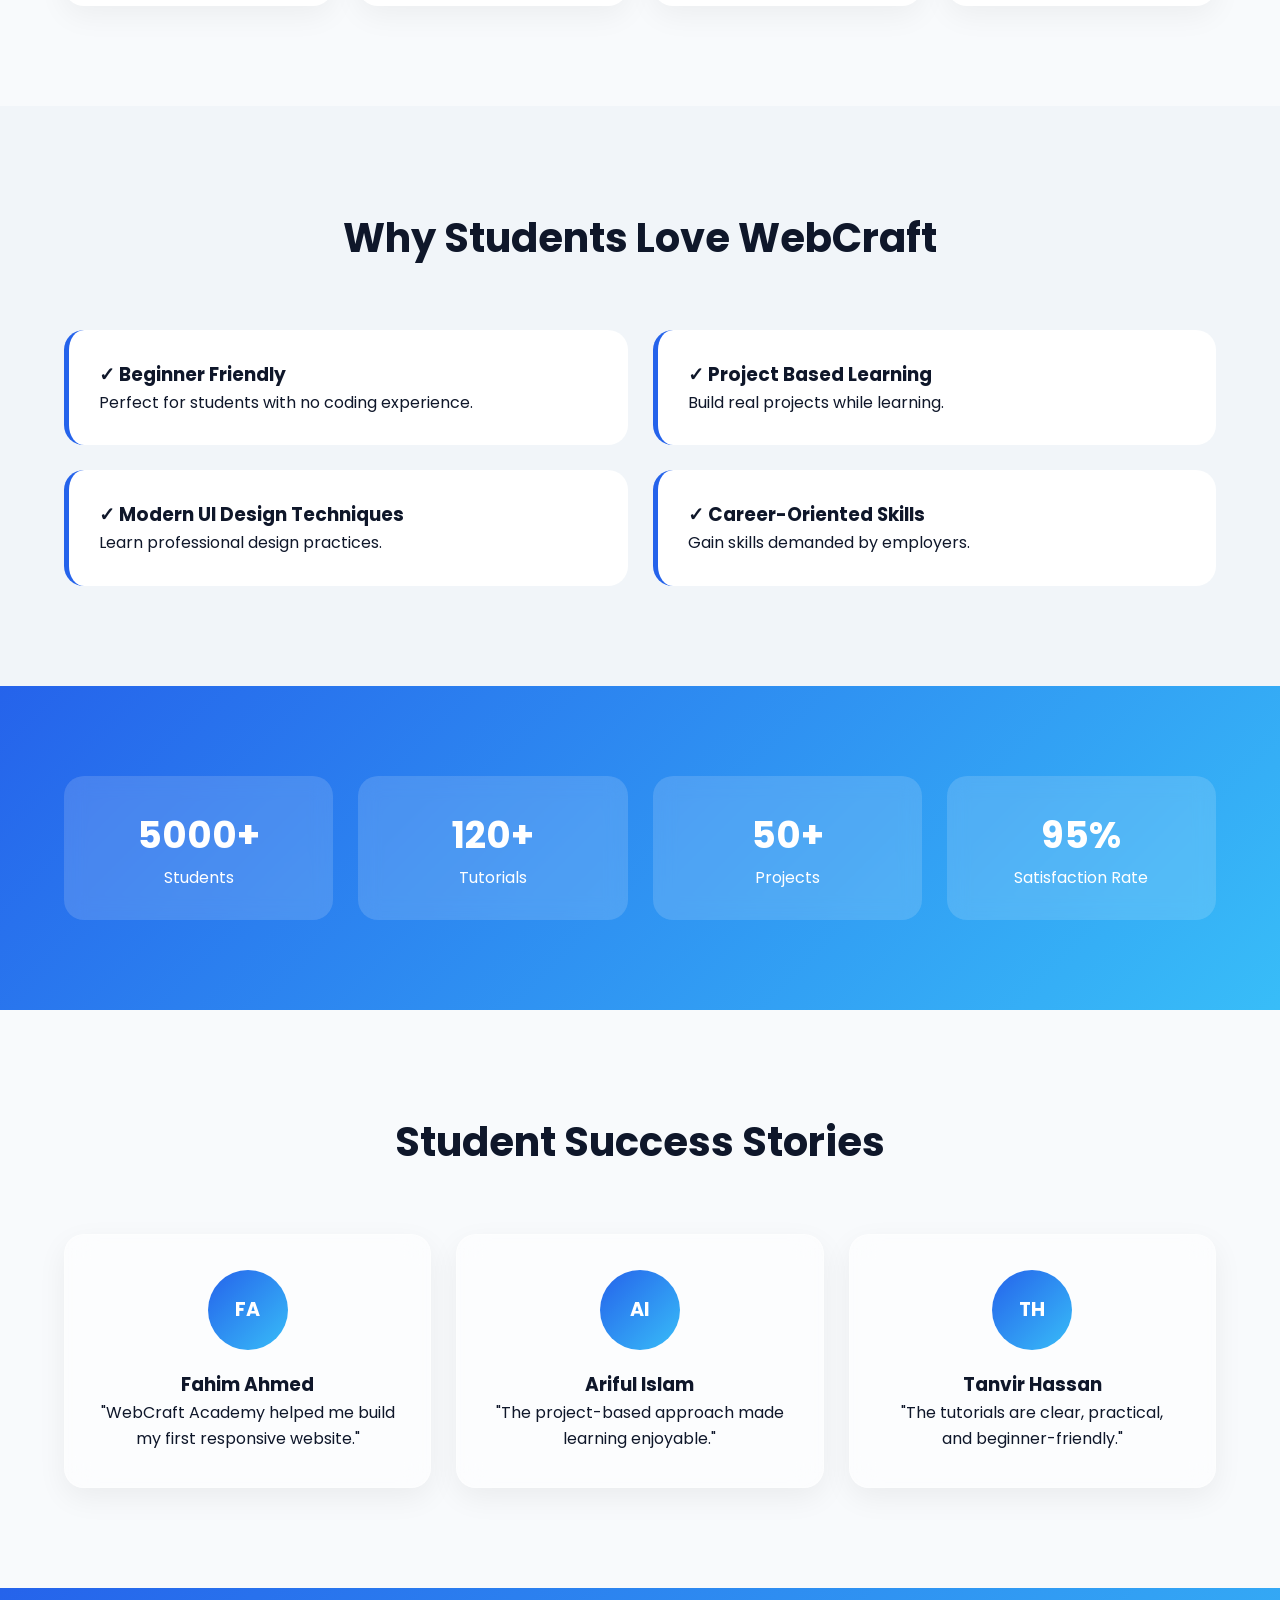
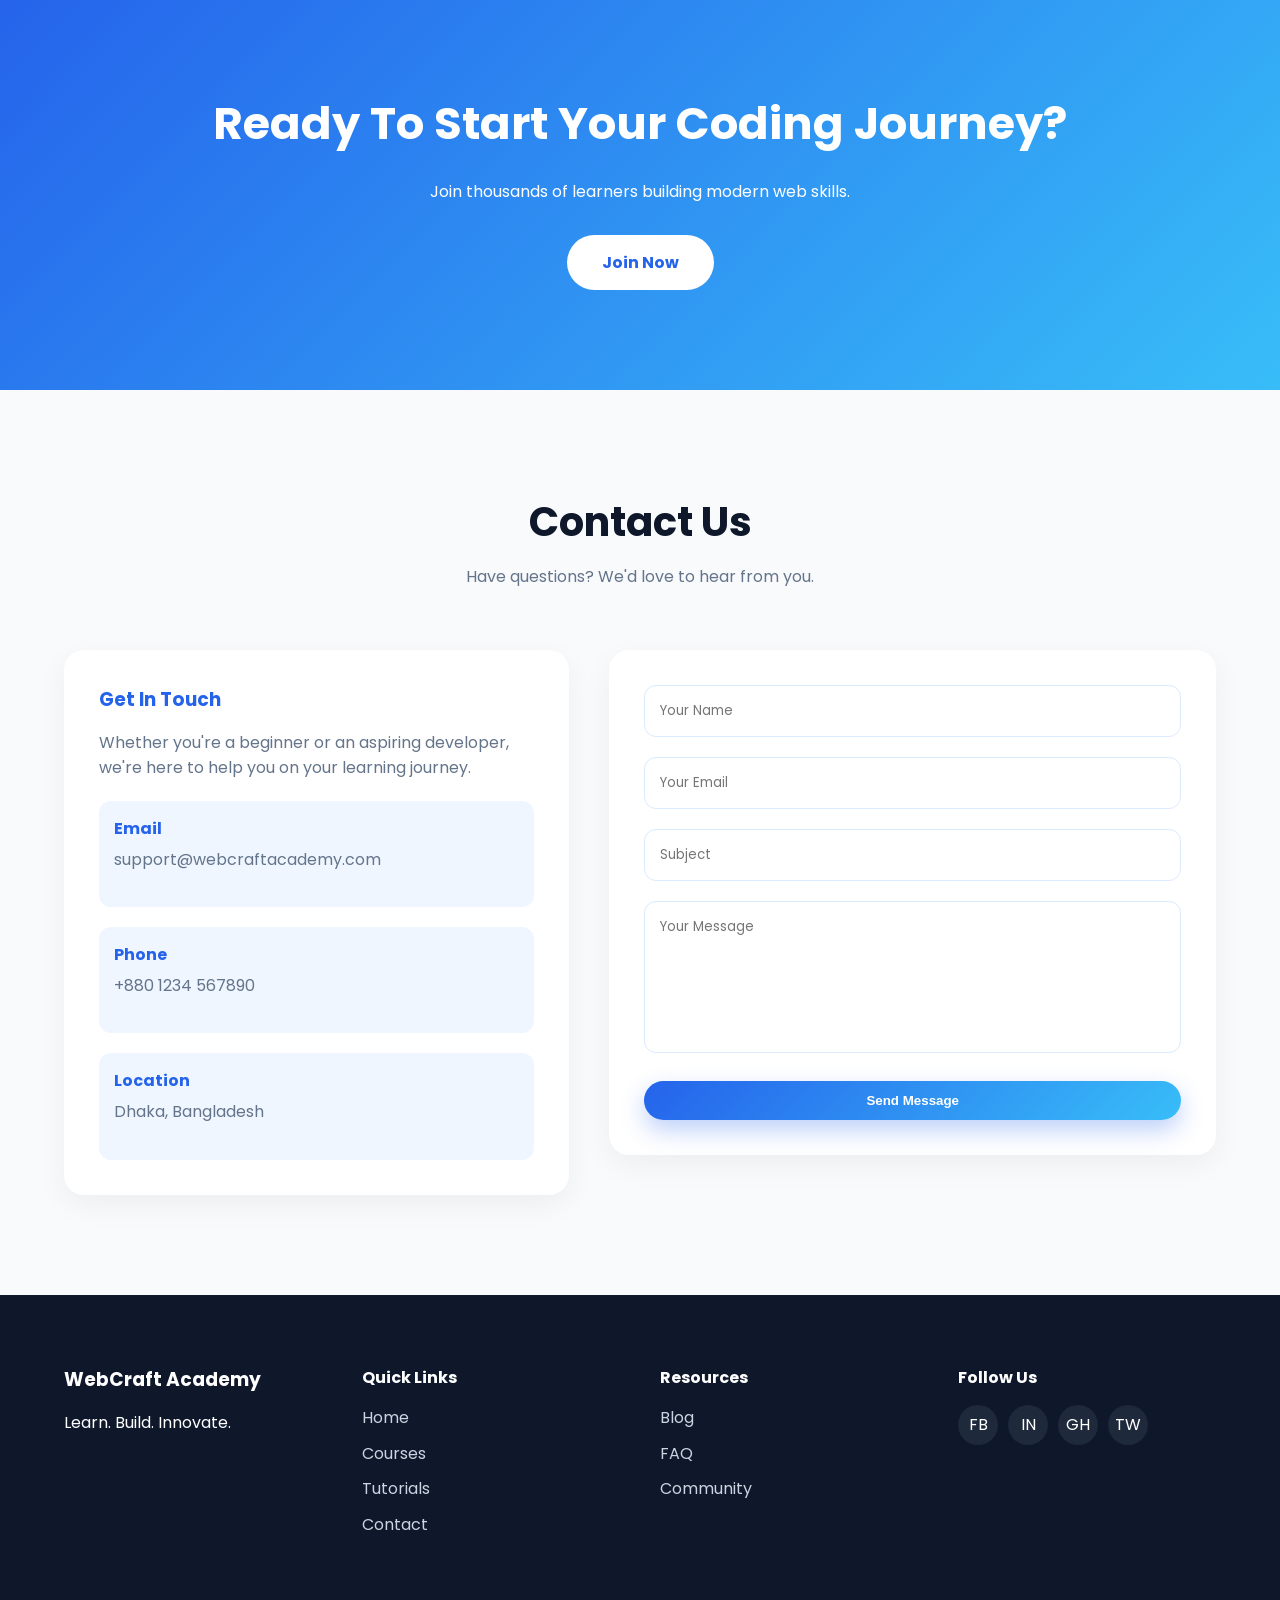
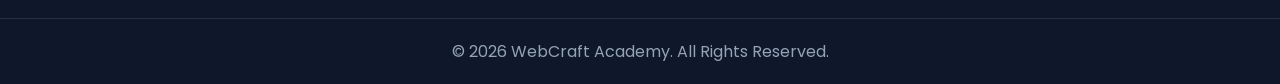
==== commit a9396394: "Replace AI for Developers with JavaScript Essentials on homepage - Change icon from AI to lightning " ====
--- a/index.html
+++ b/index.html
@@ -157,12 +157,12 @@
                 </div>
 
                 <div class="feature-card">
-                    <div class="icon">🤖</div>
-                    <h3>AI for Developers</h3>
-                    <p>
-                        Explore modern AI tools that improve productivity.
-                    </p>
-                    <a href="courses/ai.html" class="btn btn-outline" style="margin-top:15px;">Start</a>
+                    <div class="icon">⚡</div>
+                    <h3>JavaScript Essentials</h3>
+                    <p>
+                        Make pages interactive with variables, functions, and the DOM.
+                    </p>
+                    <a href="courses/javascript.html" class="btn btn-outline" style="margin-top:15px;">Start</a>
                 </div>
 
             </div>
